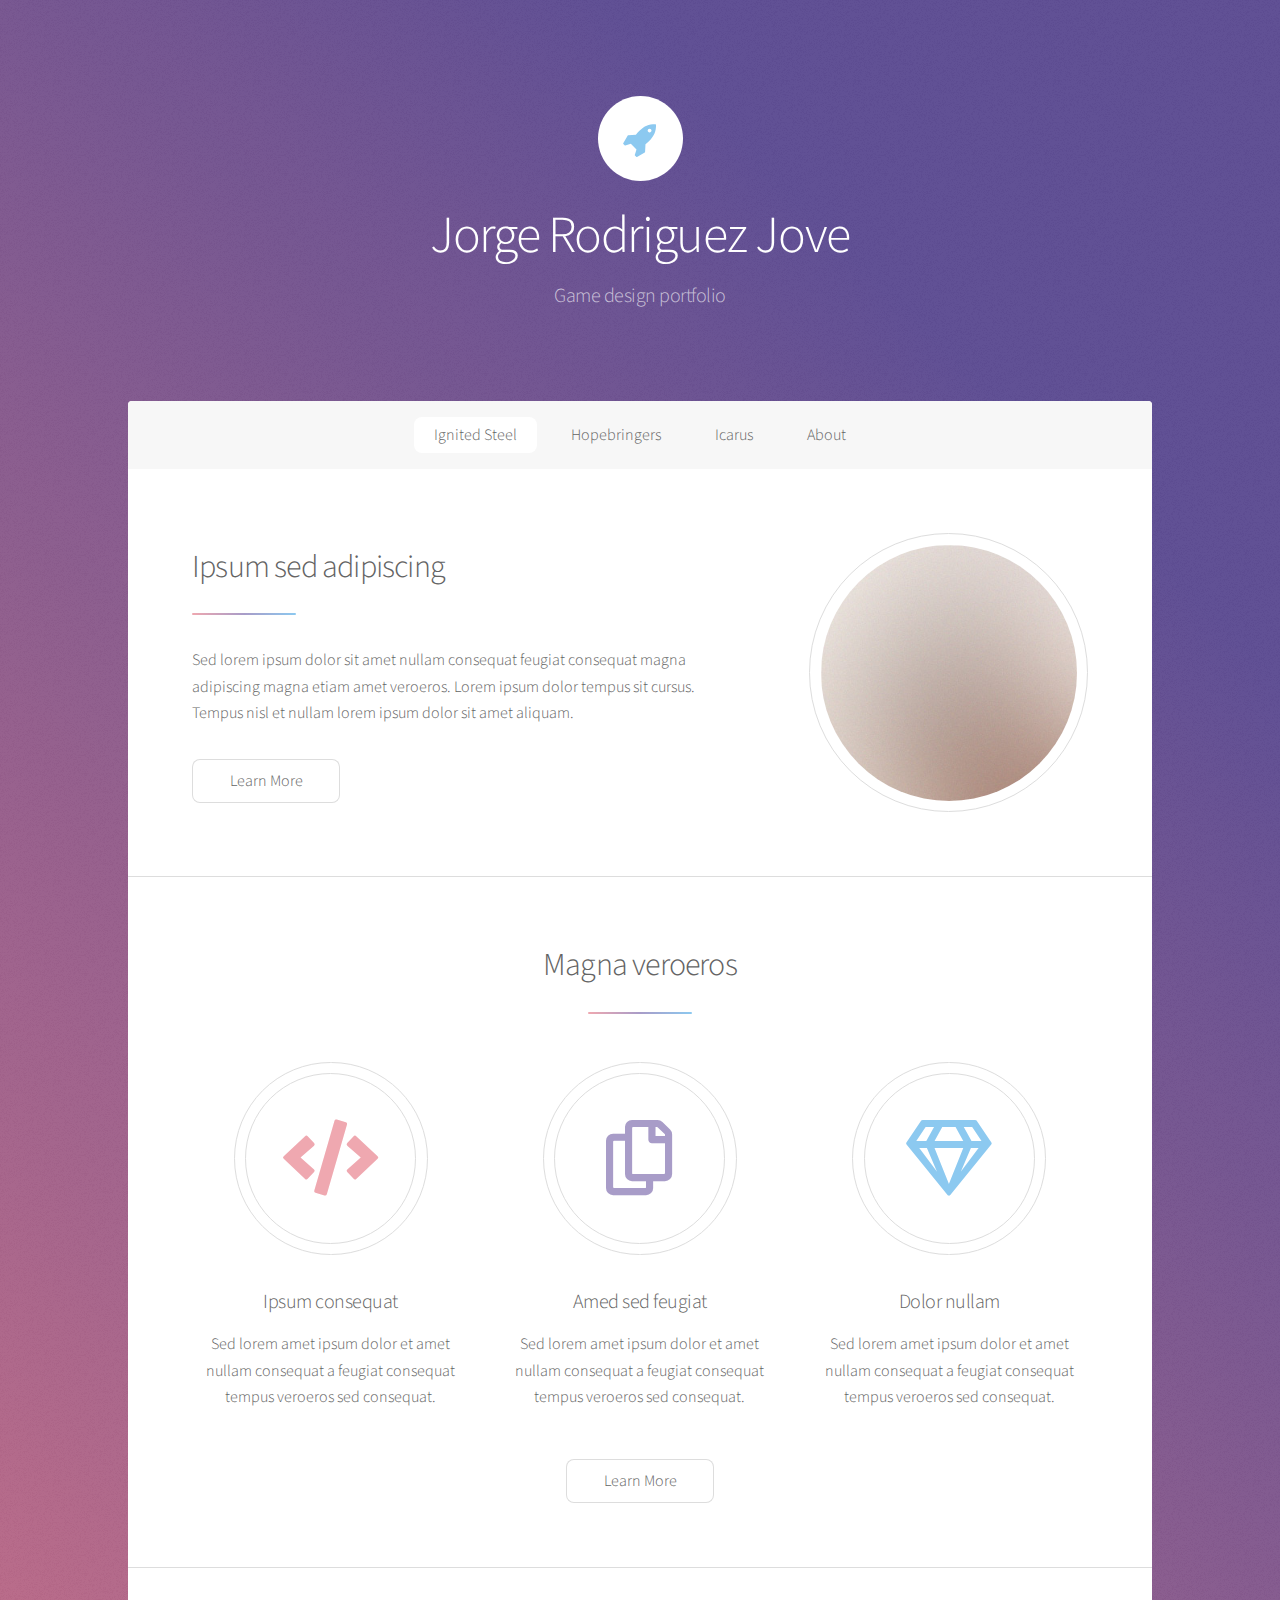
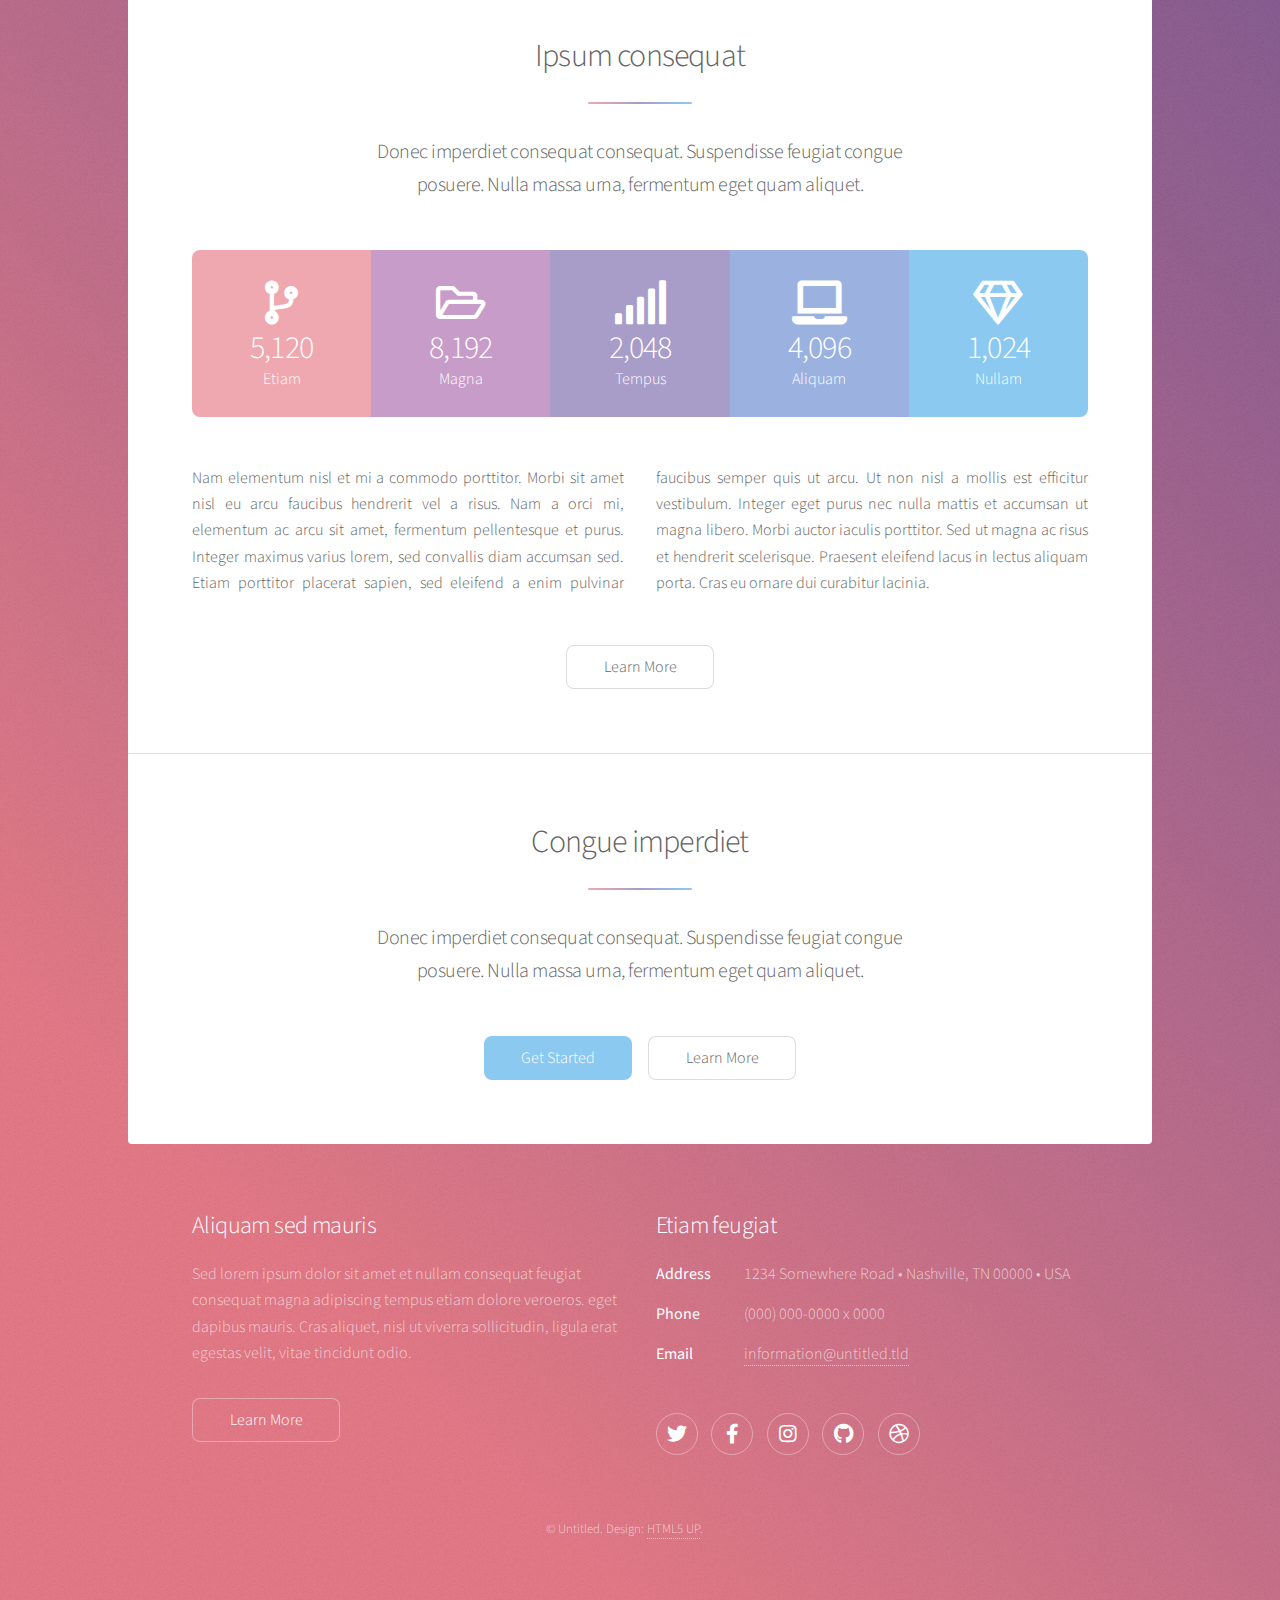
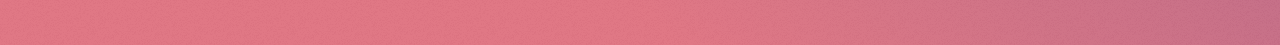
==== index.html @ db472e08 "Add files via upload" ====
<!DOCTYPE HTML>
<!--
	Stellar by HTML5 UP
	html5up.net | @ajlkn
	Free for personal and commercial use under the CCA 3.0 license (html5up.net/license)
-->
<html>
	<head>
		<title>Stellar by HTML5 UP</title>
		<meta charset="utf-8" />
		<meta name="viewport" content="width=device-width, initial-scale=1, user-scalable=no" />
		<link rel="stylesheet" href="assets/css/main.css" />
		<noscript><link rel="stylesheet" href="assets/css/noscript.css" /></noscript>
	</head>
	<body class="is-preload">

		<!-- Wrapper -->
			<div id="wrapper">

				<!-- Header -->
					<header id="header" class="alt">
						<span class="logo"><img src="images/logo.svg" alt="" /></span>
						<h1>Jorge Rodriguez Jove</h1>
						<p>Game design portfolio</p>
					</header>

				<!-- Nav -->
					<nav id="nav">
						<ul>
							<li><a href="#intro" class="active">Ignited Steel</a></li>
							<li><a href="#first">Hopebringers</a></li>
							<li><a href="#second">Icarus</a></li>
							<li><a href="#cta">About</a></li>
						</ul>
					</nav>

				<!-- Main -->
					<div id="main">

						<!-- Introduction -->
							<section id="intro" class="main">
								<div class="spotlight">
									<div class="content">
										<header class="major">
											<h2>Ipsum sed adipiscing</h2>
										</header>
										<p>Sed lorem ipsum dolor sit amet nullam consequat feugiat consequat magna
										adipiscing magna etiam amet veroeros. Lorem ipsum dolor tempus sit cursus.
										Tempus nisl et nullam lorem ipsum dolor sit amet aliquam.</p>
										<ul class="actions">
											<li><a href="generic.html" class="button">Learn More</a></li>
										</ul>
									</div>
									<span class="image"><img src="images/pic01.jpg" alt="" /></span>
								</div>
							</section>

						<!-- First Section -->
							<section id="first" class="main special">
								<header class="major">
									<h2>Magna veroeros</h2>
								</header>
								<ul class="features">
									<li>
										<span class="icon solid major style1 fa-code"></span>
										<h3>Ipsum consequat</h3>
										<p>Sed lorem amet ipsum dolor et amet nullam consequat a feugiat consequat tempus veroeros sed consequat.</p>
									</li>
									<li>
										<span class="icon major style3 fa-copy"></span>
										<h3>Amed sed feugiat</h3>
										<p>Sed lorem amet ipsum dolor et amet nullam consequat a feugiat consequat tempus veroeros sed consequat.</p>
									</li>
									<li>
										<span class="icon major style5 fa-gem"></span>
										<h3>Dolor nullam</h3>
										<p>Sed lorem amet ipsum dolor et amet nullam consequat a feugiat consequat tempus veroeros sed consequat.</p>
									</li>
								</ul>
								<footer class="major">
									<ul class="actions special">
										<li><a href="generic.html" class="button">Learn More</a></li>
									</ul>
								</footer>
							</section>

						<!-- Second Section -->
							<section id="second" class="main special">
								<header class="major">
									<h2>Ipsum consequat</h2>
									<p>Donec imperdiet consequat consequat. Suspendisse feugiat congue<br />
									posuere. Nulla massa urna, fermentum eget quam aliquet.</p>
								</header>
								<ul class="statistics">
									<li class="style1">
										<span class="icon solid fa-code-branch"></span>
										<strong>5,120</strong> Etiam
									</li>
									<li class="style2">
										<span class="icon fa-folder-open"></span>
										<strong>8,192</strong> Magna
									</li>
									<li class="style3">
										<span class="icon solid fa-signal"></span>
										<strong>2,048</strong> Tempus
									</li>
									<li class="style4">
										<span class="icon solid fa-laptop"></span>
										<strong>4,096</strong> Aliquam
									</li>
									<li class="style5">
										<span class="icon fa-gem"></span>
										<strong>1,024</strong> Nullam
									</li>
								</ul>
								<p class="content">Nam elementum nisl et mi a commodo porttitor. Morbi sit amet nisl eu arcu faucibus hendrerit vel a risus. Nam a orci mi, elementum ac arcu sit amet, fermentum pellentesque et purus. Integer maximus varius lorem, sed convallis diam accumsan sed. Etiam porttitor placerat sapien, sed eleifend a enim pulvinar faucibus semper quis ut arcu. Ut non nisl a mollis est efficitur vestibulum. Integer eget purus nec nulla mattis et accumsan ut magna libero. Morbi auctor iaculis porttitor. Sed ut magna ac risus et hendrerit scelerisque. Praesent eleifend lacus in lectus aliquam porta. Cras eu ornare dui curabitur lacinia.</p>
								<footer class="major">
									<ul class="actions special">
										<li><a href="generic.html" class="button">Learn More</a></li>
									</ul>
								</footer>
							</section>

						<!-- Get Started -->
							<section id="cta" class="main special">
								<header class="major">
									<h2>Congue imperdiet</h2>
									<p>Donec imperdiet consequat consequat. Suspendisse feugiat congue<br />
									posuere. Nulla massa urna, fermentum eget quam aliquet.</p>
								</header>
								<footer class="major">
									<ul class="actions special">
										<li><a href="generic.html" class="button primary">Get Started</a></li>
										<li><a href="generic.html" class="button">Learn More</a></li>
									</ul>
								</footer>
							</section>

					</div>

				<!-- Footer -->
					<footer id="footer">
						<section>
							<h2>Aliquam sed mauris</h2>
							<p>Sed lorem ipsum dolor sit amet et nullam consequat feugiat consequat magna adipiscing tempus etiam dolore veroeros. eget dapibus mauris. Cras aliquet, nisl ut viverra sollicitudin, ligula erat egestas velit, vitae tincidunt odio.</p>
							<ul class="actions">
								<li><a href="generic.html" class="button">Learn More</a></li>
							</ul>
						</section>
						<section>
							<h2>Etiam feugiat</h2>
							<dl class="alt">
								<dt>Address</dt>
								<dd>1234 Somewhere Road &bull; Nashville, TN 00000 &bull; USA</dd>
								<dt>Phone</dt>
								<dd>(000) 000-0000 x 0000</dd>
								<dt>Email</dt>
								<dd><a href="#">information@untitled.tld</a></dd>
							</dl>
							<ul class="icons">
								<li><a href="#" class="icon brands fa-twitter alt"><span class="label">Twitter</span></a></li>
								<li><a href="#" class="icon brands fa-facebook-f alt"><span class="label">Facebook</span></a></li>
								<li><a href="#" class="icon brands fa-instagram alt"><span class="label">Instagram</span></a></li>
								<li><a href="#" class="icon brands fa-github alt"><span class="label">GitHub</span></a></li>
								<li><a href="#" class="icon brands fa-dribbble alt"><span class="label">Dribbble</span></a></li>
							</ul>
						</section>
						<p class="copyright">&copy; Untitled. Design: <a href="https://html5up.net">HTML5 UP</a>.</p>
					</footer>

			</div>

		<!-- Scripts -->
			<script src="assets/js/jquery.min.js"></script>
			<script src="assets/js/jquery.scrollex.min.js"></script>
			<script src="assets/js/jquery.scrolly.min.js"></script>
			<script src="assets/js/browser.min.js"></script>
			<script src="assets/js/breakpoints.min.js"></script>
			<script src="assets/js/util.js"></script>
			<script src="assets/js/main.js"></script>

	</body>
</html>
---- assets/css/main.css ----
@import url(fontawesome-all.min.css);
@import 'https://fonts.googleapis.com/css?family=Source+Sans+Pro:300,400';

/*
	Stellar by HTML5 UP
	html5up.net | @ajlkn
	Free for personal and commercial use under the CCA 3.0 license (html5up.net/license)
*/

html, body, div, span, applet, object,
iframe, h1, h2, h3, h4, h5, h6, p, blockquote,
pre, a, abbr, acronym, address, big, cite,
code, del, dfn, em, img, ins, kbd, q, s, samp,
small, strike, strong, sub, sup, tt, var, b,
u, i, center, dl, dt, dd, ol, ul, li, fieldset,
form, label, legend, table, caption, tbody,
tfoot, thead, tr, th, td, article, aside,
canvas, details, embed, figure, figcaption,
footer, header, hgroup, menu, nav, output, ruby,
section, summary, time, mark, audio, video {
	margin: 0;
	padding: 0;
	border: 0;
	font-size: 100%;
	font: inherit;
	vertical-align: baseline;}

article, aside, details, figcaption, figure,
footer, header, hgroup, menu, nav, section {
	display: block;}

body {
	line-height: 1;
}

ol, ul {
	list-style: none;
}

blockquote, q {
	quotes: none;
}

	blockquote:before, blockquote:after, q:before, q:after {
		content: '';
		content: none;
	}

table {
	border-collapse: collapse;
	border-spacing: 0;
}

body {
	-webkit-text-size-adjust: none;
}

mark {
	background-color: transparent;
	color: inherit;
}

input::-moz-focus-inner {
	border: 0;
	padding: 0;
}

input, select, textarea {
	-moz-appearance: none;
	-webkit-appearance: none;
	-ms-appearance: none;
	appearance: none;
}

/* Basic */

	@-ms-viewport {
		width: device-width;
	}

	body {
		-ms-overflow-style: scrollbar;
	}

	@media screen and (max-width: 480px) {

		html, body {
			min-width: 320px;
		}

	}

	html {
		box-sizing: border-box;
	}

	*, *:before, *:after {
		box-sizing: inherit;
	}

	body {
		background-color: #935d8c;
		background-image: url("images/overlay.png"), -moz-linear-gradient(45deg, #e37682 15%, #5f4d93 85%);
		background-image: url("images/overlay.png"), -webkit-linear-gradient(45deg, #e37682 15%, #5f4d93 85%);
		background-image: url("images/overlay.png"), -ms-linear-gradient(45deg, #e37682 15%, #5f4d93 85%);
		background-image: url("images/overlay.png"), linear-gradient(45deg, #e37682 15%, #5f4d93 85%);
	}

		body.is-preload *, body.is-preload *:before, body.is-preload *:after {
			-moz-animation: none !important;
			-webkit-animation: none !important;
			-ms-animation: none !important;
			animation: none !important;
			-moz-transition: none !important;
			-webkit-transition: none !important;
			-ms-transition: none !important;
			transition: none !important;
		}

/* Type */

	body {
		background-color: #935d8c;
		color: rgba(255, 255, 255, 0.65);
	}

	body, input, select, textarea {
		font-family: "Source Sans Pro", Helvetica, sans-serif;
		font-size: 17pt;
		font-weight: 300;
		line-height: 1.65;
	}

		@media screen and (max-width: 1680px) {

			body, input, select, textarea {
				font-size: 14pt;
			}

		}

		@media screen and (max-width: 1280px) {

			body, input, select, textarea {
				font-size: 12pt;
			}

		}

		@media screen and (max-width: 360px) {

			body, input, select, textarea {
				font-size: 11pt;
			}

		}

	a {
		-moz-transition: color 0.2s ease, border-bottom 0.2s ease;
		-webkit-transition: color 0.2s ease, border-bottom 0.2s ease;
		-ms-transition: color 0.2s ease, border-bottom 0.2s ease;
		transition: color 0.2s ease, border-bottom 0.2s ease;
		text-decoration: none;
		border-bottom: dotted 1px;
		color: inherit;
	}

		a:hover {
			border-bottom-color: transparent;
		}

	strong, b {
		font-weight: 400;
	}

	em, i {
		font-style: italic;
	}

	p {
		margin: 0 0 2em 0;
	}

		p.content {
			-moz-columns: 20em 2;
			-webkit-columns: 20em 2;
			-ms-columns: 20em 2;
			columns: 20em 2;
			-moz-column-gap: 2em;
			-webkit-column-gap: 2em;
			-ms-column-gap: 2em;
			column-gap: 2em;
			text-align: justify;
		}

	h1, h2, h3, h4, h5, h6 {
		font-weight: 300;
		line-height: 1.5;
		margin: 0 0 0.7em 0;
		letter-spacing: -0.025em;
	}

		h1 a, h2 a, h3 a, h4 a, h5 a, h6 a {
			color: inherit;
			text-decoration: none;
		}

	h1 {
		font-size: 2.5em;
		line-height: 1.2;
	}

	h2 {
		font-size: 1.5em;
	}

	h3 {
		font-size: 1.25em;
	}

	h4 {
		font-size: 1.1em;
	}

	h5 {
		font-size: 0.9em;
	}

	h6 {
		font-size: 0.7em;
	}

	@media screen and (max-width: 736px) {

		h1 {
			font-size: 2em;
		}

	}

	sub {
		font-size: 0.8em;
		position: relative;
		top: 0.5em;
	}

	sup {
		font-size: 0.8em;
		position: relative;
		top: -0.5em;
	}

	blockquote {
		border-left: solid 4px;
		font-style: italic;
		margin: 0 0 2em 0;
		padding: 0.5em 0 0.5em 2em;
	}

	code {
		border-radius: 8px;
		border: solid 1px;
		font-family: "Courier New", monospace;
		font-size: 0.9em;
		margin: 0 0.25em;
		padding: 0.25em 0.65em;
	}

	pre {
		-webkit-overflow-scrolling: touch;
		font-family: "Courier New", monospace;
		font-size: 0.9em;
		margin: 0 0 2em 0;
	}

		pre code {
			display: block;
			line-height: 1.75;
			padding: 1em 1.5em;
			overflow-x: auto;
		}

	hr {
		border: 0;
		border-bottom: solid 1px;
		margin: 2em 0;
	}

		hr.major {
			margin: 3em 0;
		}

	.align-left {
		text-align: left;
	}

	.align-center {
		text-align: center;
	}

	.align-right {
		text-align: right;
	}

	input, select, textarea {
		color: #ffffff;
	}

	a:hover {
		color: #ffffff;
	}

	strong, b {
		color: #ffffff;
	}

	h1, h2, h3, h4, h5, h6 {
		color: #ffffff;
	}

	blockquote {
		border-left-color: rgba(255, 255, 255, 0.35);
	}

	code {
		background: rgba(255, 255, 255, 0.075);
		border-color: rgba(255, 255, 255, 0.35);
	}

	hr {
		border-bottom-color: rgba(255, 255, 255, 0.35);
	}

/* Row */

	.row {
		display: flex;
		flex-wrap: wrap;
		box-sizing: border-box;
		align-items: stretch;
	}

		.row > * {
			box-sizing: border-box;
		}

		.row.gtr-uniform > * > :last-child {
			margin-bottom: 0;
		}

		.row.aln-left {
			justify-content: flex-start;
		}

		.row.aln-center {
			justify-content: center;
		}

		.row.aln-right {
			justify-content: flex-end;
		}

		.row.aln-top {
			align-items: flex-start;
		}

		.row.aln-middle {
			align-items: center;
		}

		.row.aln-bottom {
			align-items: flex-end;
		}

		.row > .imp {
			order: -1;
		}

		.row > .col-1 {
			width: 8.33333%;
		}

		.row > .off-1 {
			margin-left: 8.33333%;
		}

		.row > .col-2 {
			width: 16.66667%;
		}

		.row > .off-2 {
			margin-left: 16.66667%;
		}

		.row > .col-3 {
			width: 25%;
		}

		.row > .off-3 {
			margin-left: 25%;
		}

		.row > .col-4 {
			width: 33.33333%;
		}

		.row > .off-4 {
			margin-left: 33.33333%;
		}

		.row > .col-5 {
			width: 41.66667%;
		}

		.row > .off-5 {
			margin-left: 41.66667%;
		}

		.row > .col-6 {
			width: 50%;
		}

		.row > .off-6 {
			margin-left: 50%;
		}

		.row > .col-7 {
			width: 58.33333%;
		}

		.row > .off-7 {
			margin-left: 58.33333%;
		}

		.row > .col-8 {
			width: 66.66667%;
		}

		.row > .off-8 {
			margin-left: 66.66667%;
		}

		.row > .col-9 {
			width: 75%;
		}

		.row > .off-9 {
			margin-left: 75%;
		}

		.row > .col-10 {
			width: 83.33333%;
		}

		.row > .off-10 {
			margin-left: 83.33333%;
		}

		.row > .col-11 {
			width: 91.66667%;
		}

		.row > .off-11 {
			margin-left: 91.66667%;
		}

		.row > .col-12 {
			width: 100%;
		}

		.row > .off-12 {
			margin-left: 100%;
		}

		.row.gtr-0 {
			margin-top: 0;
			margin-left: 0em;
		}

			.row.gtr-0 > * {
				padding: 0 0 0 0em;
			}

			.row.gtr-0.gtr-uniform {
				margin-top: 0em;
			}

				.row.gtr-0.gtr-uniform > * {
					padding-top: 0em;
				}

		.row.gtr-25 {
			margin-top: 0;
			margin-left: -0.375em;
		}

			.row.gtr-25 > * {
				padding: 0 0 0 0.375em;
			}

			.row.gtr-25.gtr-uniform {
				margin-top: -0.375em;
			}

				.row.gtr-25.gtr-uniform > * {
					padding-top: 0.375em;
				}

		.row.gtr-50 {
			margin-top: 0;
			margin-left: -0.75em;
		}

			.row.gtr-50 > * {
				padding: 0 0 0 0.75em;
			}

			.row.gtr-50.gtr-uniform {
				margin-top: -0.75em;
			}

				.row.gtr-50.gtr-uniform > * {
					padding-top: 0.75em;
				}

		.row {
			margin-top: 0;
			margin-left: -1.5em;
		}

			.row > * {
				padding: 0 0 0 1.5em;
			}

			.row.gtr-uniform {
				margin-top: -1.5em;
			}

				.row.gtr-uniform > * {
					padding-top: 1.5em;
				}

		.row.gtr-150 {
			margin-top: 0;
			margin-left: -2.25em;
		}

			.row.gtr-150 > * {
				padding: 0 0 0 2.25em;
			}

			.row.gtr-150.gtr-uniform {
				margin-top: -2.25em;
			}

				.row.gtr-150.gtr-uniform > * {
					padding-top: 2.25em;
				}

		.row.gtr-200 {
			margin-top: 0;
			margin-left: -3em;
		}

			.row.gtr-200 > * {
				padding: 0 0 0 3em;
			}

			.row.gtr-200.gtr-uniform {
				margin-top: -3em;
			}

				.row.gtr-200.gtr-uniform > * {
					padding-top: 3em;
				}

		@media screen and (max-width: 1680px) {

			.row {
				display: flex;
				flex-wrap: wrap;
				box-sizing: border-box;
				align-items: stretch;
			}

				.row > * {
					box-sizing: border-box;
				}

				.row.gtr-uniform > * > :last-child {
					margin-bottom: 0;
				}

				.row.aln-left {
					justify-content: flex-start;
				}

				.row.aln-center {
					justify-content: center;
				}

				.row.aln-right {
					justify-content: flex-end;
				}

				.row.aln-top {
					align-items: flex-start;
				}

				.row.aln-middle {
					align-items: center;
				}

				.row.aln-bottom {
					align-items: flex-end;
				}

				.row > .imp-xlarge {
					order: -1;
				}

				.row > .col-1-xlarge {
					width: 8.33333%;
				}

				.row > .off-1-xlarge {
					margin-left: 8.33333%;
				}

				.row > .col-2-xlarge {
					width: 16.66667%;
				}

				.row > .off-2-xlarge {
					margin-left: 16.66667%;
				}

				.row > .col-3-xlarge {
					width: 25%;
				}

				.row > .off-3-xlarge {
					margin-left: 25%;
				}

				.row > .col-4-xlarge {
					width: 33.33333%;
				}

				.row > .off-4-xlarge {
					margin-left: 33.33333%;
				}

				.row > .col-5-xlarge {
					width: 41.66667%;
				}

				.row > .off-5-xlarge {
					margin-left: 41.66667%;
				}

				.row > .col-6-xlarge {
					width: 50%;
				}

				.row > .off-6-xlarge {
					margin-left: 50%;
				}

				.row > .col-7-xlarge {
					width: 58.33333%;
				}

				.row > .off-7-xlarge {
					margin-left: 58.33333%;
				}

				.row > .col-8-xlarge {
					width: 66.66667%;
				}

				.row > .off-8-xlarge {
					margin-left: 66.66667%;
				}

				.row > .col-9-xlarge {
					width: 75%;
				}

				.row > .off-9-xlarge {
					margin-left: 75%;
				}

				.row > .col-10-xlarge {
					width: 83.33333%;
				}

				.row > .off-10-xlarge {
					margin-left: 83.33333%;
				}

				.row > .col-11-xlarge {
					width: 91.66667%;
				}

				.row > .off-11-xlarge {
					margin-left: 91.66667%;
				}

				.row > .col-12-xlarge {
					width: 100%;
				}

				.row > .off-12-xlarge {
					margin-left: 100%;
				}

				.row.gtr-0 {
					margin-top: 0;
					margin-left: 0em;
				}

					.row.gtr-0 > * {
						padding: 0 0 0 0em;
					}

					.row.gtr-0.gtr-uniform {
						margin-top: 0em;
					}

						.row.gtr-0.gtr-uniform > * {
							padding-top: 0em;
						}

				.row.gtr-25 {
					margin-top: 0;
					margin-left: -0.375em;
				}

					.row.gtr-25 > * {
						padding: 0 0 0 0.375em;
					}

					.row.gtr-25.gtr-uniform {
						margin-top: -0.375em;
					}

						.row.gtr-25.gtr-uniform > * {
							padding-top: 0.375em;
						}

				.row.gtr-50 {
					margin-top: 0;
					margin-left: -0.75em;
				}

					.row.gtr-50 > * {
						padding: 0 0 0 0.75em;
					}

					.row.gtr-50.gtr-uniform {
						margin-top: -0.75em;
					}

						.row.gtr-50.gtr-uniform > * {
							padding-top: 0.75em;
						}

				.row {
					margin-top: 0;
					margin-left: -1.5em;
				}

					.row > * {
						padding: 0 0 0 1.5em;
					}

					.row.gtr-uniform {
						margin-top: -1.5em;
					}

						.row.gtr-uniform > * {
							padding-top: 1.5em;
						}

				.row.gtr-150 {
					margin-top: 0;
					margin-left: -2.25em;
				}

					.row.gtr-150 > * {
						padding: 0 0 0 2.25em;
					}

					.row.gtr-150.gtr-uniform {
						margin-top: -2.25em;
					}

						.row.gtr-150.gtr-uniform > * {
							padding-top: 2.25em;
						}

				.row.gtr-200 {
					margin-top: 0;
					margin-left: -3em;
				}

					.row.gtr-200 > * {
						padding: 0 0 0 3em;
					}

					.row.gtr-200.gtr-uniform {
						margin-top: -3em;
					}

						.row.gtr-200.gtr-uniform > * {
							padding-top: 3em;
						}

		}

		@media screen and (max-width: 1280px) {

			.row {
				display: flex;
				flex-wrap: wrap;
				box-sizing: border-box;
				align-items: stretch;
			}

				.row > * {
					box-sizing: border-box;
				}

				.row.gtr-uniform > * > :last-child {
					margin-bottom: 0;
				}

				.row.aln-left {
					justify-content: flex-start;
				}

				.row.aln-center {
					justify-content: center;
				}

				.row.aln-right {
					justify-content: flex-end;
				}

				.row.aln-top {
					align-items: flex-start;
				}

				.row.aln-middle {
					align-items: center;
				}

				.row.aln-bottom {
					align-items: flex-end;
				}

				.row > .imp-large {
					order: -1;
				}

				.row > .col-1-large {
					width: 8.33333%;
				}

				.row > .off-1-large {
					margin-left: 8.33333%;
				}

				.row > .col-2-large {
					width: 16.66667%;
				}

				.row > .off-2-large {
					margin-left: 16.66667%;
				}

				.row > .col-3-large {
					width: 25%;
				}

				.row > .off-3-large {
					margin-left: 25%;
				}

				.row > .col-4-large {
					width: 33.33333%;
				}

				.row > .off-4-large {
					margin-left: 33.33333%;
				}

				.row > .col-5-large {
					width: 41.66667%;
				}

				.row > .off-5-large {
					margin-left: 41.66667%;
				}

				.row > .col-6-large {
					width: 50%;
				}

				.row > .off-6-large {
					margin-left: 50%;
				}

				.row > .col-7-large {
					width: 58.33333%;
				}

				.row > .off-7-large {
					margin-left: 58.33333%;
				}

				.row > .col-8-large {
					width: 66.66667%;
				}

				.row > .off-8-large {
					margin-left: 66.66667%;
				}

				.row > .col-9-large {
					width: 75%;
				}

				.row > .off-9-large {
					margin-left: 75%;
				}

				.row > .col-10-large {
					width: 83.33333%;
				}

				.row > .off-10-large {
					margin-left: 83.33333%;
				}

				.row > .col-11-large {
					width: 91.66667%;
				}

				.row > .off-11-large {
					margin-left: 91.66667%;
				}

				.row > .col-12-large {
					width: 100%;
				}

				.row > .off-12-large {
					margin-left: 100%;
				}

				.row.gtr-0 {
					margin-top: 0;
					margin-left: 0em;
				}

					.row.gtr-0 > * {
						padding: 0 0 0 0em;
					}

					.row.gtr-0.gtr-uniform {
						margin-top: 0em;
					}

						.row.gtr-0.gtr-uniform > * {
							padding-top: 0em;
						}

				.row.gtr-25 {
					margin-top: 0;
					margin-left: -0.375em;
				}

					.row.gtr-25 > * {
						padding: 0 0 0 0.375em;
					}

					.row.gtr-25.gtr-uniform {
						margin-top: -0.375em;
					}

						.row.gtr-25.gtr-uniform > * {
							padding-top: 0.375em;
						}

				.row.gtr-50 {
					margin-top: 0;
					margin-left: -0.75em;
				}

					.row.gtr-50 > * {
						padding: 0 0 0 0.75em;
					}

					.row.gtr-50.gtr-uniform {
						margin-top: -0.75em;
					}

						.row.gtr-50.gtr-uniform > * {
							padding-top: 0.75em;
						}

				.row {
					margin-top: 0;
					margin-left: -1.5em;
				}

					.row > * {
						padding: 0 0 0 1.5em;
					}

					.row.gtr-uniform {
						margin-top: -1.5em;
					}

						.row.gtr-uniform > * {
							padding-top: 1.5em;
						}

				.row.gtr-150 {
					margin-top: 0;
					margin-left: -2.25em;
				}

					.row.gtr-150 > * {
						padding: 0 0 0 2.25em;
					}

					.row.gtr-150.gtr-uniform {
						margin-top: -2.25em;
					}

						.row.gtr-150.gtr-uniform > * {
							padding-top: 2.25em;
						}

				.row.gtr-200 {
					margin-top: 0;
					margin-left: -3em;
				}

					.row.gtr-200 > * {
						padding: 0 0 0 3em;
					}

					.row.gtr-200.gtr-uniform {
						margin-top: -3em;
					}

						.row.gtr-200.gtr-uniform > * {
							padding-top: 3em;
						}

		}

		@media screen and (max-width: 980px) {

			.row {
				display: flex;
				flex-wrap: wrap;
				box-sizing: border-box;
				align-items: stretch;
			}

				.row > * {
					box-sizing: border-box;
				}

				.row.gtr-uniform > * > :last-child {
					margin-bottom: 0;
				}

				.row.aln-left {
					justify-content: flex-start;
				}

				.row.aln-center {
					justify-content: center;
				}

				.row.aln-right {
					justify-content: flex-end;
				}

				.row.aln-top {
					align-items: flex-start;
				}

				.row.aln-middle {
					align-items: center;
				}

				.row.aln-bottom {
					align-items: flex-end;
				}

				.row > .imp-medium {
					order: -1;
				}

				.row > .col-1-medium {
					width: 8.33333%;
				}

				.row > .off-1-medium {
					margin-left: 8.33333%;
				}

				.row > .col-2-medium {
					width: 16.66667%;
				}

				.row > .off-2-medium {
					margin-left: 16.66667%;
				}

				.row > .col-3-medium {
					width: 25%;
				}

				.row > .off-3-medium {
					margin-left: 25%;
				}

				.row > .col-4-medium {
					width: 33.33333%;
				}

				.row > .off-4-medium {
					margin-left: 33.33333%;
				}

				.row > .col-5-medium {
					width: 41.66667%;
				}

				.row > .off-5-medium {
					margin-left: 41.66667%;
				}

				.row > .col-6-medium {
					width: 50%;
				}

				.row > .off-6-medium {
					margin-left: 50%;
				}

				.row > .col-7-medium {
					width: 58.33333%;
				}

				.row > .off-7-medium {
					margin-left: 58.33333%;
				}

				.row > .col-8-medium {
					width: 66.66667%;
				}

				.row > .off-8-medium {
					margin-left: 66.66667%;
				}

				.row > .col-9-medium {
					width: 75%;
				}

				.row > .off-9-medium {
					margin-left: 75%;
				}

				.row > .col-10-medium {
					width: 83.33333%;
				}

				.row > .off-10-medium {
					margin-left: 83.33333%;
				}

				.row > .col-11-medium {
					width: 91.66667%;
				}

				.row > .off-11-medium {
					margin-left: 91.66667%;
				}

				.row > .col-12-medium {
					width: 100%;
				}

				.row > .off-12-medium {
					margin-left: 100%;
				}

				.row.gtr-0 {
					margin-top: 0;
					margin-left: 0em;
				}

					.row.gtr-0 > * {
						padding: 0 0 0 0em;
					}

					.row.gtr-0.gtr-uniform {
						margin-top: 0em;
					}

						.row.gtr-0.gtr-uniform > * {
							padding-top: 0em;
						}

				.row.gtr-25 {
					margin-top: 0;
					margin-left: -0.375em;
				}

					.row.gtr-25 > * {
						padding: 0 0 0 0.375em;
					}

					.row.gtr-25.gtr-uniform {
						margin-top: -0.375em;
					}

						.row.gtr-25.gtr-uniform > * {
							padding-top: 0.375em;
						}

				.row.gtr-50 {
					margin-top: 0;
					margin-left: -0.75em;
				}

					.row.gtr-50 > * {
						padding: 0 0 0 0.75em;
					}

					.row.gtr-50.gtr-uniform {
						margin-top: -0.75em;
					}

						.row.gtr-50.gtr-uniform > * {
							padding-top: 0.75em;
						}

				.row {
					margin-top: 0;
					margin-left: -1.5em;
				}

					.row > * {
						padding: 0 0 0 1.5em;
					}

					.row.gtr-uniform {
						margin-top: -1.5em;
					}

						.row.gtr-uniform > * {
							padding-top: 1.5em;
						}

				.row.gtr-150 {
					margin-top: 0;
					margin-left: -2.25em;
				}

					.row.gtr-150 > * {
						padding: 0 0 0 2.25em;
					}

					.row.gtr-150.gtr-uniform {
						margin-top: -2.25em;
					}

						.row.gtr-150.gtr-uniform > * {
							padding-top: 2.25em;
						}

				.row.gtr-200 {
					margin-top: 0;
					margin-left: -3em;
				}

					.row.gtr-200 > * {
						padding: 0 0 0 3em;
					}

					.row.gtr-200.gtr-uniform {
						margin-top: -3em;
					}

						.row.gtr-200.gtr-uniform > * {
							padding-top: 3em;
						}

		}

		@media screen and (max-width: 736px) {

			.row {
				display: flex;
				flex-wrap: wrap;
				box-sizing: border-box;
				align-items: stretch;
			}

				.row > * {
					box-sizing: border-box;
				}

				.row.gtr-uniform > * > :last-child {
					margin-bottom: 0;
				}

				.row.aln-left {
					justify-content: flex-start;
				}

				.row.aln-center {
					justify-content: center;
				}

				.row.aln-right {
					justify-content: flex-end;
				}

				.row.aln-top {
					align-items: flex-start;
				}

				.row.aln-middle {
					align-items: center;
				}

				.row.aln-bottom {
					align-items: flex-end;
				}

				.row > .imp-small {
					order: -1;
				}

				.row > .col-1-small {
					width: 8.33333%;
				}

				.row > .off-1-small {
					margin-left: 8.33333%;
				}

				.row > .col-2-small {
					width: 16.66667%;
				}

				.row > .off-2-small {
					margin-left: 16.66667%;
				}

				.row > .col-3-small {
					width: 25%;
				}

				.row > .off-3-small {
					margin-left: 25%;
				}

				.row > .col-4-small {
					width: 33.33333%;
				}

				.row > .off-4-small {
					margin-left: 33.33333%;
				}

				.row > .col-5-small {
					width: 41.66667%;
				}

				.row > .off-5-small {
					margin-left: 41.66667%;
				}

				.row > .col-6-small {
					width: 50%;
				}

				.row > .off-6-small {
					margin-left: 50%;
				}

				.row > .col-7-small {
					width: 58.33333%;
				}

				.row > .off-7-small {
					margin-left: 58.33333%;
				}

				.row > .col-8-small {
					width: 66.66667%;
				}

				.row > .off-8-small {
					margin-left: 66.66667%;
				}

				.row > .col-9-small {
					width: 75%;
				}

				.row > .off-9-small {
					margin-left: 75%;
				}

				.row > .col-10-small {
					width: 83.33333%;
				}

				.row > .off-10-small {
					margin-left: 83.33333%;
				}

				.row > .col-11-small {
					width: 91.66667%;
				}

				.row > .off-11-small {
					margin-left: 91.66667%;
				}

				.row > .col-12-small {
					width: 100%;
				}

				.row > .off-12-small {
					margin-left: 100%;
				}

				.row.gtr-0 {
					margin-top: 0;
					margin-left: 0em;
				}

					.row.gtr-0 > * {
						padding: 0 0 0 0em;
					}

					.row.gtr-0.gtr-uniform {
						margin-top: 0em;
					}

						.row.gtr-0.gtr-uniform > * {
							padding-top: 0em;
						}

				.row.gtr-25 {
					margin-top: 0;
					margin-left: -0.25em;
				}

					.row.gtr-25 > * {
						padding: 0 0 0 0.25em;
					}

					.row.gtr-25.gtr-uniform {
						margin-top: -0.25em;
					}

						.row.gtr-25.gtr-uniform > * {
							padding-top: 0.25em;
						}

				.row.gtr-50 {
					margin-top: 0;
					margin-left: -0.5em;
				}

					.row.gtr-50 > * {
						padding: 0 0 0 0.5em;
					}

					.row.gtr-50.gtr-uniform {
						margin-top: -0.5em;
					}

						.row.gtr-50.gtr-uniform > * {
							padding-top: 0.5em;
						}

				.row {
					margin-top: 0;
					margin-left: -1em;
				}

					.row > * {
						padding: 0 0 0 1em;
					}

					.row.gtr-uniform {
						margin-top: -1em;
					}

						.row.gtr-uniform > * {
							padding-top: 1em;
						}

				.row.gtr-150 {
					margin-top: 0;
					margin-left: -1.5em;
				}

					.row.gtr-150 > * {
						padding: 0 0 0 1.5em;
					}

					.row.gtr-150.gtr-uniform {
						margin-top: -1.5em;
					}

						.row.gtr-150.gtr-uniform > * {
							padding-top: 1.5em;
						}

				.row.gtr-200 {
					margin-top: 0;
					margin-left: -2em;
				}

					.row.gtr-200 > * {
						padding: 0 0 0 2em;
					}

					.row.gtr-200.gtr-uniform {
						margin-top: -2em;
					}

						.row.gtr-200.gtr-uniform > * {
							padding-top: 2em;
						}

		}

		@media screen and (max-width: 480px) {

			.row {
				display: flex;
				flex-wrap: wrap;
				box-sizing: border-box;
				align-items: stretch;
			}

				.row > * {
					box-sizing: border-box;
				}

				.row.gtr-uniform > * > :last-child {
					margin-bottom: 0;
				}

				.row.aln-left {
					justify-content: flex-start;
				}

				.row.aln-center {
					justify-content: center;
				}

				.row.aln-right {
					justify-content: flex-end;
				}

				.row.aln-top {
					align-items: flex-start;
				}

				.row.aln-middle {
					align-items: center;
				}

				.row.aln-bottom {
					align-items: flex-end;
				}

				.row > .imp-xsmall {
					order: -1;
				}

				.row > .col-1-xsmall {
					width: 8.33333%;
				}

				.row > .off-1-xsmall {
					margin-left: 8.33333%;
				}

				.row > .col-2-xsmall {
					width: 16.66667%;
				}

				.row > .off-2-xsmall {
					margin-left: 16.66667%;
				}

				.row > .col-3-xsmall {
					width: 25%;
				}

				.row > .off-3-xsmall {
					margin-left: 25%;
				}

				.row > .col-4-xsmall {
					width: 33.33333%;
				}

				.row > .off-4-xsmall {
					margin-left: 33.33333%;
				}

				.row > .col-5-xsmall {
					width: 41.66667%;
				}

				.row > .off-5-xsmall {
					margin-left: 41.66667%;
				}

				.row > .col-6-xsmall {
					width: 50%;
				}

				.row > .off-6-xsmall {
					margin-left: 50%;
				}

				.row > .col-7-xsmall {
					width: 58.33333%;
				}

				.row > .off-7-xsmall {
					margin-left: 58.33333%;
				}

				.row > .col-8-xsmall {
					width: 66.66667%;
				}

				.row > .off-8-xsmall {
					margin-left: 66.66667%;
				}

				.row > .col-9-xsmall {
					width: 75%;
				}

				.row > .off-9-xsmall {
					margin-left: 75%;
				}

				.row > .col-10-xsmall {
					width: 83.33333%;
				}

				.row > .off-10-xsmall {
					margin-left: 83.33333%;
				}

				.row > .col-11-xsmall {
					width: 91.66667%;
				}

				.row > .off-11-xsmall {
					margin-left: 91.66667%;
				}

				.row > .col-12-xsmall {
					width: 100%;
				}

				.row > .off-12-xsmall {
					margin-left: 100%;
				}

				.row.gtr-0 {
					margin-top: 0;
					margin-left: 0em;
				}

					.row.gtr-0 > * {
						padding: 0 0 0 0em;
					}

					.row.gtr-0.gtr-uniform {
						margin-top: 0em;
					}

						.row.gtr-0.gtr-uniform > * {
							padding-top: 0em;
						}

				.row.gtr-25 {
					margin-top: 0;
					margin-left: -0.3125em;
				}

					.row.gtr-25 > * {
						padding: 0 0 0 0.3125em;
					}

					.row.gtr-25.gtr-uniform {
						margin-top: -0.3125em;
					}

						.row.gtr-25.gtr-uniform > * {
							padding-top: 0.3125em;
						}

				.row.gtr-50 {
					margin-top: 0;
					margin-left: -0.625em;
				}

					.row.gtr-50 > * {
						padding: 0 0 0 0.625em;
					}

					.row.gtr-50.gtr-uniform {
						margin-top: -0.625em;
					}

						.row.gtr-50.gtr-uniform > * {
							padding-top: 0.625em;
						}

				.row {
					margin-top: 0;
					margin-left: -1.25em;
				}

					.row > * {
						padding: 0 0 0 1.25em;
					}

					.row.gtr-uniform {
						margin-top: -1.25em;
					}

						.row.gtr-uniform > * {
							padding-top: 1.25em;
						}

				.row.gtr-150 {
					margin-top: 0;
					margin-left: -1.875em;
				}

					.row.gtr-150 > * {
						padding: 0 0 0 1.875em;
					}

					.row.gtr-150.gtr-uniform {
						margin-top: -1.875em;
					}

						.row.gtr-150.gtr-uniform > * {
							padding-top: 1.875em;
						}

				.row.gtr-200 {
					margin-top: 0;
					margin-left: -2.5em;
				}

					.row.gtr-200 > * {
						padding: 0 0 0 2.5em;
					}

					.row.gtr-200.gtr-uniform {
						margin-top: -2.5em;
					}

						.row.gtr-200.gtr-uniform > * {
							padding-top: 2.5em;
						}

		}

/* Box */

	.box {
		border-radius: 8px;
		border: solid;
		margin-bottom: 2em;
		padding: 1.5em;
	}

		.box > :last-child,
		.box > :last-child > :last-child,
		.box > :last-child > :last-child > :last-child {
			margin-bottom: 0;
		}

		.box.alt {
			border: 0;
			border-radius: 0;
			padding: 0;
		}

	.box {
		border-color: rgba(255, 255, 255, 0.35);
	}

/* Button */

	input[type="submit"],
	input[type="reset"],
	input[type="button"],
	button,
	.button {
		-moz-appearance: none;
		-webkit-appearance: none;
		-ms-appearance: none;
		appearance: none;
		-moz-transition: background-color 0.2s ease-in-out, color 0.2s ease-in-out;
		-webkit-transition: background-color 0.2s ease-in-out, color 0.2s ease-in-out;
		-ms-transition: background-color 0.2s ease-in-out, color 0.2s ease-in-out;
		transition: background-color 0.2s ease-in-out, color 0.2s ease-in-out;
		border-radius: 8px;
		border: 0;
		cursor: pointer;
		display: inline-block;
		font-weight: 300;
		height: 2.75em;
		line-height: 2.75em;
		min-width: 9.25em;
		padding: 0 1.5em;
		text-align: center;
		text-decoration: none;
		white-space: nowrap;
	}

		input[type="submit"].icon,
		input[type="reset"].icon,
		input[type="button"].icon,
		button.icon,
		.button.icon {
			padding-left: 1.35em;
		}

			input[type="submit"].icon:before,
			input[type="reset"].icon:before,
			input[type="button"].icon:before,
			button.icon:before,
			.button.icon:before {
				margin-right: 0.5em;
			}

		input[type="submit"].fit,
		input[type="reset"].fit,
		input[type="button"].fit,
		button.fit,
		.button.fit {
			width: 100%;
		}

		input[type="submit"].small,
		input[type="reset"].small,
		input[type="button"].small,
		button.small,
		.button.small {
			font-size: 0.8em;
		}

		input[type="submit"].large,
		input[type="reset"].large,
		input[type="button"].large,
		button.large,
		.button.large {
			font-size: 1.35em;
		}

		input[type="submit"].disabled, input[type="submit"]:disabled,
		input[type="reset"].disabled,
		input[type="reset"]:disabled,
		input[type="button"].disabled,
		input[type="button"]:disabled,
		button.disabled,
		button:disabled,
		.button.disabled,
		.button:disabled {
			pointer-events: none;
			opacity: 0.25;
		}

		@media screen and (max-width: 736px) {

			input[type="submit"],
			input[type="reset"],
			input[type="button"],
			button,
			.button {
				min-width: 0;
			}

		}

	input[type="submit"],
	input[type="reset"],
	input[type="button"],
	button,
	.button {
		background-color: transparent;
		box-shadow: inset 0 0 0 1px rgba(255, 255, 255, 0.35);
		color: #ffffff !important;
	}

		input[type="submit"]:hover,
		input[type="reset"]:hover,
		input[type="button"]:hover,
		button:hover,
		.button:hover {
			background-color: rgba(255, 255, 255, 0.075);
		}

		input[type="submit"]:active,
		input[type="reset"]:active,
		input[type="button"]:active,
		button:active,
		.button:active {
			background-color: rgba(255, 255, 255, 0.2);
		}

		input[type="submit"].icon:before,
		input[type="reset"].icon:before,
		input[type="button"].icon:before,
		button.icon:before,
		.button.icon:before {
			color: rgba(255, 255, 255, 0.5);
		}

		input[type="submit"].primary,
		input[type="reset"].primary,
		input[type="button"].primary,
		button.primary,
		.button.primary {
			background-color: #8cc9f0;
			color: #ffffff !important;
			box-shadow: none;
		}

			input[type="submit"].primary:hover,
			input[type="reset"].primary:hover,
			input[type="button"].primary:hover,
			button.primary:hover,
			.button.primary:hover {
				background-color: #9acff2;
			}

			input[type="submit"].primary:active,
			input[type="reset"].primary:active,
			input[type="button"].primary:active,
			button.primary:active,
			.button.primary:active {
				background-color: #7ec3ee;
			}

			input[type="submit"].primary.icon:before,
			input[type="reset"].primary.icon:before,
			input[type="button"].primary.icon:before,
			button.primary.icon:before,
			.button.primary.icon:before {
				color: #ffffff !important;
			}

/* Form */

	form {
		margin: 0 0 2em 0;
	}

	label {
		display: block;
		font-size: 0.9em;
		font-weight: 400;
		margin: 0 0 1em 0;
	}

	input[type="text"],
	input[type="password"],
	input[type="email"],
	select,
	textarea {
		-moz-appearance: none;
		-webkit-appearance: none;
		-ms-appearance: none;
		appearance: none;
		border-radius: 8px;
		border: solid 1px;
		color: inherit;
		display: block;
		outline: 0;
		padding: 0 1em;
		text-decoration: none;
		width: 100%;
	}

		input[type="text"]:invalid,
		input[type="password"]:invalid,
		input[type="email"]:invalid,
		select:invalid,
		textarea:invalid {
			box-shadow: none;
		}

	select {
		background-size: 1.25rem;
		background-repeat: no-repeat;
		background-position: calc(100% - 1rem) center;
		height: 2.75em;
		padding-right: 2.75em;
		text-overflow: ellipsis;
	}

		select:focus::-ms-value {
			background-color: transparent;
		}

		select::-ms-expand {
			display: none;
		}

	input[type="text"],
	input[type="password"],
	input[type="email"],
	select {
		height: 2.75em;
	}

	textarea {
		padding: 0.75em 1em;
	}

	input[type="checkbox"],
	input[type="radio"] {
		-moz-appearance: none;
		-webkit-appearance: none;
		-ms-appearance: none;
		appearance: none;
		display: block;
		float: left;
		margin-right: -2em;
		opacity: 0;
		width: 1em;
		z-index: -1;
	}

		input[type="checkbox"] + label,
		input[type="radio"] + label {
			text-decoration: none;
			cursor: pointer;
			display: inline-block;
			font-size: 1em;
			font-weight: 300;
			padding-left: 2.4em;
			padding-right: 0.75em;
			position: relative;
		}

			input[type="checkbox"] + label:before,
			input[type="radio"] + label:before {
				-moz-osx-font-smoothing: grayscale;
				-webkit-font-smoothing: antialiased;
				display: inline-block;
				font-style: normal;
				font-variant: normal;
				text-rendering: auto;
				line-height: 1;
				text-transform: none !important;
				font-family: 'Font Awesome 5 Free';
				font-weight: 900;
			}

			input[type="checkbox"] + label:before,
			input[type="radio"] + label:before {
				border-radius: 8px;
				border: solid 1px;
				content: '';
				display: inline-block;
				font-size: 0.8em;
				height: 2.0625em;
				left: 0;
				line-height: 2.0625em;
				position: absolute;
				text-align: center;
				top: 0;
				width: 2.0625em;
			}

		input[type="checkbox"]:checked + label:before,
		input[type="radio"]:checked + label:before {
			content: '\f00c';
		}

	input[type="checkbox"] + label:before {
		border-radius: 8px;
	}

	input[type="radio"] + label:before {
		border-radius: 100%;
	}

	::-webkit-input-placeholder {
		opacity: 1.0;
	}

	:-moz-placeholder {
		opacity: 1.0;
	}

	::-moz-placeholder {
		opacity: 1.0;
	}

	:-ms-input-placeholder {
		opacity: 1.0;
	}

	label {
		color: #ffffff;
	}

	input[type="text"],
	input[type="password"],
	input[type="email"],
	select,
	textarea {
		background-color: rgba(255, 255, 255, 0.075);
		border-color: rgba(255, 255, 255, 0.35);
	}

		input[type="text"]:focus,
		input[type="password"]:focus,
		input[type="email"]:focus,
		select:focus,
		textarea:focus {
			border-color: #8cc9f0;
			box-shadow: 0 0 0 1px #8cc9f0;
		}

	select {
		background-image: url("data:image/svg+xml;charset=utf8,%3Csvg xmlns='http://www.w3.org/2000/svg' width='40' height='40' preserveAspectRatio='none' viewBox='0 0 40 40'%3E%3Cpath d='M9.4,12.3l10.4,10.4l10.4-10.4c0.2-0.2,0.5-0.4,0.9-0.4c0.3,0,0.6,0.1,0.9,0.4l3.3,3.3c0.2,0.2,0.4,0.5,0.4,0.9 c0,0.4-0.1,0.6-0.4,0.9L20.7,31.9c-0.2,0.2-0.5,0.4-0.9,0.4c-0.3,0-0.6-0.1-0.9-0.4L4.3,17.3c-0.2-0.2-0.4-0.5-0.4-0.9 c0-0.4,0.1-0.6,0.4-0.9l3.3-3.3c0.2-0.2,0.5-0.4,0.9-0.4S9.1,12.1,9.4,12.3z' fill='rgba(255, 255, 255, 0.35)' /%3E%3C/svg%3E");
	}

		select option {
			color: #ffffff;
			background: #935d8c;
		}

	input[type="checkbox"] + label,
	input[type="radio"] + label {
		color: rgba(255, 255, 255, 0.65);
	}

		input[type="checkbox"] + label:before,
		input[type="radio"] + label:before {
			background: rgba(255, 255, 255, 0.075);
			border-color: rgba(255, 255, 255, 0.35);
		}

	input[type="checkbox"]:checked + label:before,
	input[type="radio"]:checked + label:before {
		background-color: #ffffff;
		border-color: #ffffff;
		color: #935d8c;
	}

	input[type="checkbox"]:focus + label:before,
	input[type="radio"]:focus + label:before {
		border-color: #8cc9f0;
		box-shadow: 0 0 0 1px #8cc9f0;
	}

	::-webkit-input-placeholder {
		color: rgba(255, 255, 255, 0.5) !important;
	}

	:-moz-placeholder {
		color: rgba(255, 255, 255, 0.5) !important;
	}

	::-moz-placeholder {
		color: rgba(255, 255, 255, 0.5) !important;
	}

	:-ms-input-placeholder {
		color: rgba(255, 255, 255, 0.5) !important;
	}

	.formerize-placeholder {
		color: rgba(255, 255, 255, 0.5) !important;
	}

/* Icon */

	.icon {
		text-decoration: none;
		-moz-transition: background-color 0.2s ease-in-out, color 0.2s ease-in-out;
		-webkit-transition: background-color 0.2s ease-in-out, color 0.2s ease-in-out;
		-ms-transition: background-color 0.2s ease-in-out, color 0.2s ease-in-out;
		transition: background-color 0.2s ease-in-out, color 0.2s ease-in-out;
		border-bottom: none;
		position: relative;
	}

		.icon:before {
			-moz-osx-font-smoothing: grayscale;
			-webkit-font-smoothing: antialiased;
			display: inline-block;
			font-style: normal;
			font-variant: normal;
			text-rendering: auto;
			line-height: 1;
			text-transform: none !important;
			font-family: 'Font Awesome 5 Free';
			font-weight: 400;
		}

		.icon > .label {
			display: none;
		}

		.icon:before {
			line-height: solid;
		}

		.icon.solid:before {
			font-weight: 900;
		}

		.icon.brands:before {
			font-family: 'Font Awesome 5 Brands';
		}

		.icon.major {
			border: solid 1px;
			display: inline-block;
			border-radius: 100%;
			padding: 0.65em;
			margin: 0 0 2em 0;
			cursor: default;
		}

			.icon.major:before {
				display: inline-block;
				font-size: 6.25rem;
				width: 2.25em;
				height: 2.25em;
				line-height: 2.2em;
				border-radius: 100%;
				border: solid 1px;
				text-align: center;
			}

		.icon.alt {
			display: inline-block;
			border: solid 1px;
			border-radius: 100%;
		}

			.icon.alt:before {
				display: block;
				font-size: 1.25em;
				width: 2em;
				height: 2em;
				text-align: center;
				line-height: 2em;
			}

		.icon.style1 {
			color: #efa8b0;
		}

		.icon.style2 {
			color: #c79cc8;
		}

		.icon.style3 {
			color: #a89cc8;
		}

		.icon.style4 {
			color: #9bb2e1;
		}

		.icon.style5 {
			color: #8cc9f0;
		}

		@media screen and (max-width: 1680px) {

			.icon.major:before {
				font-size: 5.5rem;
			}

		}

		@media screen and (max-width: 1280px) {

			.icon.major:before {
				font-size: 4.75rem;
			}

		}

		@media screen and (max-width: 736px) {

			.icon.major {
				margin: 0 0 1.5em 0;
				padding: 0.35em;
			}

				.icon.major:before {
					font-size: 3.5rem;
				}

		}

	.icon.major {
		border-color: rgba(255, 255, 255, 0.35);
	}

		.icon.major:before {
			border-color: rgba(255, 255, 255, 0.35);
		}

	.icon.alt {
		border-color: rgba(255, 255, 255, 0.35);
		color: #ffffff;
	}

		.icon.alt:hover {
			background-color: rgba(255, 255, 255, 0.075);
		}

		.icon.alt:active {
			background-color: rgba(255, 255, 255, 0.2);
		}

/* Image */

	.image {
		border-radius: 8px;
		border: 0;
		display: inline-block;
		position: relative;
	}

		.image img {
			border-radius: 8px;
			display: block;
		}

		.image.left, .image.right {
			max-width: 40%;
		}

			.image.left img, .image.right img {
				width: 100%;
			}

		.image.left {
			float: left;
			margin: 0 1.5em 1em 0;
			top: 0.25em;
		}

		.image.right {
			float: right;
			margin: 0 0 1em 1.5em;
			top: 0.25em;
		}

		.image.fit {
			display: block;
			margin: 0 0 2em 0;
			width: 100%;
		}

			.image.fit img {
				width: 100%;
			}

		.image.main {
			display: block;
			margin: 0 0 3em 0;
			width: 100%;
		}

			.image.main img {
				width: 100%;
			}

/* List */

	ol {
		list-style: decimal;
		margin: 0 0 2em 0;
		padding-left: 1.25em;
	}

		ol li {
			padding-left: 0.25em;
		}

	ul {
		list-style: disc;
		margin: 0 0 2em 0;
		padding-left: 1em;
	}

		ul li {
			padding-left: 0.5em;
		}

		ul.alt {
			list-style: none;
			padding-left: 0;
		}

			ul.alt li {
				border-top: solid 1px;
				padding: 0.5em 0;
			}

				ul.alt li:first-child {
					border-top: 0;
					padding-top: 0;
				}

	dl {
		margin: 0 0 2em 0;
	}

		dl dt {
			display: block;
			font-weight: 400;
			margin: 0 0 1em 0;
		}

		dl dd {
			margin-left: 2em;
		}

		dl.alt dt {
			display: block;
			width: 3em;
			margin: 0;
			clear: left;
			float: left;
		}

		dl.alt dd {
			margin: 0 0 0.85em 5.5em;
		}

		dl.alt:after {
			content: '';
			display: block;
			clear: both;
		}

	ul.alt li {
		border-top-color: rgba(255, 255, 255, 0.35);
	}

	dl dt {
		color: #ffffff;
	}

/* Actions */

	ul.actions {
		display: -moz-flex;
		display: -webkit-flex;
		display: -ms-flex;
		display: flex;
		cursor: default;
		list-style: none;
		margin-left: -1em;
		padding-left: 0;
	}

		ul.actions li {
			padding: 0 0 0 1em;
			vertical-align: middle;
		}

		ul.actions.special {
			-moz-justify-content: center;
			-webkit-justify-content: center;
			-ms-justify-content: center;
			justify-content: center;
			width: 100%;
			margin-left: 0;
		}

			ul.actions.special li:first-child {
				padding-left: 0;
			}

		ul.actions.stacked {
			-moz-flex-direction: column;
			-webkit-flex-direction: column;
			-ms-flex-direction: column;
			flex-direction: column;
			margin-left: 0;
		}

			ul.actions.stacked li {
				padding: 1.3em 0 0 0;
			}

				ul.actions.stacked li:first-child {
					padding-top: 0;
				}

		ul.actions.fit {
			width: calc(100% + 1em);
		}

			ul.actions.fit li {
				-moz-flex-grow: 1;
				-webkit-flex-grow: 1;
				-ms-flex-grow: 1;
				flex-grow: 1;
				-moz-flex-shrink: 1;
				-webkit-flex-shrink: 1;
				-ms-flex-shrink: 1;
				flex-shrink: 1;
				width: 100%;
			}

				ul.actions.fit li > * {
					width: 100%;
				}

			ul.actions.fit.stacked {
				width: 100%;
			}

		@media screen and (max-width: 480px) {

			ul.actions:not(.fixed) {
				-moz-flex-direction: column;
				-webkit-flex-direction: column;
				-ms-flex-direction: column;
				flex-direction: column;
				margin-left: 0;
				width: 100% !important;
			}

				ul.actions:not(.fixed) li {
					-moz-flex-grow: 1;
					-webkit-flex-grow: 1;
					-ms-flex-grow: 1;
					flex-grow: 1;
					-moz-flex-shrink: 1;
					-webkit-flex-shrink: 1;
					-ms-flex-shrink: 1;
					flex-shrink: 1;
					padding: 1em 0 0 0;
					text-align: center;
					width: 100%;
				}

					ul.actions:not(.fixed) li > * {
						width: 100%;
					}

					ul.actions:not(.fixed) li:first-child {
						padding-top: 0;
					}

					ul.actions:not(.fixed) li input[type="submit"],
					ul.actions:not(.fixed) li input[type="reset"],
					ul.actions:not(.fixed) li input[type="button"],
					ul.actions:not(.fixed) li button,
					ul.actions:not(.fixed) li .button {
						width: 100%;
					}

						ul.actions:not(.fixed) li input[type="submit"].icon:before,
						ul.actions:not(.fixed) li input[type="reset"].icon:before,
						ul.actions:not(.fixed) li input[type="button"].icon:before,
						ul.actions:not(.fixed) li button.icon:before,
						ul.actions:not(.fixed) li .button.icon:before {
							margin-left: -0.5rem;
						}

		}

/* Icons */

	ul.icons {
		cursor: default;
		list-style: none;
		padding-left: 0;
	}

		ul.icons li {
			display: inline-block;
			padding: 0 0.65em 0 0;
		}

			ul.icons li:last-child {
				padding-right: 0 !important;
			}

/* Section/Article */

	section.special, article.special {
		text-align: center;
	}

	header.major {
		margin-bottom: 3em;
	}

		header.major h2 {
			font-size: 2em;
		}

			header.major h2:after {
				display: block;
				content: '';
				width: 3.25em;
				height: 2px;
				margin: 0.7em 0 1em 0;
				border-radius: 2px;
			}

				section.special header.major h2:after, article.special header.major h2:after {
					margin-left: auto;
					margin-right: auto;
				}

		header.major p {
			font-size: 1.25em;
			letter-spacing: -0.025em;
		}

		header.major.special {
			text-align: center;
		}

			header.major.special h2:after {
				margin-left: auto;
				margin-right: auto;
			}

	footer.major {
		margin-top: 3em;
	}

	@media screen and (max-width: 736px) {

		header.major {
			margin-bottom: 0;
		}

			header.major h2 {
				font-size: 1.5em;
			}

			header.major p {
				font-size: 1em;
				letter-spacing: 0;
			}

				header.major p br {
					display: none;
				}

		footer.major {
			margin-top: 0;
		}

	}

	header.major h2:after {
		background-color: rgba(255, 255, 255, 0.35);
	}

/* Table */

	.table-wrapper {
		-webkit-overflow-scrolling: touch;
		overflow-x: auto;
	}

	table {
		margin: 0 0 2em 0;
		width: 100%;
	}

		table tbody tr {
			border: solid 1px;
			border-left: 0;
			border-right: 0;
		}

		table td {
			padding: 0.75em 0.75em;
		}

		table th {
			font-size: 0.9em;
			font-weight: 400;
			padding: 0 0.75em 0.75em 0.75em;
			text-align: left;
		}

		table thead {
			border-bottom: solid 2px;
		}

		table tfoot {
			border-top: solid 2px;
		}

		table.alt {
			border-collapse: separate;
		}

			table.alt tbody tr td {
				border: solid 1px;
				border-left-width: 0;
				border-top-width: 0;
			}

				table.alt tbody tr td:first-child {
					border-left-width: 1px;
				}

			table.alt tbody tr:first-child td {
				border-top-width: 1px;
			}

			table.alt thead {
				border-bottom: 0;
			}

			table.alt tfoot {
				border-top: 0;
			}

	table tbody tr {
		border-color: rgba(255, 255, 255, 0.35);
	}

		table tbody tr:nth-child(2n + 1) {
			background-color: rgba(255, 255, 255, 0.075);
		}

	table th {
		color: #ffffff;
	}

	table thead {
		border-bottom-color: rgba(255, 255, 255, 0.35);
	}

	table tfoot {
		border-top-color: rgba(255, 255, 255, 0.35);
	}

	table.alt tbody tr td {
		border-color: rgba(255, 255, 255, 0.35);
	}

/* Features */

	.features {
		display: -moz-flex;
		display: -webkit-flex;
		display: -ms-flex;
		display: flex;
		-moz-flex-wrap: wrap;
		-webkit-flex-wrap: wrap;
		-ms-flex-wrap: wrap;
		flex-wrap: wrap;
		-moz-justify-content: center;
		-webkit-justify-content: center;
		-ms-justify-content: center;
		justify-content: center;
		width: calc(100% + 2em);
		margin: 0 0 3em -2em;
		padding: 0;
		list-style: none;
	}

		.features li {
			width: calc(33.33333% - 2em);
			margin-left: 2em;
			margin-top: 3em;
			padding: 0;
		}

			.features li:nth-child(1), .features li:nth-child(2), .features li:nth-child(3) {
				margin-top: 0;
			}

			.features li > :last-child {
				margin-bottom: 0;
			}

		@media screen and (max-width: 980px) {

			.features li {
				width: calc(50% - 2em);
			}

				.features li:nth-child(3) {
					margin-top: 3em;
				}

		}

		@media screen and (max-width: 736px) {

			.features {
				width: 100%;
				margin: 0 0 2em 0;
			}

				.features li {
					width: 100%;
					margin-left: 0;
					margin-top: 2em;
				}

					.features li:nth-child(2), .features li:nth-child(3) {
						margin-top: 2em;
					}

		}

/* Statistics */

	.statistics {
		display: -moz-flex;
		display: -webkit-flex;
		display: -ms-flex;
		display: flex;
		width: 100%;
		margin: 0 0 3em 0;
		padding: 0;
		list-style: none;
		cursor: default;
	}

		.statistics li {
			-moz-flex: 1;
			-webkit-flex: 1;
			-ms-flex: 1;
			flex: 1;
			padding: 1.5em;
			color: #ffffff;
			text-align: center;
		}

			.statistics li.style1 {
				background-color: #efa8b0;
			}

			.statistics li.style2 {
				background-color: #c79cc8;
			}

			.statistics li.style3 {
				background-color: #a89cc8;
			}

			.statistics li.style4 {
				background-color: #9bb2e1;
			}

			.statistics li.style5 {
				background-color: #8cc9f0;
			}

			.statistics li strong, .statistics li b {
				display: block;
				font-size: 2em;
				line-height: 1.1;
				color: inherit !important;
				font-weight: 300;
				letter-spacing: -0.025em;
			}

			.statistics li:first-child {
				border-top-left-radius: 8px;
				border-bottom-left-radius: 8px;
			}

			.statistics li:last-child {
				border-top-right-radius: 8px;
				border-bottom-right-radius: 8px;
			}

			.statistics li .icon {
				display: inline-block;
			}

				.statistics li .icon:before {
					font-size: 2.75rem;
					line-height: 1.3;
				}

		@media screen and (max-width: 980px) {

			.statistics li strong, .statistics li b {
				font-size: 1.5em;
			}

		}

		@media screen and (max-width: 736px) {

			.statistics {
				display: block;
				width: 20em;
				max-width: 100%;
				margin: 0 auto 2em auto;
			}

				.statistics li:first-child {
					border-bottom-left-radius: 0;
					border-top-right-radius: 8px;
				}

				.statistics li:last-child {
					border-top-right-radius: 0;
					border-bottom-left-radius: 8px;
				}

				.statistics li .icon:before {
					font-size: 3.75rem;
				}

				.statistics li strong, .statistics li b {
					font-size: 2.5em;
				}

		}

/* Spotlight */

	.spotlight {
		display: -moz-flex;
		display: -webkit-flex;
		display: -ms-flex;
		display: flex;
		-moz-align-items: center;
		-webkit-align-items: center;
		-ms-align-items: center;
		align-items: center;
		margin: 0 0 2em 0;
	}

		.spotlight .content {
			-moz-flex: 1;
			-webkit-flex: 1;
			-ms-flex: 1;
			flex: 1;
		}

			.spotlight .content > :last-child {
				margin-bottom: 0;
			}

			.spotlight .content header.major {
				margin: 0 0 2em 0;
			}

		.spotlight .image {
			display: inline-block;
			margin-left: 4em;
			padding: 0.65em;
			border-radius: 100%;
			border: solid 1px;
		}

			.spotlight .image img {
				display: block;
				border-radius: 100%;
				width: 16em;
			}

		@media screen and (max-width: 980px) {

			.spotlight {
				-moz-flex-direction: column-reverse;
				-webkit-flex-direction: column-reverse;
				-ms-flex-direction: column-reverse;
				flex-direction: column-reverse;
				text-align: center;
			}

				.spotlight .content {
					-moz-flex: 0 1 auto;
					-webkit-flex: 0 1 auto;
					-ms-flex: 0 1 auto;
					flex: 0 1 auto;
					width: 100%;
				}

					.spotlight .content header.major h2:after {
						margin-left: auto;
						margin-right: auto;
					}

					.spotlight .content .actions {
						-moz-justify-content: center;
						-webkit-justify-content: center;
						-ms-justify-content: center;
						justify-content: center;
						width: calc(100% + 1em);
					}

				.spotlight .image {
					-moz-flex: 0 1 auto;
					-webkit-flex: 0 1 auto;
					-ms-flex: 0 1 auto;
					flex: 0 1 auto;
					margin-left: 0;
					margin-bottom: 2em;
				}

		}

		@media screen and (max-width: 736px) {

			.spotlight .image {
				padding: 0.35em;
			}

				.spotlight .image img {
					width: 12em;
				}

		}

	.spotlight .image {
		border-color: rgba(255, 255, 255, 0.35);
	}

/* Header */

	#header {
		padding: 5em 5em 1em 5em ;
		text-align: center;
	}

		#header h1 {
			margin: 0 0 0.25em 0;
		}

		#header p {
			font-size: 1.25em;
			letter-spacing: -0.025em;
		}

		#header.alt {
			padding: 7em 5em 4em 5em ;
		}

			#header.alt h1 {
				font-size: 3.25em;
			}

			#header.alt > * {
				-moz-transition: opacity 3s ease;
				-webkit-transition: opacity 3s ease;
				-ms-transition: opacity 3s ease;
				transition: opacity 3s ease;
				-moz-transition-delay: 0.5s;
				-webkit-transition-delay: 0.5s;
				-ms-transition-delay: 0.5s;
				transition-delay: 0.5s;
				opacity: 1;
			}

			#header.alt .logo {
				-moz-transition: opacity 1.25s ease, -moz-transform 0.5s ease;
				-webkit-transition: opacity 1.25s ease, -webkit-transform 0.5s ease;
				-ms-transition: opacity 1.25s ease, -ms-transform 0.5s ease;
				transition: opacity 1.25s ease, transform 0.5s ease;
				-moz-transition-delay: 0s;
				-webkit-transition-delay: 0s;
				-ms-transition-delay: 0s;
				transition-delay: 0s;
				display: block;
				margin: 0 0 1.5em 0;
			}

				#header.alt .logo img {
					display: block;
					margin: 0 auto;
					max-width: 75%;
				}

		@media screen and (max-width: 1280px) {

			#header {
				padding: 4em 4em 0.1em 4em ;
			}

				#header.alt {
					padding: 6em 4em 3em 4em ;
				}

		}

		@media screen and (max-width: 980px) {

			#header {
				padding: 4em 3em 0.1em 3em ;
			}

				#header.alt {
					padding: 5em 3em 2em 3em ;
				}

		}

		@media screen and (max-width: 736px) {

			#header {
				padding: 3em 2em 0.1em 2em ;
			}

				#header p {
					font-size: 1em;
					letter-spacing: 0;
				}

					#header p br {
						display: none;
					}

				#header.alt {
					padding: 4em 2em 1em 2em ;
				}

					#header.alt h1 {
						font-size: 2.5em;
					}

		}

		@media screen and (max-width: 480px) {

			#header {
				padding: 3em 1.5em 0.1em 1.5em ;
			}

				#header.alt {
					padding: 4em 1.5em 1em 1.5em ;
				}

		}

		@media screen and (max-width: 360px) {

			#header {
				padding: 2.5em 1em 0.1em 1em ;
			}

				#header.alt {
					padding: 3.5em 1em 0.5em 1em ;
				}

		}

		body.is-preload #header.alt > * {
			opacity: 0;
		}

		body.is-preload #header.alt .logo {
			-moz-transform: scale(0.8) rotate(-30deg);
			-webkit-transform: scale(0.8) rotate(-30deg);
			-ms-transform: scale(0.8) rotate(-30deg);
			transform: scale(0.8) rotate(-30deg);
		}

/* Nav */

	#nav {
		-moz-transition: background-color 0.2s ease, border-top-left-radius 0.2s ease, border-top-right-radius 0.2s ease, padding 0.2s ease;
		-webkit-transition: background-color 0.2s ease, border-top-left-radius 0.2s ease, border-top-right-radius 0.2s ease, padding 0.2s ease;
		-ms-transition: background-color 0.2s ease, border-top-left-radius 0.2s ease, border-top-right-radius 0.2s ease, padding 0.2s ease;
		transition: background-color 0.2s ease, border-top-left-radius 0.2s ease, border-top-right-radius 0.2s ease, padding 0.2s ease;
		background-color: #ffffff;
		color: #636363;
		position: absolute;
		width: 64em;
		max-width: calc(100% - 4em);
		padding: 1em;
		background-color: #f7f7f7;
		border-top-left-radius: 0.25em;
		border-top-right-radius: 0.25em;
		cursor: default;
		text-align: center;
	}

		#nav input, #nav select, #nav textarea {
			color: #636363;
		}

		#nav a:hover {
			color: #636363;
		}

		#nav strong, #nav b {
			color: #636363;
		}

		#nav h1, #nav h2, #nav h3, #nav h4, #nav h5, #nav h6 {
			color: #636363;
		}

		#nav blockquote {
			border-left-color: #dddddd;
		}

		#nav code {
			background: rgba(222, 222, 222, 0.25);
			border-color: #dddddd;
		}

		#nav hr {
			border-bottom-color: #dddddd;
		}

		#nav + #main {
			padding-top: 4.25em;
		}

		#nav ul {
			margin: 0;
			padding: 0;
			list-style: none;
		}

			#nav ul li {
				-moz-transition: margin 0.2s ease;
				-webkit-transition: margin 0.2s ease;
				-ms-transition: margin 0.2s ease;
				transition: margin 0.2s ease;
				display: inline-block;
				margin: 0 0.35em;
				padding: 0;
				vertical-align: middle;
			}

				#nav ul li a {
					-moz-transition: font-size 0.2s ease;
					-webkit-transition: font-size 0.2s ease;
					-ms-transition: font-size 0.2s ease;
					transition: font-size 0.2s ease;
					display: inline-block;
					height: 2.25em;
					line-height: 2.25em;
					padding: 0 1.25em;
					border: 0;
					border-radius: 8px;
					box-shadow: inset 0 0 0 1px transparent;
				}

					#nav ul li a:hover {
						background-color: rgba(222, 222, 222, 0.25);
					}

					#nav ul li a.active {
						background-color: #ffffff;
						box-shadow: none;
					}

		#nav.alt {
			position: fixed;
			top: 0;
			padding: 0.5em 1em;
			background-color: rgba(247, 247, 247, 0.95);
			border-top-left-radius: 0;
			border-top-right-radius: 0;
			z-index: 10000;
		}

			#nav.alt ul li {
				margin: 0 0.175em;
			}

				#nav.alt ul li a {
					font-size: 0.9em;
				}

		@media screen and (max-width: 736px) {

			#nav {
				display: none;
			}

				#nav + #main {
					padding-top: 0;
				}

		}

/* Main */

	#main {
		background-color: #ffffff;
		color: #636363;
		border-radius: 0.25em;
	}

		#main input, #main select, #main textarea {
			color: #636363;
		}

		#main a:hover {
			color: #636363;
		}

		#main strong, #main b {
			color: #636363;
		}

		#main h1, #main h2, #main h3, #main h4, #main h5, #main h6 {
			color: #636363;
		}

		#main blockquote {
			border-left-color: #dddddd;
		}

		#main code {
			background: rgba(222, 222, 222, 0.25);
			border-color: #dddddd;
		}

		#main hr {
			border-bottom-color: #dddddd;
		}

		#main .box {
			border-color: #dddddd;
		}

		#main input[type="submit"],
		#main input[type="reset"],
		#main input[type="button"],
		#main button,
		#main .button {
			background-color: transparent;
			box-shadow: inset 0 0 0 1px #dddddd;
			color: #636363 !important;
		}

			#main input[type="submit"]:hover,
			#main input[type="reset"]:hover,
			#main input[type="button"]:hover,
			#main button:hover,
			#main .button:hover {
				background-color: rgba(222, 222, 222, 0.25);
			}

			#main input[type="submit"]:active,
			#main input[type="reset"]:active,
			#main input[type="button"]:active,
			#main button:active,
			#main .button:active {
				background-color: rgba(222, 222, 222, 0.5);
			}

			#main input[type="submit"].icon:before,
			#main input[type="reset"].icon:before,
			#main input[type="button"].icon:before,
			#main button.icon:before,
			#main .button.icon:before {
				color: rgba(99, 99, 99, 0.25);
			}

			#main input[type="submit"].primary,
			#main input[type="reset"].primary,
			#main input[type="button"].primary,
			#main button.primary,
			#main .button.primary {
				background-color: #8cc9f0;
				color: #ffffff !important;
				box-shadow: none;
			}

				#main input[type="submit"].primary:hover,
				#main input[type="reset"].primary:hover,
				#main input[type="button"].primary:hover,
				#main button.primary:hover,
				#main .button.primary:hover {
					background-color: #9acff2;
				}

				#main input[type="submit"].primary:active,
				#main input[type="reset"].primary:active,
				#main input[type="button"].primary:active,
				#main button.primary:active,
				#main .button.primary:active {
					background-color: #7ec3ee;
				}

				#main input[type="submit"].primary.icon:before,
				#main input[type="reset"].primary.icon:before,
				#main input[type="button"].primary.icon:before,
				#main button.primary.icon:before,
				#main .button.primary.icon:before {
					color: #ffffff !important;
				}

		#main label {
			color: #636363;
		}

		#main input[type="text"],
		#main input[type="password"],
		#main input[type="email"],
		#main select,
		#main textarea {
			background-color: rgba(222, 222, 222, 0.25);
			border-color: #dddddd;
		}

			#main input[type="text"]:focus,
			#main input[type="password"]:focus,
			#main input[type="email"]:focus,
			#main select:focus,
			#main textarea:focus {
				border-color: #8cc9f0;
				box-shadow: 0 0 0 1px #8cc9f0;
			}

		#main select {
			background-image: url("data:image/svg+xml;charset=utf8,%3Csvg xmlns='http://www.w3.org/2000/svg' width='40' height='40' preserveAspectRatio='none' viewBox='0 0 40 40'%3E%3Cpath d='M9.4,12.3l10.4,10.4l10.4-10.4c0.2-0.2,0.5-0.4,0.9-0.4c0.3,0,0.6,0.1,0.9,0.4l3.3,3.3c0.2,0.2,0.4,0.5,0.4,0.9 c0,0.4-0.1,0.6-0.4,0.9L20.7,31.9c-0.2,0.2-0.5,0.4-0.9,0.4c-0.3,0-0.6-0.1-0.9-0.4L4.3,17.3c-0.2-0.2-0.4-0.5-0.4-0.9 c0-0.4,0.1-0.6,0.4-0.9l3.3-3.3c0.2-0.2,0.5-0.4,0.9-0.4S9.1,12.1,9.4,12.3z' fill='%23dddddd' /%3E%3C/svg%3E");
		}

			#main select option {
				color: #636363;
				background: #ffffff;
			}

		#main input[type="checkbox"] + label,
		#main input[type="radio"] + label {
			color: #636363;
		}

			#main input[type="checkbox"] + label:before,
			#main input[type="radio"] + label:before {
				background: rgba(222, 222, 222, 0.25);
				border-color: #dddddd;
			}

		#main input[type="checkbox"]:checked + label:before,
		#main input[type="radio"]:checked + label:before {
			background-color: #636363;
			border-color: #636363;
			color: #ffffff;
		}

		#main input[type="checkbox"]:focus + label:before,
		#main input[type="radio"]:focus + label:before {
			border-color: #8cc9f0;
			box-shadow: 0 0 0 1px #8cc9f0;
		}

		#main ::-webkit-input-placeholder {
			color: rgba(99, 99, 99, 0.25) !important;
		}

		#main :-moz-placeholder {
			color: rgba(99, 99, 99, 0.25) !important;
		}

		#main ::-moz-placeholder {
			color: rgba(99, 99, 99, 0.25) !important;
		}

		#main :-ms-input-placeholder {
			color: rgba(99, 99, 99, 0.25) !important;
		}

		#main .formerize-placeholder {
			color: rgba(99, 99, 99, 0.25) !important;
		}

		#main .icon.major {
			border-color: #dddddd;
		}

			#main .icon.major:before {
				border-color: #dddddd;
			}

		#main .icon.alt {
			border-color: #dddddd;
			color: #636363;
		}

			#main .icon.alt:hover {
				background-color: rgba(222, 222, 222, 0.25);
			}

			#main .icon.alt:active {
				background-color: rgba(222, 222, 222, 0.5);
			}

		#main ul.alt li {
			border-top-color: #dddddd;
		}

		#main dl dt {
			color: #636363;
		}

		#main header.major h2:after {
			background-color: #dddddd;
			background-image: -moz-linear-gradient(90deg, #efa8b0, #a89cc8, #8cc9f0);
			background-image: -webkit-linear-gradient(90deg, #efa8b0, #a89cc8, #8cc9f0);
			background-image: -ms-linear-gradient(90deg, #efa8b0, #a89cc8, #8cc9f0);
			background-image: linear-gradient(90deg, #efa8b0, #a89cc8, #8cc9f0);
		}

		#main table tbody tr {
			border-color: #dddddd;
		}

			#main table tbody tr:nth-child(2n + 1) {
				background-color: rgba(222, 222, 222, 0.25);
			}

		#main table th {
			color: #636363;
		}

		#main table thead {
			border-bottom-color: #dddddd;
		}

		#main table tfoot {
			border-top-color: #dddddd;
		}

		#main table.alt tbody tr td {
			border-color: #dddddd;
		}

		#main .spotlight .image {
			border-color: #dddddd;
		}

		#main > .main {
			padding: 5em 5em 3em 5em ;
			border-top: solid 1px #dddddd;
		}

			#main > .main:first-child {
				border-top: 0;
			}

			#main > .main > .image.main:first-child {
				margin: -5em 0 5em -5em;
				width: calc(100% + 10em);
				border-top-right-radius: 0.25em;
				border-top-left-radius: 0.25em;
				border-bottom-right-radius: 0;
				border-bottom-left-radius: 0;
			}

				#main > .main > .image.main:first-child img {
					border-top-right-radius: 0.25em;
					border-top-left-radius: 0.25em;
					border-bottom-right-radius: 0;
					border-bottom-left-radius: 0;
				}

		@media screen and (max-width: 1280px) {

			#main > .main {
				padding: 4em 4em 2em 4em ;
			}

				#main > .main > .image.main:first-child {
					margin: -4em 0 4em -4em;
					width: calc(100% + 8em);
				}

		}

		@media screen and (max-width: 980px) {

			#main > .main {
				padding: 4em 3em 2em 3em ;
			}

				#main > .main > .image.main:first-child {
					margin: -4em 0 4em -3em;
					width: calc(100% + 6em);
				}

		}

		@media screen and (max-width: 736px) {

			#main > .main {
				padding: 3em 2em 1em 2em ;
			}

				#main > .main > .image.main:first-child {
					margin: -3em 0 2em -2em;
					width: calc(100% + 4em);
				}

		}

		@media screen and (max-width: 480px) {

			#main > .main {
				padding: 3em 1.5em 1em 1.5em ;
			}

				#main > .main > .image.main:first-child {
					margin: -3em 0 1.5em -1.5em;
					width: calc(100% + 3em);
				}

		}

		@media screen and (max-width: 360px) {

			#main {
				border-radius: 0;
			}

				#main > .main {
					padding: 2.5em 1em 0.5em 1em ;
				}

					#main > .main > .image.main:first-child {
						margin: -2.5em 0 1.5em -1em;
						width: calc(100% + 2em);
						border-radius: 0;
					}

						#main > .main > .image.main:first-child img {
							border-radius: 0;
						}

		}

/* Footer */

	#footer {
		display: -moz-flex;
		display: -webkit-flex;
		display: -ms-flex;
		display: flex;
		-moz-flex-wrap: wrap;
		-webkit-flex-wrap: wrap;
		-ms-flex-wrap: wrap;
		flex-wrap: wrap;
		padding: 5em 5em 3em 5em ;
		width: calc(100% + 2em);
		margin: 0 0 3em -2em;
	}

		#footer > * {
			width: calc(50% - 2em);
			margin-left: 2em;
		}

		#footer .copyright {
			width: 100%;
			margin: 2.5em 0 2em 0;
			font-size: 0.8em;
			text-align: center;
		}

		@media screen and (max-width: 1280px) {

			#footer {
				padding: 4em 4em 2em 4em ;
			}

		}

		@media screen and (max-width: 980px) {

			#footer {
				padding: 4em 3em 2em 3em ;
				display: block;
				margin: 0 0 3em 0;
				width: 100%;
			}

				#footer > * {
					width: 100%;
					margin-left: 0;
					margin-bottom: 3em;
				}

				#footer .copyright {
					text-align: left;
				}

		}

		@media screen and (max-width: 736px) {

			#footer {
				padding: 3em 2em 1em 2em ;
			}

		}

		@media screen and (max-width: 480px) {

			#footer {
				padding: 3em 1.5em 1em 1.5em ;
			}

		}

		@media screen and (max-width: 480px) {

			#footer {
				padding: 2.5em 1em 0.5em 1em ;
			}

		}

/* Wrapper */

	#wrapper {
		width: 64em;
		max-width: calc(100% - 4em);
		margin: 0 auto;
	}

		@media screen and (max-width: 480px) {

			#wrapper {
				max-width: calc(100% - 2em);
			}

		}

		@media screen and (max-width: 360px) {

			#wrapper {
				max-width: 100%;
			}

		}
---- assets/css/noscript.css ----
/*
	Stellar by HTML5 UP
	html5up.net | @ajlkn
	Free for personal and commercial use under the CCA 3.0 license (html5up.net/license)
*/

/* Header */

	body.is-preload #header.alt > * {
		opacity: 1;
	}

	body.is-preload #header.alt .logo {
		-moz-transform: none;
		-webkit-transform: none;
		-ms-transform: none;
		transform: none;
	}
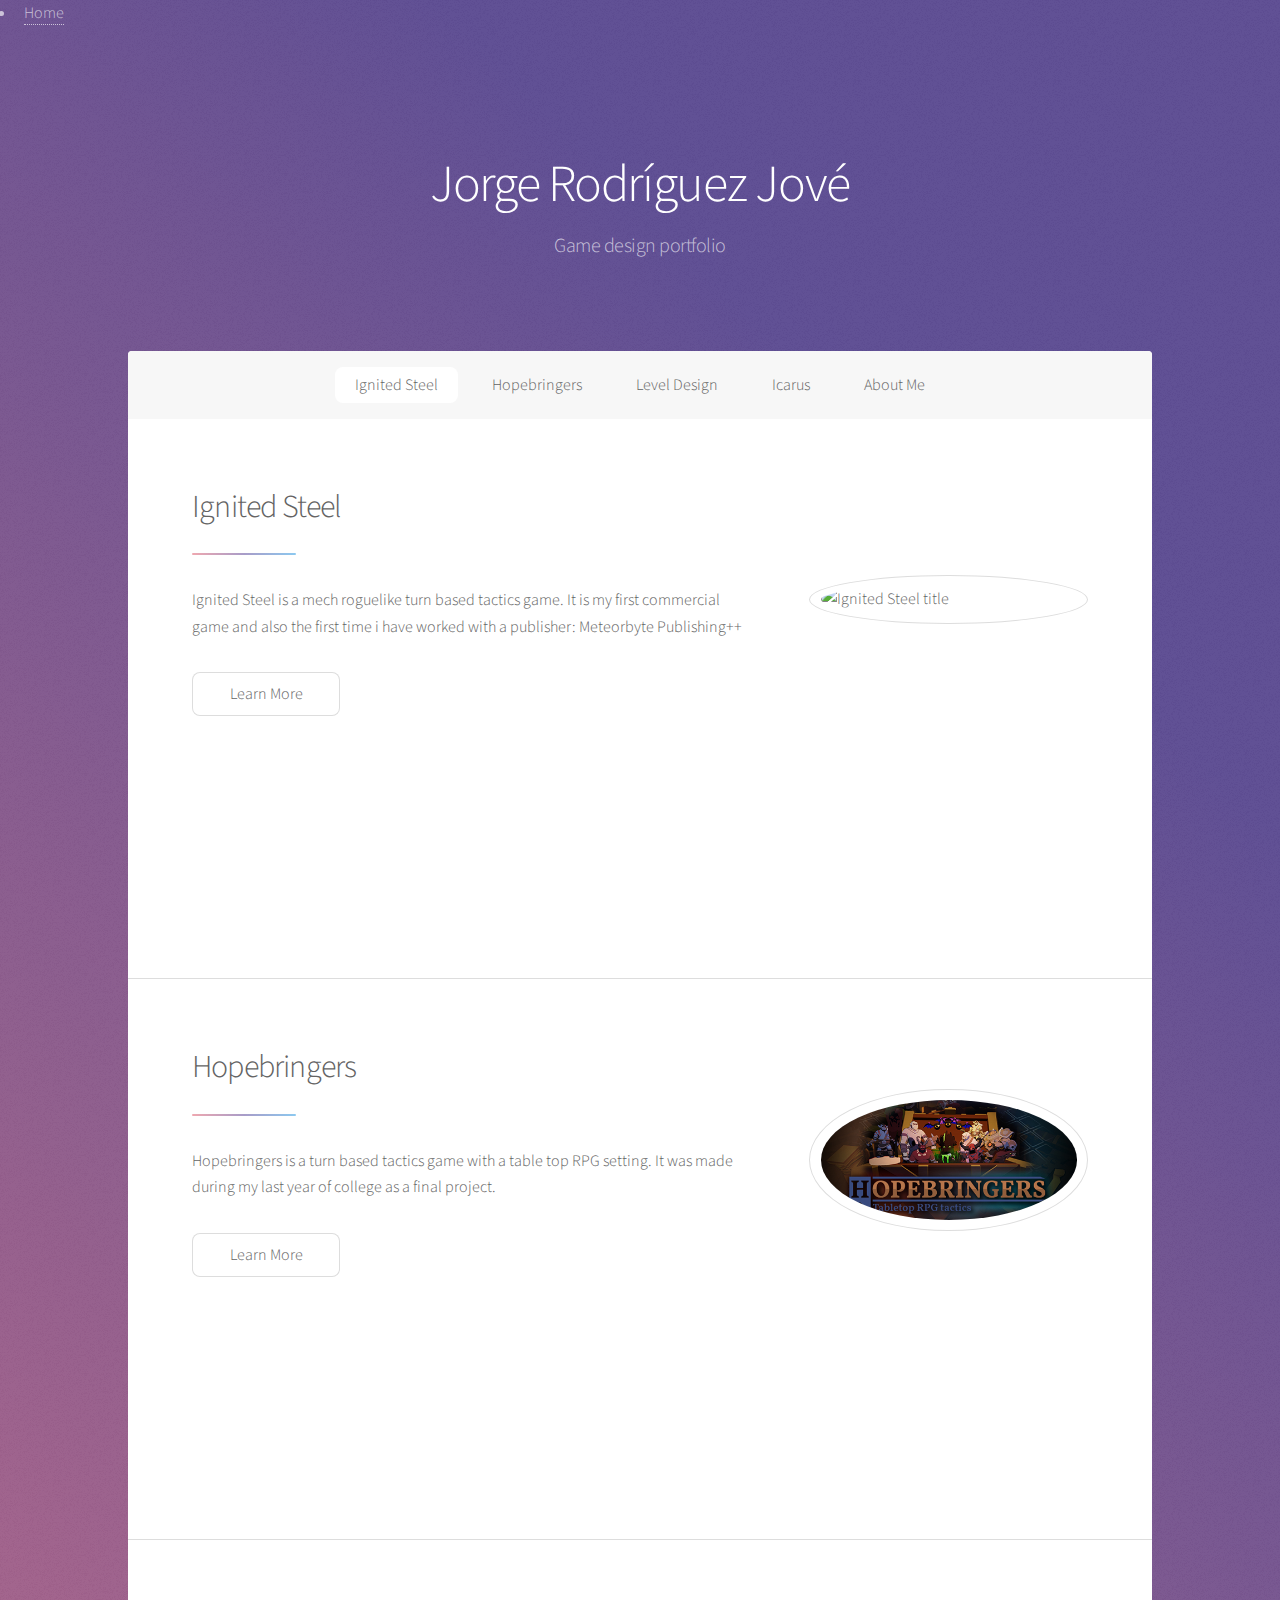
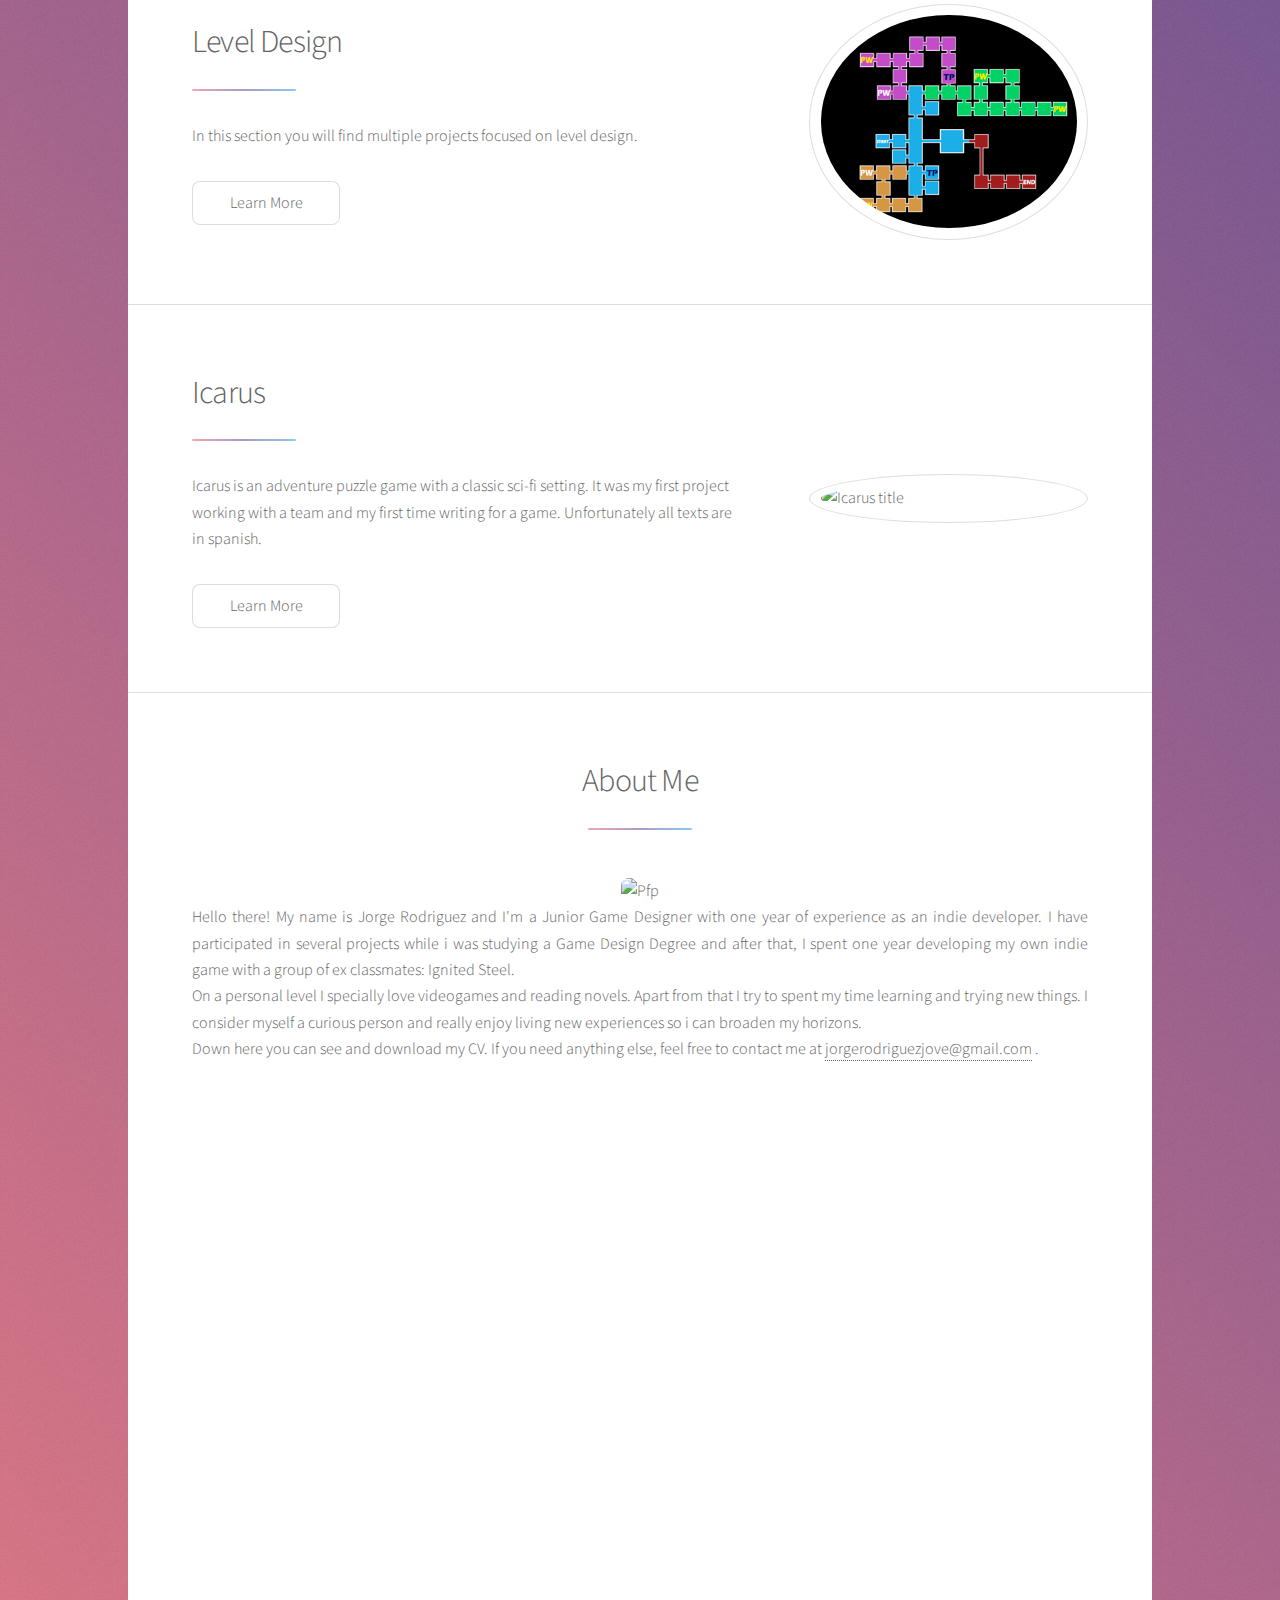
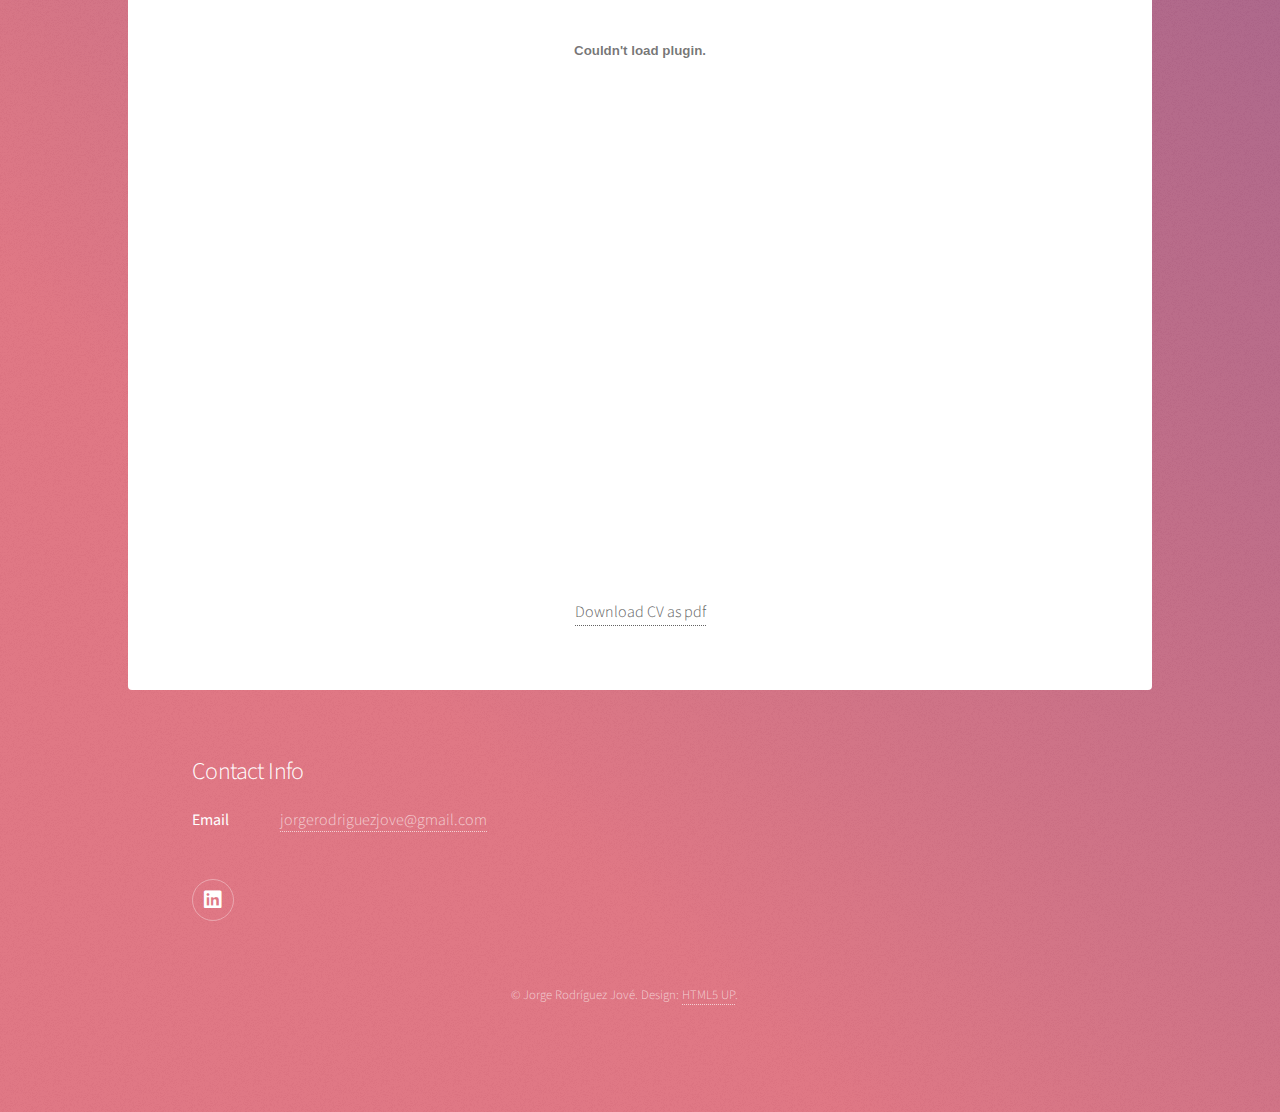
==== commit feb4ff5f: "Add files via upload" ====
--- a/index.html
+++ b/index.html
@@ -6,7 +6,7 @@
 -->
 <html>
 	<head>
-		<title>Stellar by HTML5 UP</title>
+		<title>Jorge Rodriguez Jove</title>
 		<meta charset="utf-8" />
 		<meta name="viewport" content="width=device-width, initial-scale=1, user-scalable=no" />
 		<link rel="stylesheet" href="assets/css/main.css" />
@@ -14,158 +14,161 @@
 	</head>
 	<body class="is-preload">
 
+		<!--Header-->
+			<header id="hed">
+				
+				<nav>
+					<ul>
+						<li><a href="index.html">Home</a></li>
+					</ul>
+				</nav>
+			</header>
+
 		<!-- Wrapper -->
 			<div id="wrapper">
 
 				<!-- Header -->
 					<header id="header" class="alt">
-						<span class="logo"><img src="images/logo.svg" alt="" /></span>
-						<h1>Jorge Rodriguez Jove</h1>
+						<!--<span class="logo"><img src="images/FotoPerfil.png" alt="" /></span>-->
+						<h1>Jorge Rodr&iacuteguez Jov&eacute</h1>
 						<p>Game design portfolio</p>
 					</header>
 
 				<!-- Nav -->
 					<nav id="nav">
 						<ul>
-							<li><a href="#intro" class="active">Ignited Steel</a></li>
-							<li><a href="#first">Hopebringers</a></li>
-							<li><a href="#second">Icarus</a></li>
-							<li><a href="#cta">About</a></li>
+							<li><a href="#first" class="active">Ignited Steel</a></li>
+							<li><a href="#second">Hopebringers</a></li>
+							<li><a href="#forth">Level Design</a></li>
+							<li><a href="#third">Icarus</a></li>
+							<li><a href="#fifth">About Me</a></li>
 						</ul>
 					</nav>
 
-				<!-- Main -->
+				<!-- Body -->
 					<div id="main">
 
-						<!-- Introduction -->
-							<section id="intro" class="main">
+						<!-- Ignited Steel  -->
+							<section id="first" class="main">
 								<div class="spotlight">
 									<div class="content">
 										<header class="major">
-											<h2>Ipsum sed adipiscing</h2>
+											<h2>Ignited Steel</h2>
 										</header>
-										<p>Sed lorem ipsum dolor sit amet nullam consequat feugiat consequat magna
-										adipiscing magna etiam amet veroeros. Lorem ipsum dolor tempus sit cursus.
-										Tempus nisl et nullam lorem ipsum dolor sit amet aliquam.</p>
+										<p>Ignited Steel is a mech roguelike turn based tactics game. It is my first commercial game and also the first time i have worked with a publisher: Meteorbyte Publishing++ </p>
 										<ul class="actions">
-											<li><a href="generic.html" class="button">Learn More</a></li>
+											<li><a href="IgnitedSteel.html" class="button">Learn More</a></li>
 										</ul>
 									</div>
-									<span class="image"><img src="images/pic01.jpg" alt="" /></span>
+									<span class="image"><img src="images/IgnitedSteelBanner.jpg" alt="Ignited Steel title" /></span>
+								</div>
+								<div style = "text-align:center">
+									<iframe loading="lazy" src="https://store.steampowered.com/widget/1550740/" width="646" height="190" frameborder="0"></iframe>
 								</div>
 							</section>
 
-						<!-- First Section -->
-							<section id="first" class="main special">
-								<header class="major">
-									<h2>Magna veroeros</h2>
-								</header>
-								<ul class="features">
-									<li>
-										<span class="icon solid major style1 fa-code"></span>
-										<h3>Ipsum consequat</h3>
-										<p>Sed lorem amet ipsum dolor et amet nullam consequat a feugiat consequat tempus veroeros sed consequat.</p>
-									</li>
-									<li>
-										<span class="icon major style3 fa-copy"></span>
-										<h3>Amed sed feugiat</h3>
-										<p>Sed lorem amet ipsum dolor et amet nullam consequat a feugiat consequat tempus veroeros sed consequat.</p>
-									</li>
-									<li>
-										<span class="icon major style5 fa-gem"></span>
-										<h3>Dolor nullam</h3>
-										<p>Sed lorem amet ipsum dolor et amet nullam consequat a feugiat consequat tempus veroeros sed consequat.</p>
-									</li>
-								</ul>
+						<!-- Hopebringers -->
+							<section id="second" class="main">
+								<div class="spotlight">
+									<div class="content">
+										<header class="major">
+											<h2>Hopebringers</h2>
+										</header>
+										<p>Hopebringers is a turn based tactics game with a table top RPG setting. It was made during my last year of college as a final project.</p>
+										<ul class="actions">
+											<li><a href="Hopebringers.html" class="button">Learn More</a></li>
+										</ul>
+									</div>
+									<span class="image"><img src="images/HopebringersPeque.jpg" alt="Hopebringers title" /></span>
+								</div>
+								<div style = "text-align:center">
+									<iframe loading="lazy" src="https://store.steampowered.com/widget/1298740/" width="646" height="190" frameborder="0"></iframe>
+								</div>
+							</section>
+
+						<!-- Level Design -->
+						<section id="forth" class="main">
+							<div class="spotlight">
+								<div class="content">
+									<header class="major">
+										<h2>Level Design</h2>
+									</header>
+									<p>In this section you will find multiple projects focused on level design.</p>
+									<ul class="actions">
+										<li><a href="LevelDesign.html" class="button">Learn More</a></li>
+									</ul>
+								</div>
+								
+								<span class="image"><img src="images/MapaFinalConLetrasSmall.png" alt="Level Design" /></span>
+							
+							</div>
+						</section>
+
+						<!-- Icarus -->
+							<section id="third" class="main">
+								<div class="spotlight">
+									<div class="content">
+										<header class="major">
+											<h2>Icarus</h2>
+										</header>
+										<p>Icarus is an adventure puzzle game with a classic sci-fi setting. It was my first project working with a team and my first time writing for a game. Unfortunately all texts are in spanish.</p>
+										<ul class="actions">
+											<li><a href="Icarus.html" class="button">Learn More</a></li>
+										</ul>
+									</div>
+									<span class="image"><img src="images/Icarus.png" alt="Icarus title" /></span>
+								</div>
+							</section>
+
+						<!-- CV -->
+							<section id="fifth" class="main special">
+								<div class="spotlightProf">
+									<div class="content">
+										<header class="major">
+											<h2>About Me</h2>
+										</header>   
+										<div style="clear: left;">
+											<!--<p style="float: left;"><img src="images/FotoPerfil.png" height="240" width="200" border="1px"></p>-->
+											<span class="image"><img src="images/FotoPerfil.png" alt="Pfp" /></span>
+											<p style="text-align:justify"> Hello there! My name is Jorge Rodriguez and I'm a Junior Game Designer with one year of experience as an indie developer.
+											I have participated in several projects while i was studying a Game Design Degree and after that, I spent one year developing my own indie game with a group of ex classmates: Ignited Steel.
+											<br>
+											On a personal level I specially love videogames and reading novels. Apart from that I try to spent my time learning and trying new things. I consider myself a curious person and really enjoy living new experiences so i can broaden my horizons.
+											<br>
+											Down here you can see and download my CV. If you need anything else, feel free to contact me at
+											<a href="mailto:jorgerodriguezjove@gmail.com">jorgerodriguezjove@gmail.com</a>
+											.</p>
+						
+										</div>
+
+									</div>
+
+								</div>
+								
 								<footer class="major">
+									<embed src="/images/CVJorgeRodriguezJove.pdf" type="application/pdf" width="100%" height="1080px"/>
 									<ul class="actions special">
-										<li><a href="generic.html" class="button">Learn More</a></li>
+										<a href="/images/CVJorgeRodriguezJove.pdf" download="JorgeRodriguezJoveCV">Download CV as pdf</a>
 									</ul>
 								</footer>
 							</section>
 
-						<!-- Second Section -->
-							<section id="second" class="main special">
-								<header class="major">
-									<h2>Ipsum consequat</h2>
-									<p>Donec imperdiet consequat consequat. Suspendisse feugiat congue<br />
-									posuere. Nulla massa urna, fermentum eget quam aliquet.</p>
-								</header>
-								<ul class="statistics">
-									<li class="style1">
-										<span class="icon solid fa-code-branch"></span>
-										<strong>5,120</strong> Etiam
-									</li>
-									<li class="style2">
-										<span class="icon fa-folder-open"></span>
-										<strong>8,192</strong> Magna
-									</li>
-									<li class="style3">
-										<span class="icon solid fa-signal"></span>
-										<strong>2,048</strong> Tempus
-									</li>
-									<li class="style4">
-										<span class="icon solid fa-laptop"></span>
-										<strong>4,096</strong> Aliquam
-									</li>
-									<li class="style5">
-										<span class="icon fa-gem"></span>
-										<strong>1,024</strong> Nullam
-									</li>
-								</ul>
-								<p class="content">Nam elementum nisl et mi a commodo porttitor. Morbi sit amet nisl eu arcu faucibus hendrerit vel a risus. Nam a orci mi, elementum ac arcu sit amet, fermentum pellentesque et purus. Integer maximus varius lorem, sed convallis diam accumsan sed. Etiam porttitor placerat sapien, sed eleifend a enim pulvinar faucibus semper quis ut arcu. Ut non nisl a mollis est efficitur vestibulum. Integer eget purus nec nulla mattis et accumsan ut magna libero. Morbi auctor iaculis porttitor. Sed ut magna ac risus et hendrerit scelerisque. Praesent eleifend lacus in lectus aliquam porta. Cras eu ornare dui curabitur lacinia.</p>
-								<footer class="major">
-									<ul class="actions special">
-										<li><a href="generic.html" class="button">Learn More</a></li>
-									</ul>
-								</footer>
-							</section>
-
-						<!-- Get Started -->
-							<section id="cta" class="main special">
-								<header class="major">
-									<h2>Congue imperdiet</h2>
-									<p>Donec imperdiet consequat consequat. Suspendisse feugiat congue<br />
-									posuere. Nulla massa urna, fermentum eget quam aliquet.</p>
-								</header>
-								<footer class="major">
-									<ul class="actions special">
-										<li><a href="generic.html" class="button primary">Get Started</a></li>
-										<li><a href="generic.html" class="button">Learn More</a></li>
-									</ul>
-								</footer>
-							</section>
 
 					</div>
 
 				<!-- Footer -->
 					<footer id="footer">
 						<section>
-							<h2>Aliquam sed mauris</h2>
-							<p>Sed lorem ipsum dolor sit amet et nullam consequat feugiat consequat magna adipiscing tempus etiam dolore veroeros. eget dapibus mauris. Cras aliquet, nisl ut viverra sollicitudin, ligula erat egestas velit, vitae tincidunt odio.</p>
-							<ul class="actions">
-								<li><a href="generic.html" class="button">Learn More</a></li>
+							<h2>Contact Info</h2>
+							<dl class="alt">
+								<dt>Email</dt>
+								<dd><a href="#">jorgerodriguezjove@gmail.com</a></dd>
+							</dl>
+							<ul class="icons">
+								<li><a href="https://www.linkedin.com/in/jorgerodriguezjove/" class="icon brands fa-linkedin alt"><span class="label">linkedin</span></a></li>
 							</ul>
 						</section>
-						<section>
-							<h2>Etiam feugiat</h2>
-							<dl class="alt">
-								<dt>Address</dt>
-								<dd>1234 Somewhere Road &bull; Nashville, TN 00000 &bull; USA</dd>
-								<dt>Phone</dt>
-								<dd>(000) 000-0000 x 0000</dd>
-								<dt>Email</dt>
-								<dd><a href="#">information@untitled.tld</a></dd>
-							</dl>
-							<ul class="icons">
-								<li><a href="#" class="icon brands fa-twitter alt"><span class="label">Twitter</span></a></li>
-								<li><a href="#" class="icon brands fa-facebook-f alt"><span class="label">Facebook</span></a></li>
-								<li><a href="#" class="icon brands fa-instagram alt"><span class="label">Instagram</span></a></li>
-								<li><a href="#" class="icon brands fa-github alt"><span class="label">GitHub</span></a></li>
-								<li><a href="#" class="icon brands fa-dribbble alt"><span class="label">Dribbble</span></a></li>
-							</ul>
-						</section>
-						<p class="copyright">&copy; Untitled. Design: <a href="https://html5up.net">HTML5 UP</a>.</p>
+						<p class="copyright">&copy; Jorge Rodr&iacuteguez Jov&eacute. Design: <a href="https://html5up.net">HTML5 UP</a>.</p>
 					</footer>
 
 			</div>
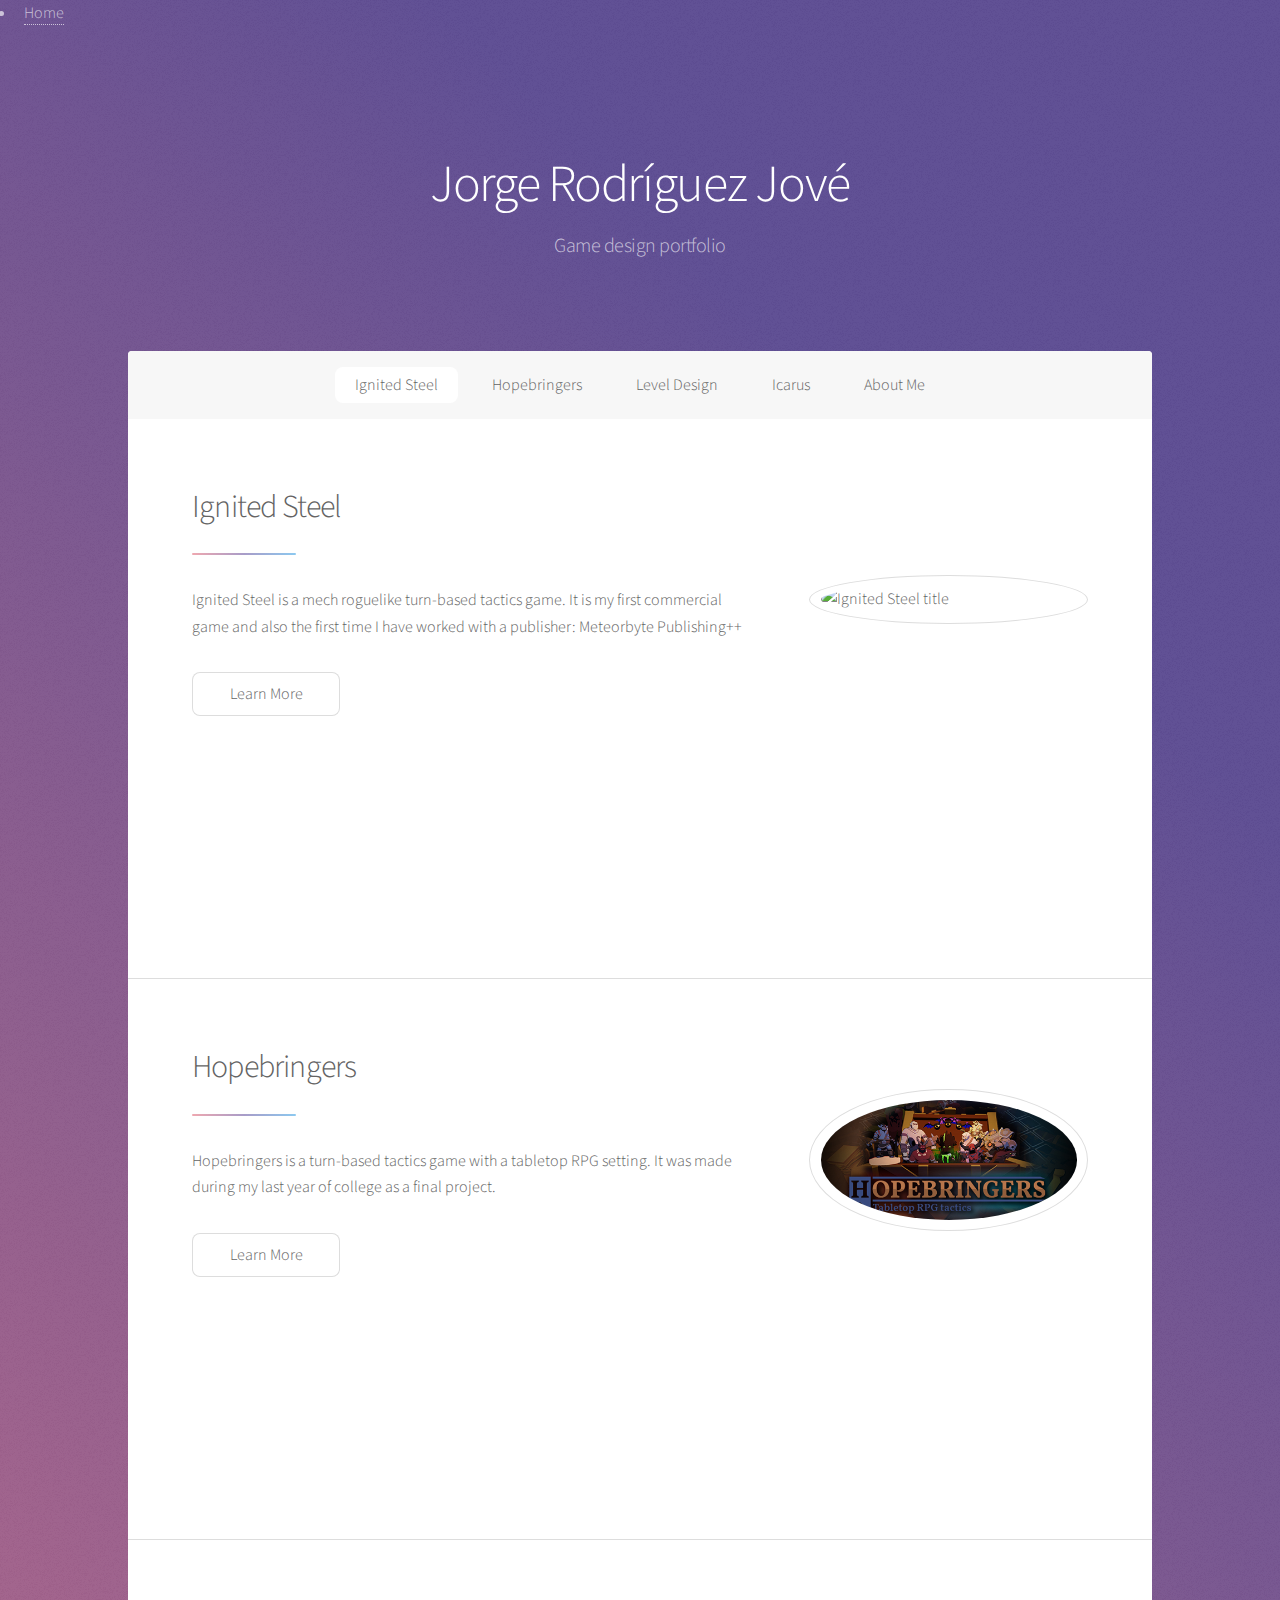
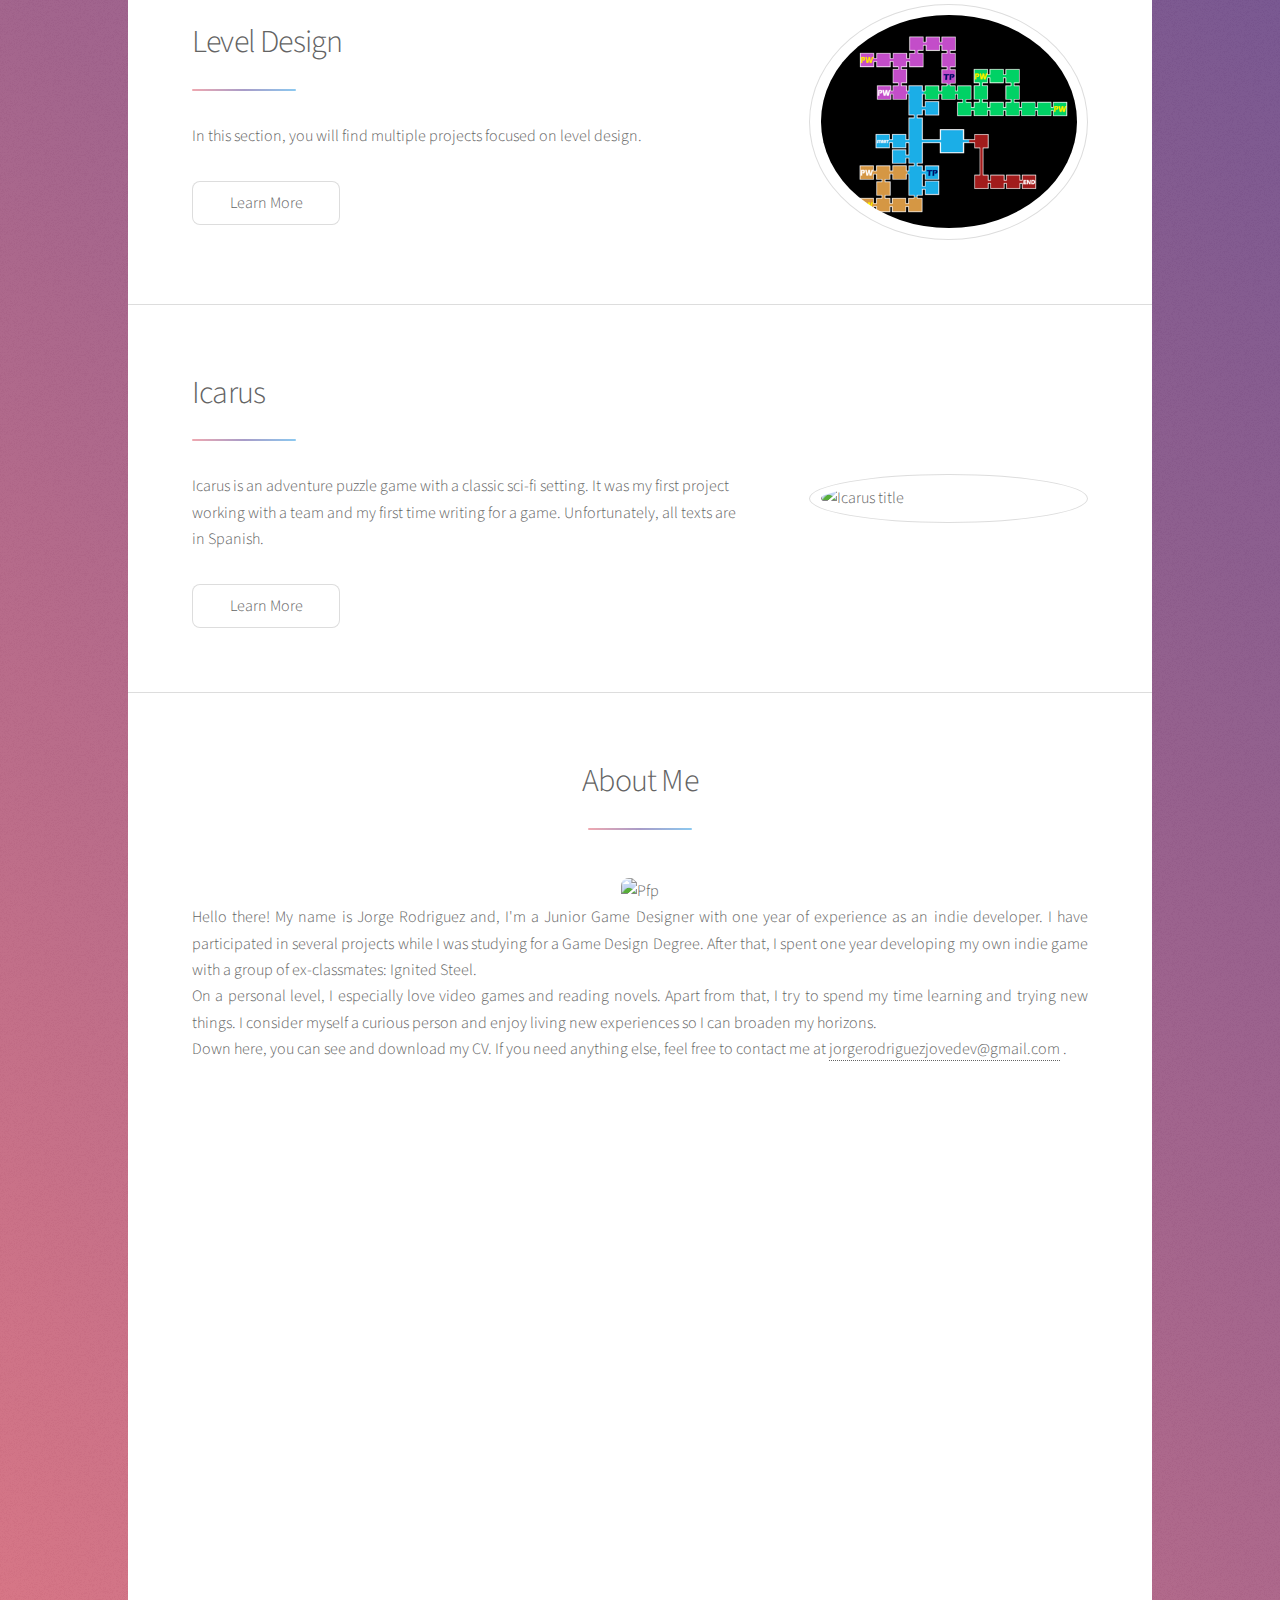
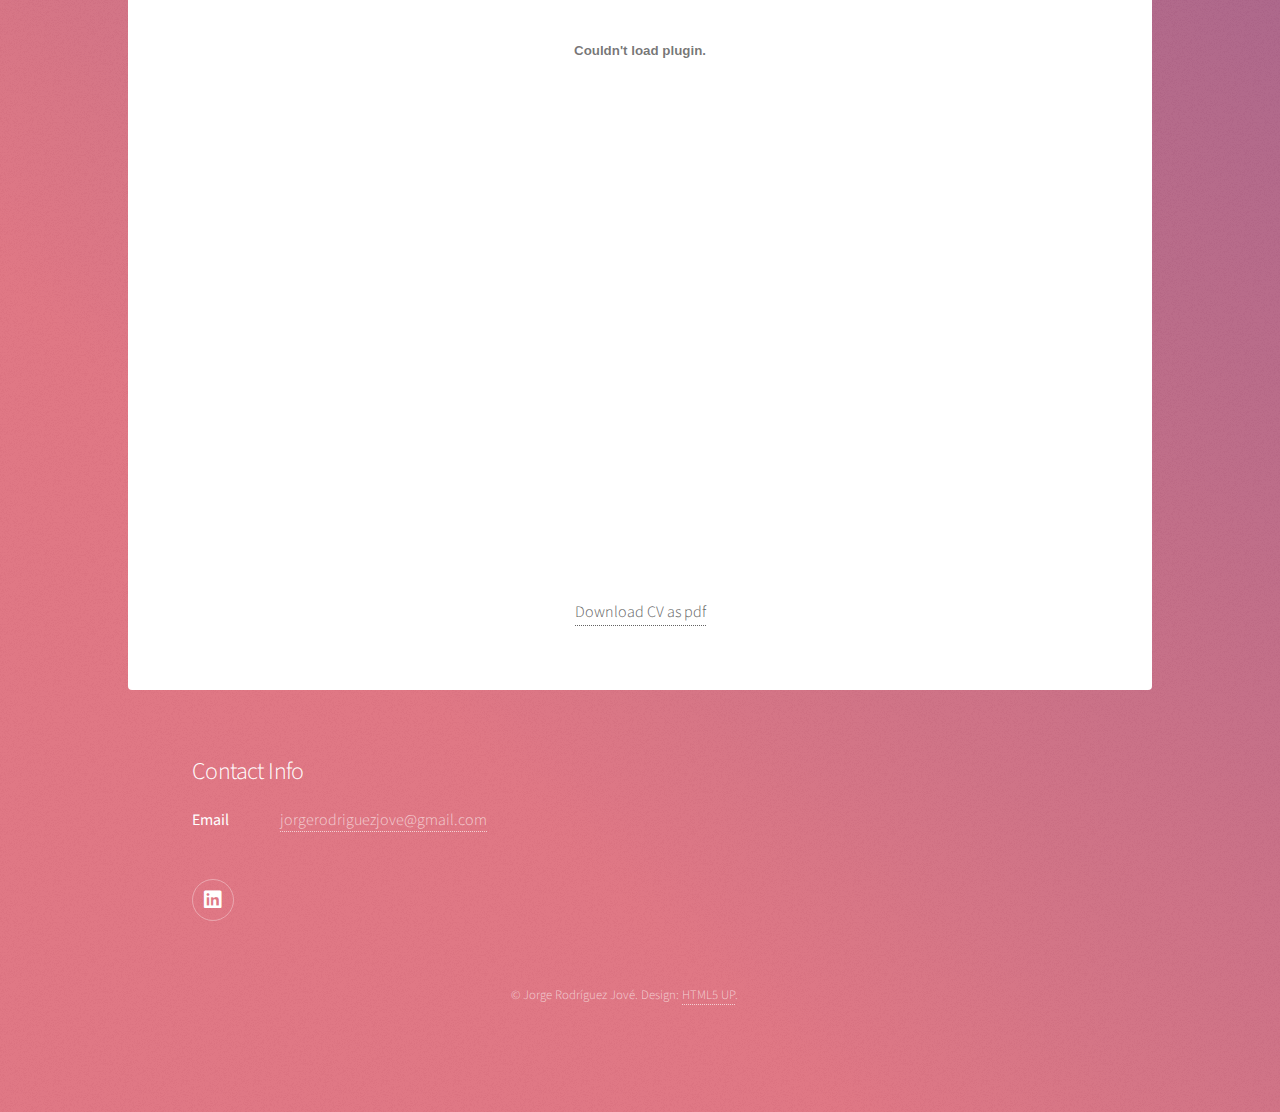
==== commit 37df3db0: "Add files via upload" ====
--- a/index.html
+++ b/index.html
@@ -55,7 +55,7 @@
 										<header class="major">
 											<h2>Ignited Steel</h2>
 										</header>
-										<p>Ignited Steel is a mech roguelike turn based tactics game. It is my first commercial game and also the first time i have worked with a publisher: Meteorbyte Publishing++ </p>
+										<p>Ignited Steel is a mech roguelike turn-based tactics game. It is my first commercial game and also the first time I have worked with a publisher: Meteorbyte Publishing++ </p>
 										<ul class="actions">
 											<li><a href="IgnitedSteel.html" class="button">Learn More</a></li>
 										</ul>
@@ -74,7 +74,7 @@
 										<header class="major">
 											<h2>Hopebringers</h2>
 										</header>
-										<p>Hopebringers is a turn based tactics game with a table top RPG setting. It was made during my last year of college as a final project.</p>
+										<p>Hopebringers is a turn-based tactics game with a tabletop RPG setting. It was made during my last year of college as a final project.</p>
 										<ul class="actions">
 											<li><a href="Hopebringers.html" class="button">Learn More</a></li>
 										</ul>
@@ -93,7 +93,7 @@
 									<header class="major">
 										<h2>Level Design</h2>
 									</header>
-									<p>In this section you will find multiple projects focused on level design.</p>
+									<p>In this section, you will find multiple projects focused on level design.</p>
 									<ul class="actions">
 										<li><a href="LevelDesign.html" class="button">Learn More</a></li>
 									</ul>
@@ -111,7 +111,7 @@
 										<header class="major">
 											<h2>Icarus</h2>
 										</header>
-										<p>Icarus is an adventure puzzle game with a classic sci-fi setting. It was my first project working with a team and my first time writing for a game. Unfortunately all texts are in spanish.</p>
+										<p>Icarus is an adventure puzzle game with a classic sci-fi setting. It was my first project working with a team and my first time writing for a game. Unfortunately, all texts are in Spanish.</p>
 										<ul class="actions">
 											<li><a href="Icarus.html" class="button">Learn More</a></li>
 										</ul>
@@ -130,13 +130,13 @@
 										<div style="clear: left;">
 											<!--<p style="float: left;"><img src="images/FotoPerfil.png" height="240" width="200" border="1px"></p>-->
 											<span class="image"><img src="images/FotoPerfil.png" alt="Pfp" /></span>
-											<p style="text-align:justify"> Hello there! My name is Jorge Rodriguez and I'm a Junior Game Designer with one year of experience as an indie developer.
-											I have participated in several projects while i was studying a Game Design Degree and after that, I spent one year developing my own indie game with a group of ex classmates: Ignited Steel.
+											<p style="text-align:justify"> Hello there! My name is Jorge Rodriguez and, I'm a Junior Game Designer with one year of experience as an indie developer. I have participated in several projects while I was studying for a Game Design Degree. 
+											After that, I spent one year developing my own indie game with a group of ex-classmates: Ignited Steel.
 											<br>
-											On a personal level I specially love videogames and reading novels. Apart from that I try to spent my time learning and trying new things. I consider myself a curious person and really enjoy living new experiences so i can broaden my horizons.
+											On a personal level, I especially love video games and reading novels. Apart from that, I try to spend my time learning and trying new things. I consider myself a curious person and enjoy living new experiences so I can broaden my horizons.
 											<br>
-											Down here you can see and download my CV. If you need anything else, feel free to contact me at
-											<a href="mailto:jorgerodriguezjove@gmail.com">jorgerodriguezjove@gmail.com</a>
+											Down here, you can see and download my CV. If you need anything else, feel free to contact me at
+											<a href="mailto:jorgerodriguezjovedev@gmail.com">jorgerodriguezjovedev@gmail.com</a> 
 											.</p>
 						
 										</div>
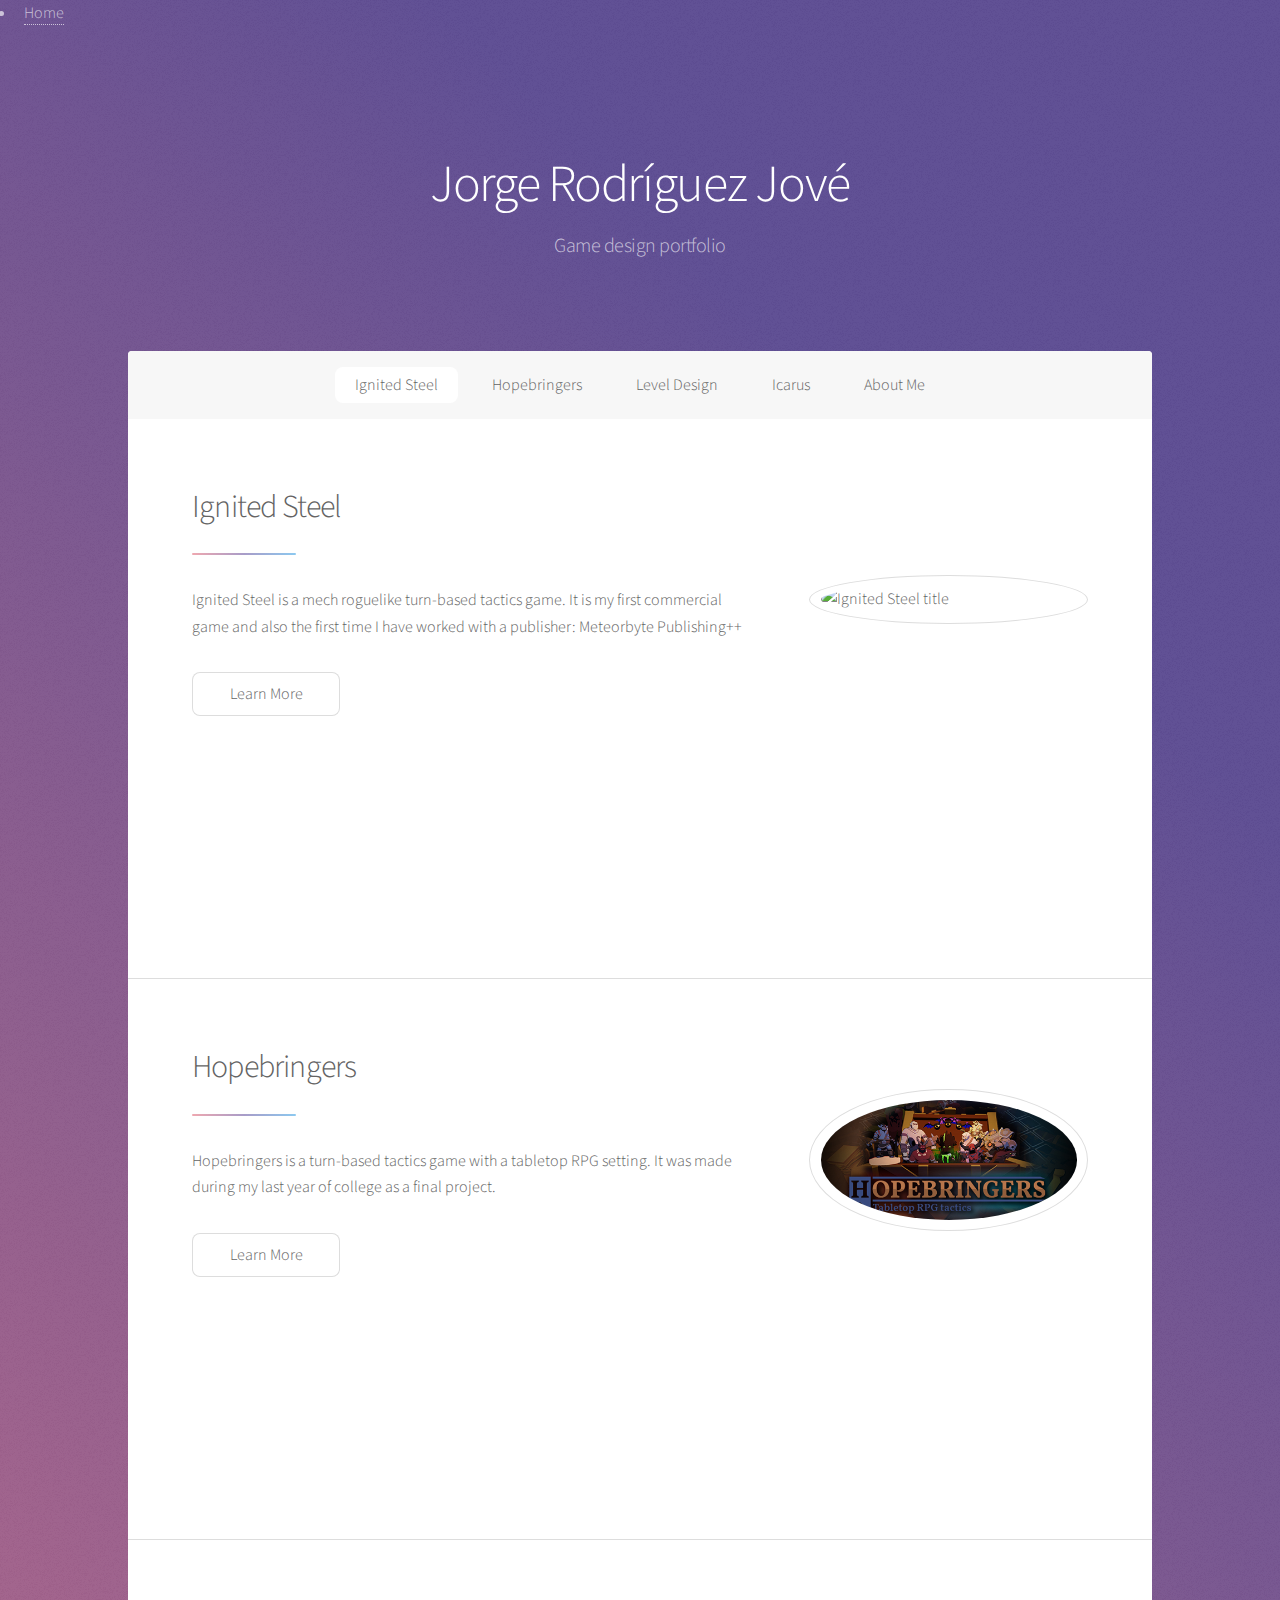
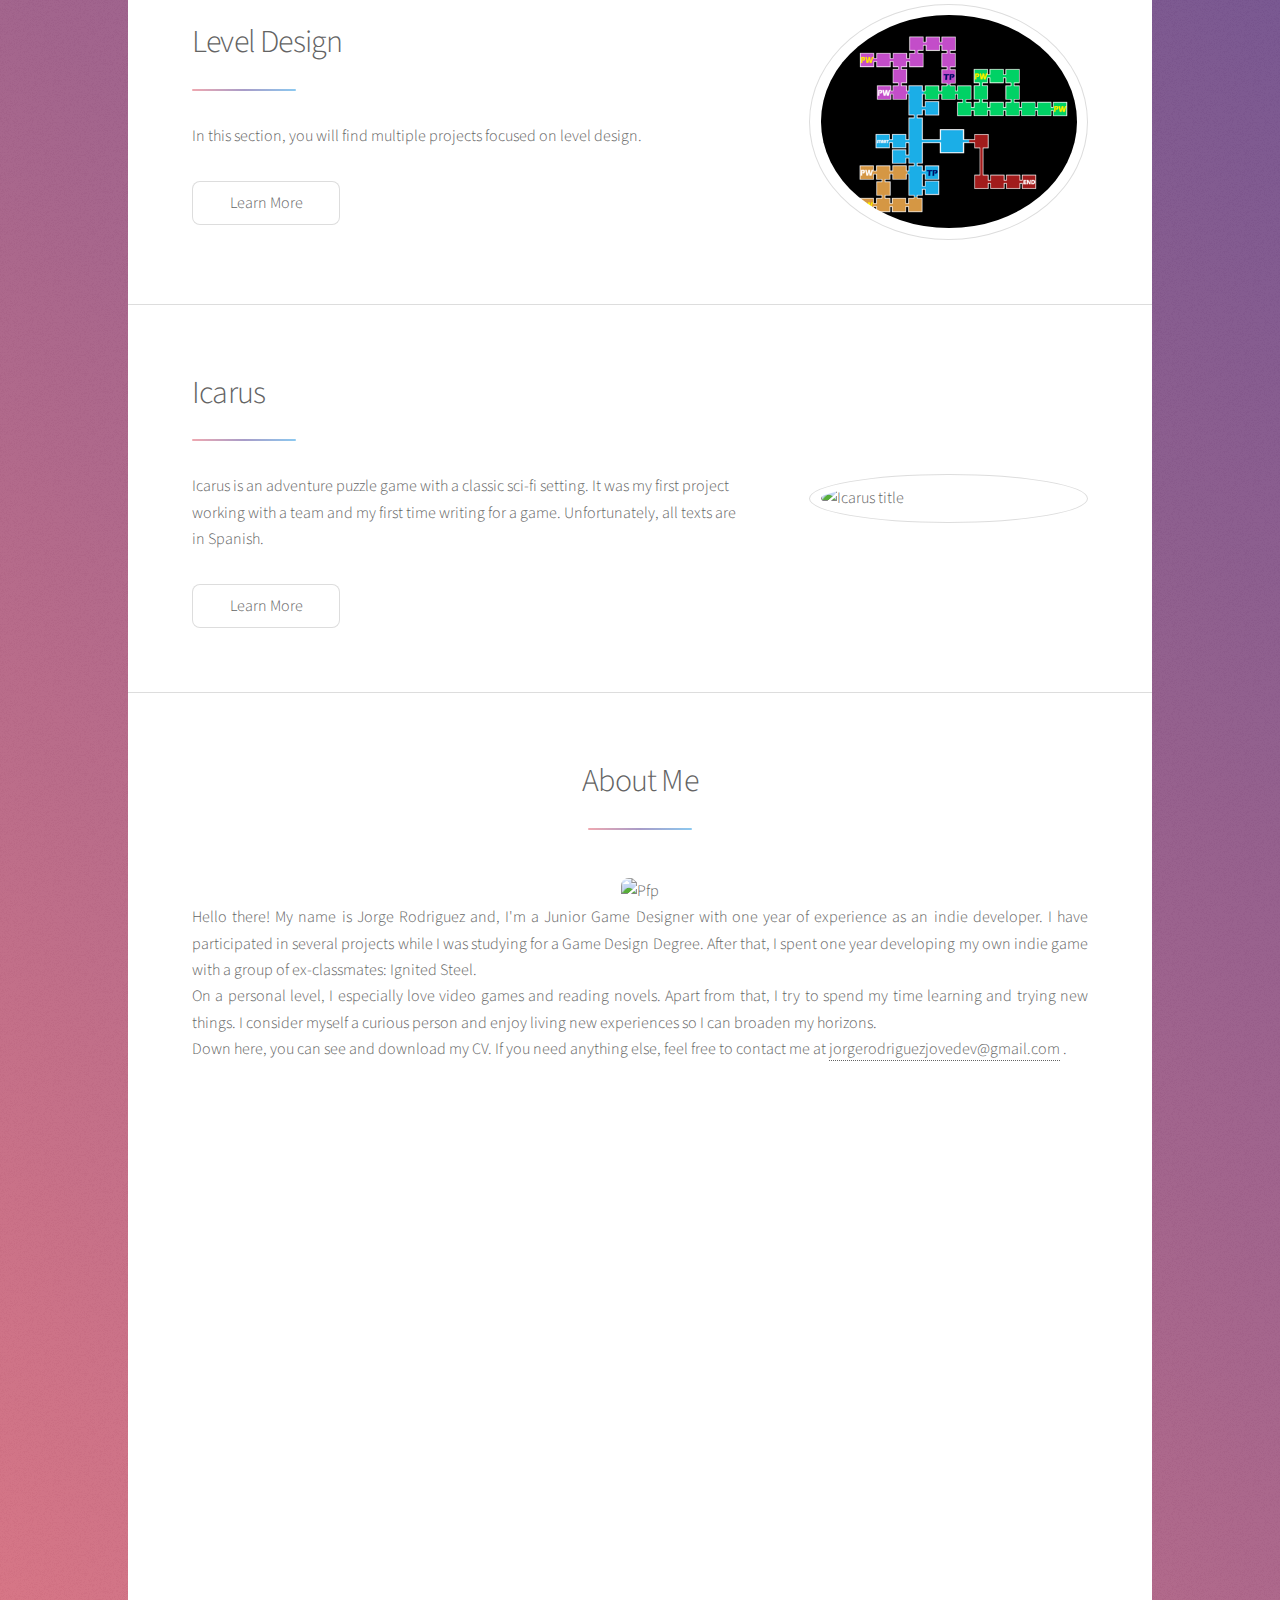
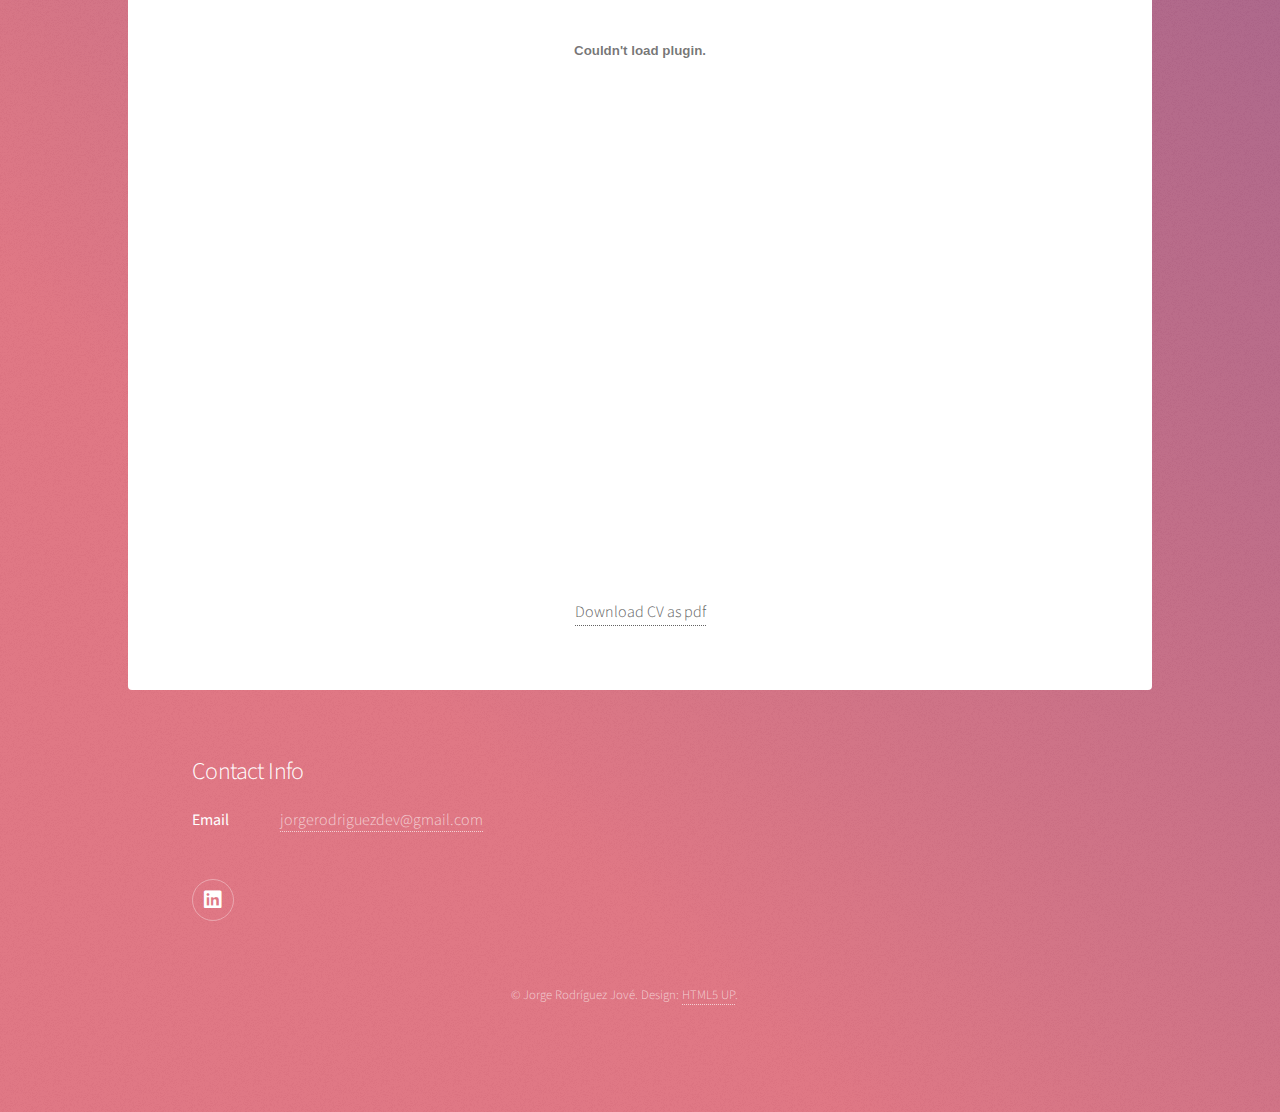
==== commit 0e4ddf01: "Add files via upload" ====
--- a/index.html
+++ b/index.html
@@ -162,7 +162,7 @@
 							<h2>Contact Info</h2>
 							<dl class="alt">
 								<dt>Email</dt>
-								<dd><a href="#">jorgerodriguezjove@gmail.com</a></dd>
+								<dd><a href="mailto:jorgerodriguezdev@gmail.com">jorgerodriguezdev@gmail.com</a></dd> 
 							</dl>
 							<ul class="icons">
 								<li><a href="https://www.linkedin.com/in/jorgerodriguezjove/" class="icon brands fa-linkedin alt"><span class="label">linkedin</span></a></li>
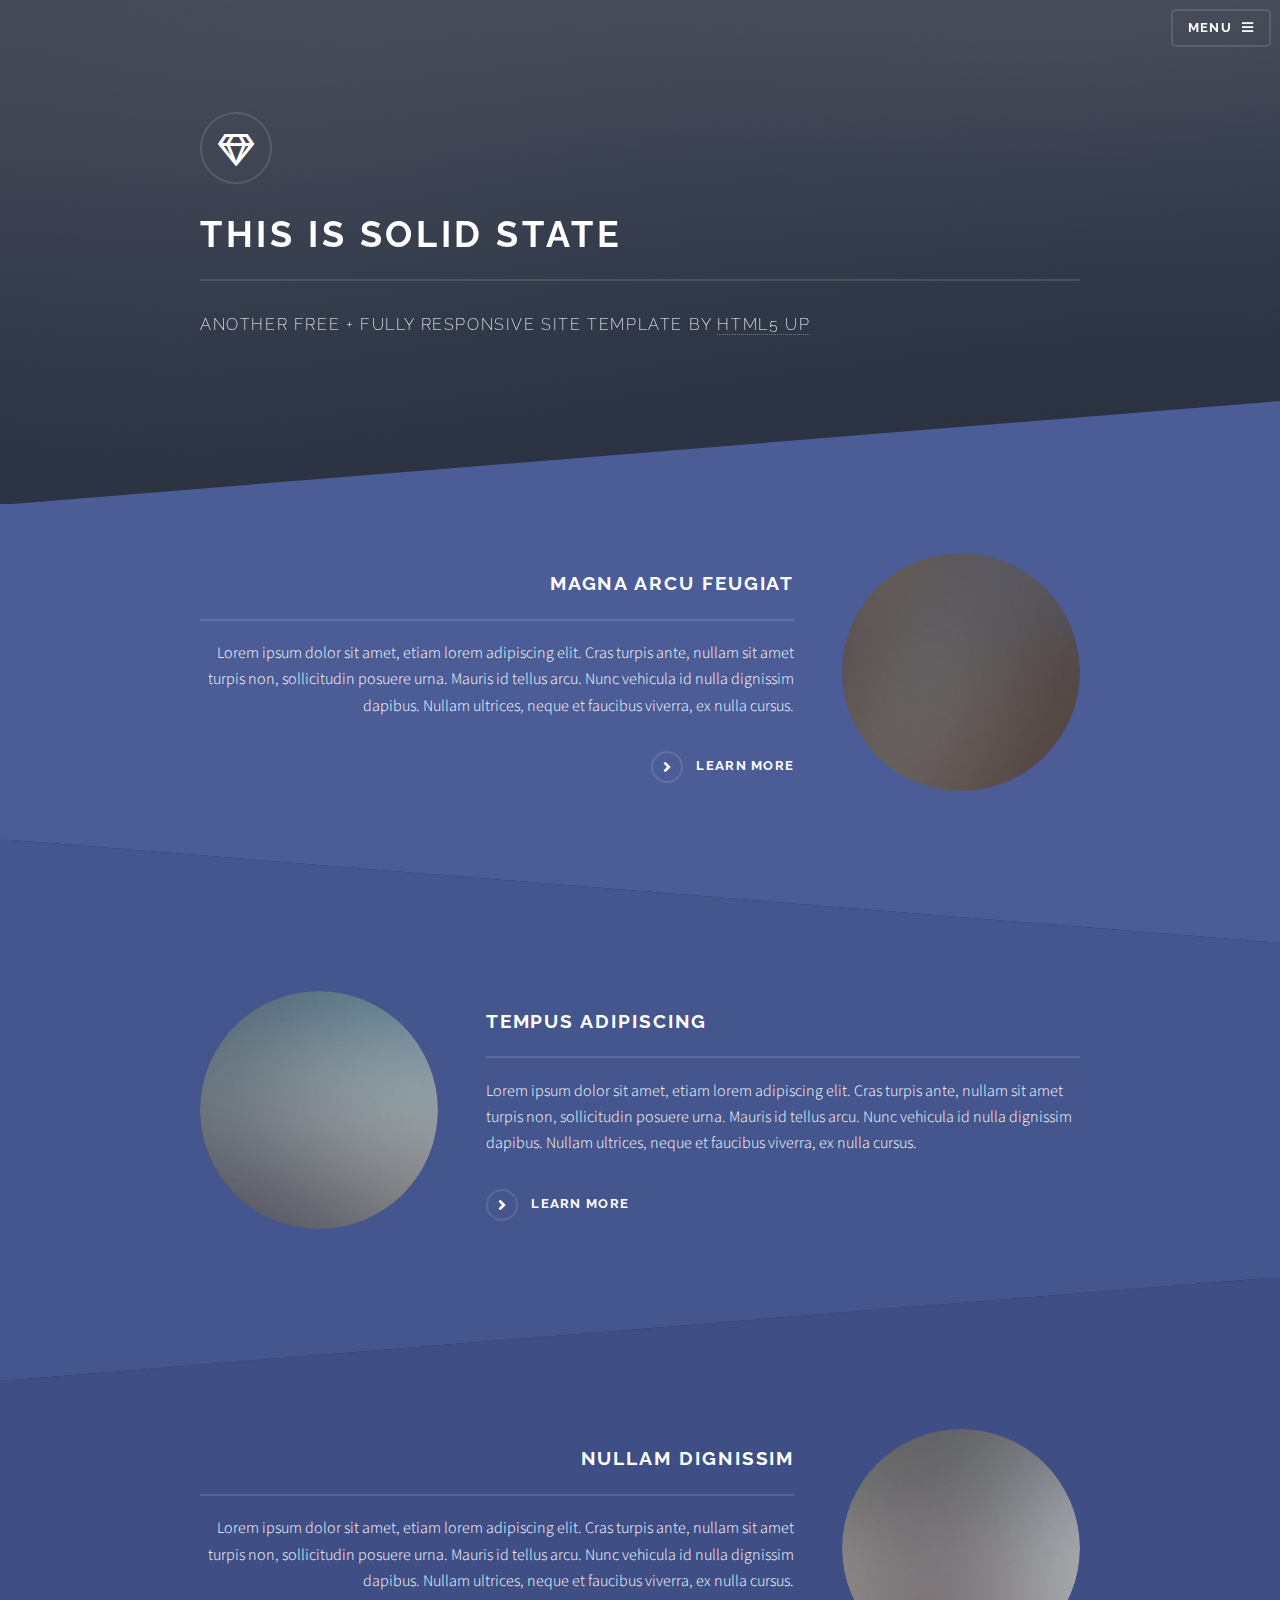
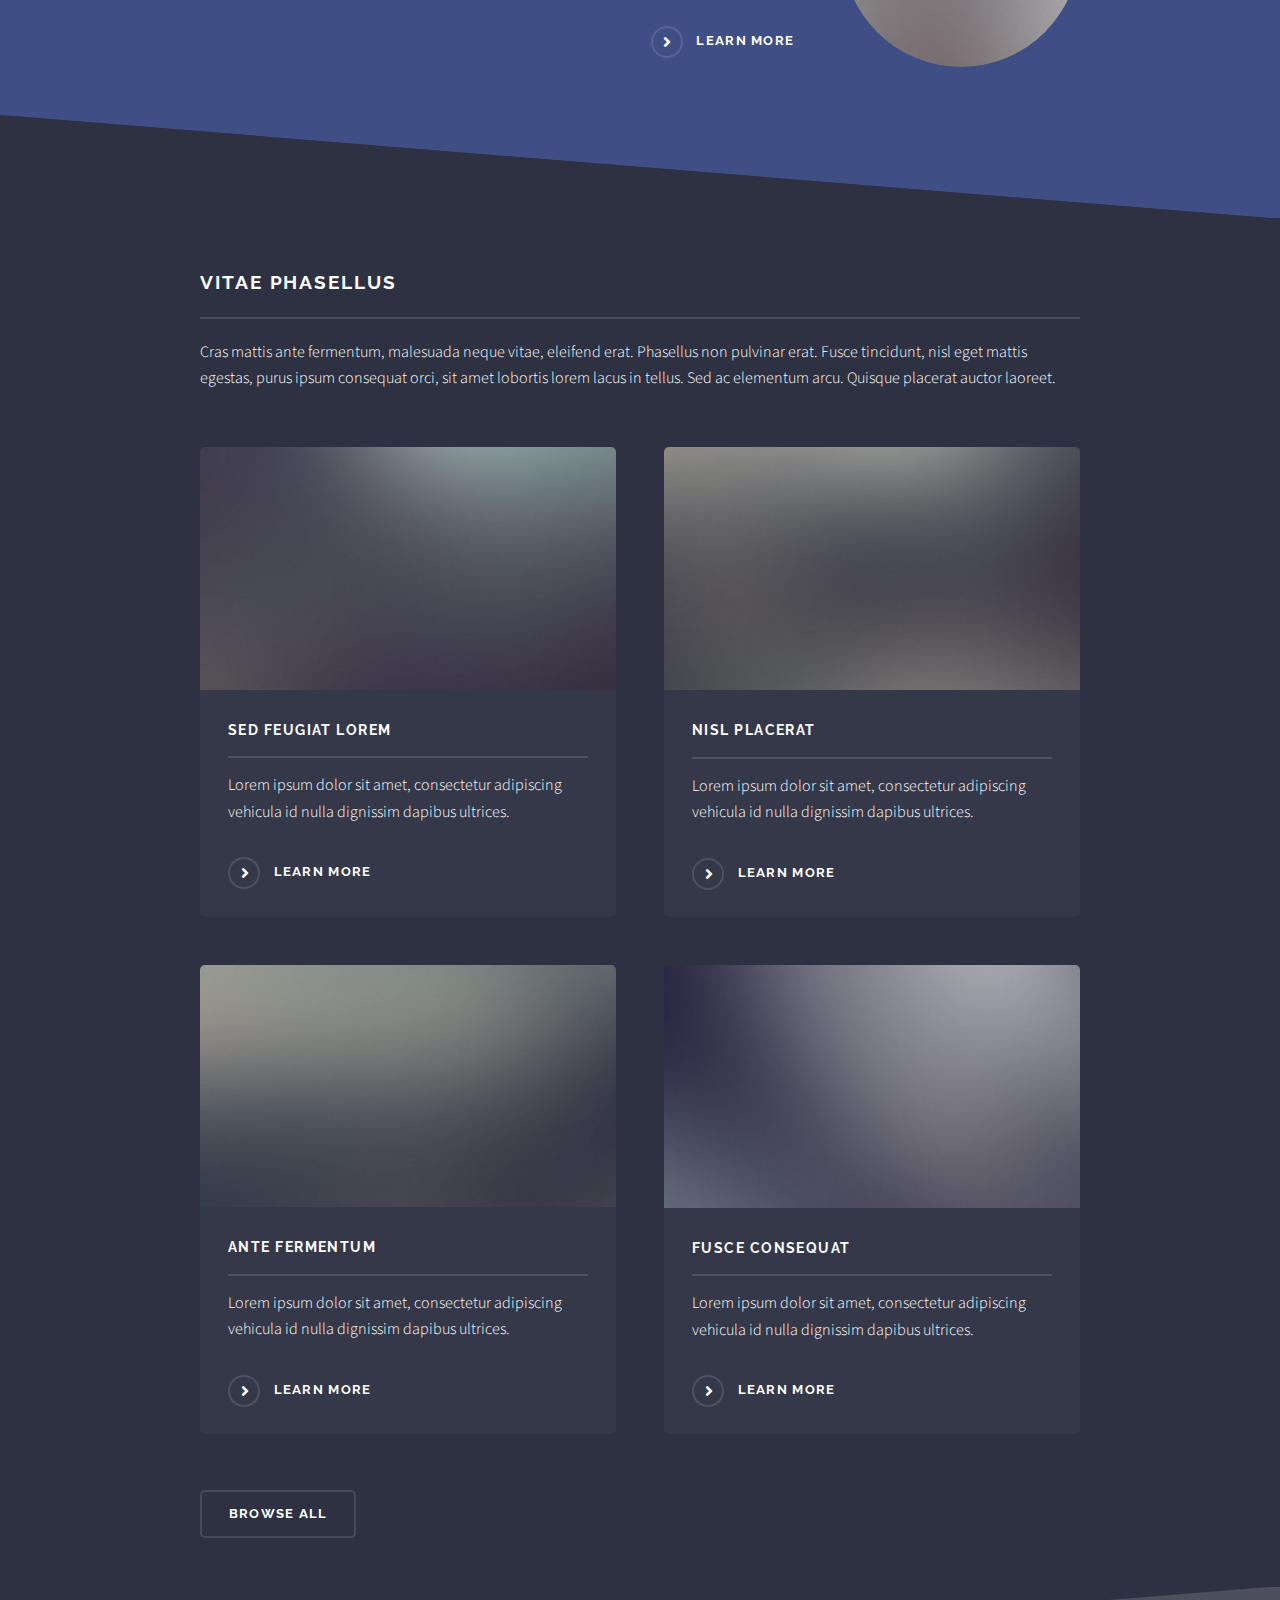
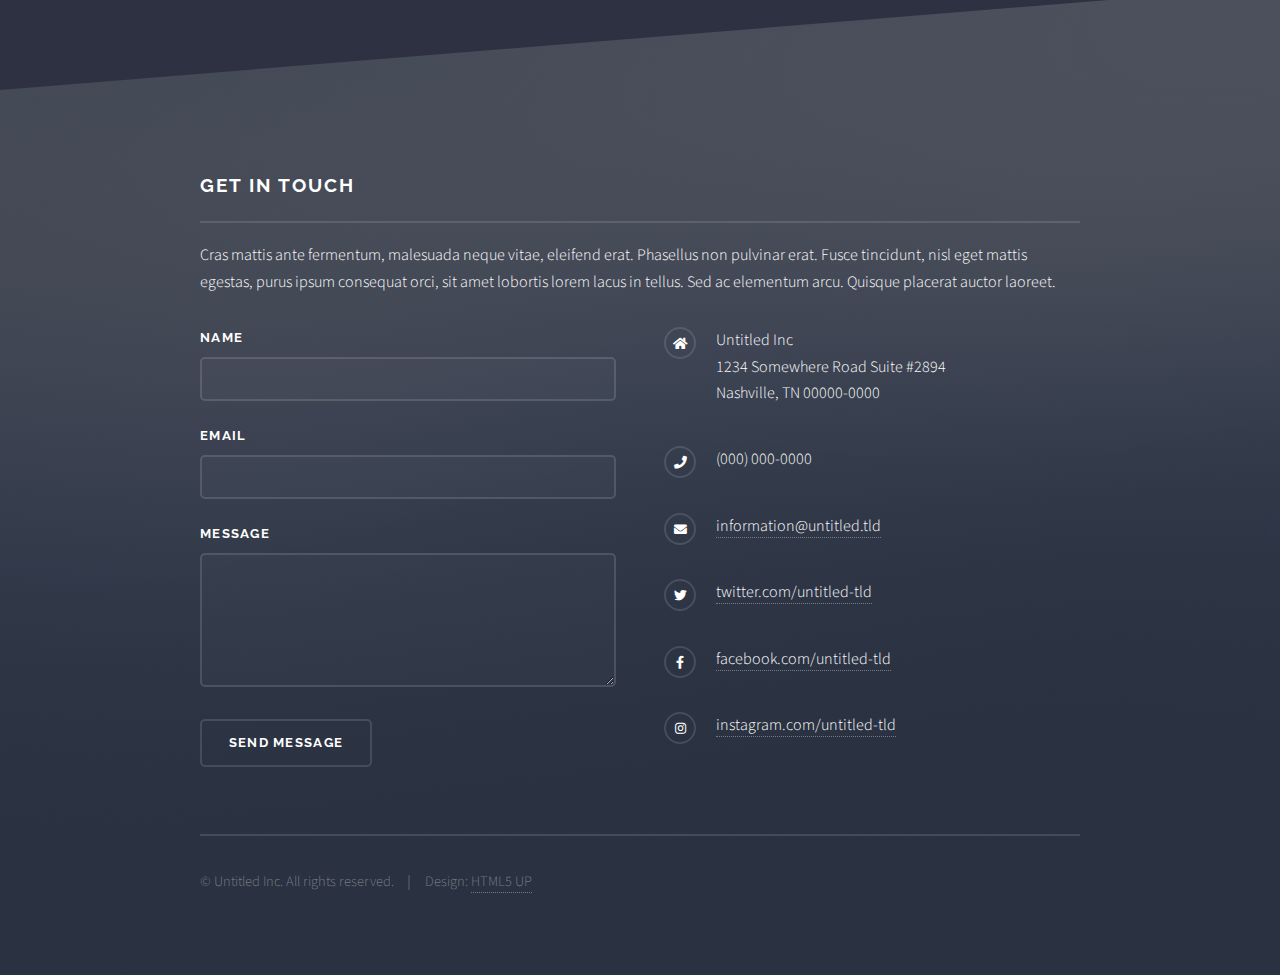
==== commit 0f3291c1: "restart" ====
--- a/index.html
+++ b/index.html
@@ -1,186 +1,183 @@
-<!DOCTYPE HTML>
-<!--
-	Stellar by HTML5 UP
-	html5up.net | @ajlkn
-	Free for personal and commercial use under the CCA 3.0 license (html5up.net/license)
--->
-<html>
-	<head>
-		<title>Jorge Rodriguez Jove</title>
-		<meta charset="utf-8" />
-		<meta name="viewport" content="width=device-width, initial-scale=1, user-scalable=no" />
-		<link rel="stylesheet" href="assets/css/main.css" />
-		<noscript><link rel="stylesheet" href="assets/css/noscript.css" /></noscript>
-	</head>
-	<body class="is-preload">
-
-		<!--Header-->
-			<header id="hed">
-				
-				<nav>
-					<ul>
-						<li><a href="index.html">Home</a></li>
-					</ul>
-				</nav>
-			</header>
-
-		<!-- Wrapper -->
-			<div id="wrapper">
-
-				<!-- Header -->
-					<header id="header" class="alt">
-						<!--<span class="logo"><img src="images/FotoPerfil.png" alt="" /></span>-->
-						<h1>Jorge Rodr&iacuteguez Jov&eacute</h1>
-						<p>Game design portfolio</p>
-					</header>
-
-				<!-- Nav -->
-					<nav id="nav">
-						<ul>
-							<li><a href="#first" class="active">Ignited Steel</a></li>
-							<li><a href="#second">Hopebringers</a></li>
-							<li><a href="#forth">Level Design</a></li>
-							<li><a href="#third">Icarus</a></li>
-							<li><a href="#fifth">About Me</a></li>
-						</ul>
-					</nav>
-
-				<!-- Body -->
-					<div id="main">
-
-						<!-- Ignited Steel  -->
-							<section id="first" class="main">
-								<div class="spotlight">
-									<div class="content">
-										<header class="major">
-											<h2>Ignited Steel</h2>
-										</header>
-										<p>Ignited Steel is a mech roguelike turn-based tactics game. It is my first commercial game and also the first time I have worked with a publisher: Meteorbyte Publishing++ </p>
-										<ul class="actions">
-											<li><a href="IgnitedSteel.html" class="button">Learn More</a></li>
-										</ul>
-									</div>
-									<span class="image"><img src="images/IgnitedSteelBanner.jpg" alt="Ignited Steel title" /></span>
-								</div>
-								<div style = "text-align:center">
-									<iframe loading="lazy" src="https://store.steampowered.com/widget/1550740/" width="646" height="190" frameborder="0"></iframe>
-								</div>
-							</section>
-
-						<!-- Hopebringers -->
-							<section id="second" class="main">
-								<div class="spotlight">
-									<div class="content">
-										<header class="major">
-											<h2>Hopebringers</h2>
-										</header>
-										<p>Hopebringers is a turn-based tactics game with a tabletop RPG setting. It was made during my last year of college as a final project.</p>
-										<ul class="actions">
-											<li><a href="Hopebringers.html" class="button">Learn More</a></li>
-										</ul>
-									</div>
-									<span class="image"><img src="images/HopebringersPeque.jpg" alt="Hopebringers title" /></span>
-								</div>
-								<div style = "text-align:center">
-									<iframe loading="lazy" src="https://store.steampowered.com/widget/1298740/" width="646" height="190" frameborder="0"></iframe>
-								</div>
-							</section>
-
-						<!-- Level Design -->
-						<section id="forth" class="main">
-							<div class="spotlight">
-								<div class="content">
-									<header class="major">
-										<h2>Level Design</h2>
-									</header>
-									<p>In this section, you will find multiple projects focused on level design.</p>
-									<ul class="actions">
-										<li><a href="LevelDesign.html" class="button">Learn More</a></li>
-									</ul>
-								</div>
-								
-								<span class="image"><img src="images/MapaFinalConLetrasSmall.png" alt="Level Design" /></span>
-							
-							</div>
-						</section>
-
-						<!-- Icarus -->
-							<section id="third" class="main">
-								<div class="spotlight">
-									<div class="content">
-										<header class="major">
-											<h2>Icarus</h2>
-										</header>
-										<p>Icarus is an adventure puzzle game with a classic sci-fi setting. It was my first project working with a team and my first time writing for a game. Unfortunately, all texts are in Spanish.</p>
-										<ul class="actions">
-											<li><a href="Icarus.html" class="button">Learn More</a></li>
-										</ul>
-									</div>
-									<span class="image"><img src="images/Icarus.png" alt="Icarus title" /></span>
-								</div>
-							</section>
-
-						<!-- CV -->
-							<section id="fifth" class="main special">
-								<div class="spotlightProf">
-									<div class="content">
-										<header class="major">
-											<h2>About Me</h2>
-										</header>   
-										<div style="clear: left;">
-											<!--<p style="float: left;"><img src="images/FotoPerfil.png" height="240" width="200" border="1px"></p>-->
-											<span class="image"><img src="images/FotoPerfil.png" alt="Pfp" /></span>
-											<p style="text-align:justify"> Hello there! My name is Jorge Rodriguez and, I'm a Junior Game Designer with one year of experience as an indie developer. I have participated in several projects while I was studying for a Game Design Degree. 
-											After that, I spent one year developing my own indie game with a group of ex-classmates: Ignited Steel.
-											<br>
-											On a personal level, I especially love video games and reading novels. Apart from that, I try to spend my time learning and trying new things. I consider myself a curious person and enjoy living new experiences so I can broaden my horizons.
-											<br>
-											Down here, you can see and download my CV. If you need anything else, feel free to contact me at
-											<a href="mailto:jorgerodriguezjovedev@gmail.com">jorgerodriguezjovedev@gmail.com</a> 
-											.</p>
-						
-										</div>
-
-									</div>
-
-								</div>
-								
-								<footer class="major">
-									<embed src="/images/CVJorgeRodriguezJove.pdf" type="application/pdf" width="100%" height="1080px"/>
-									<ul class="actions special">
-										<a href="/images/CVJorgeRodriguezJove.pdf" download="JorgeRodriguezJoveCV">Download CV as pdf</a>
-									</ul>
-								</footer>
-							</section>
-
-
-					</div>
-
-				<!-- Footer -->
-					<footer id="footer">
-						<section>
-							<h2>Contact Info</h2>
-							<dl class="alt">
-								<dt>Email</dt>
-								<dd><a href="mailto:jorgerodriguezdev@gmail.com">jorgerodriguezdev@gmail.com</a></dd> 
-							</dl>
-							<ul class="icons">
-								<li><a href="https://www.linkedin.com/in/jorgerodriguezjove/" class="icon brands fa-linkedin alt"><span class="label">linkedin</span></a></li>
-							</ul>
-						</section>
-						<p class="copyright">&copy; Jorge Rodr&iacuteguez Jov&eacute. Design: <a href="https://html5up.net">HTML5 UP</a>.</p>
-					</footer>
-
-			</div>
-
-		<!-- Scripts -->
-			<script src="assets/js/jquery.min.js"></script>
-			<script src="assets/js/jquery.scrollex.min.js"></script>
-			<script src="assets/js/jquery.scrolly.min.js"></script>
-			<script src="assets/js/browser.min.js"></script>
-			<script src="assets/js/breakpoints.min.js"></script>
-			<script src="assets/js/util.js"></script>
-			<script src="assets/js/main.js"></script>
-
-	</body>
+<!DOCTYPE HTML>
+<!--
+	Solid State by HTML5 UP
+	html5up.net | @ajlkn
+	Free for personal and commercial use under the CCA 3.0 license (html5up.net/license)
+-->
+<html>
+	<head>
+		<title>Solid State by HTML5 UP</title>
+		<meta charset="utf-8" />
+		<meta name="viewport" content="width=device-width, initial-scale=1, user-scalable=no" />
+		<link rel="stylesheet" href="assets/css/main.css" />
+		<noscript><link rel="stylesheet" href="assets/css/noscript.css" /></noscript>
+	</head>
+	<body class="is-preload">
+
+		<!-- Page Wrapper -->
+			<div id="page-wrapper">
+
+				<!-- Header -->
+					<header id="header" class="alt">
+						<h1><a href="index.html">Solid State</a></h1>
+						<nav>
+							<a href="#menu">Menu</a>
+						</nav>
+					</header>
+
+				<!-- Menu -->
+					<nav id="menu">
+						<div class="inner">
+							<h2>Menu</h2>
+							<ul class="links">
+								<li><a href="index.html">Home</a></li>
+								<li><a href="generic.html">Generic</a></li>
+								<li><a href="elements.html">Elements</a></li>
+								<li><a href="#">Log In</a></li>
+								<li><a href="#">Sign Up</a></li>
+							</ul>
+							<a href="#" class="close">Close</a>
+						</div>
+					</nav>
+
+				<!-- Banner -->
+					<section id="banner">
+						<div class="inner">
+							<div class="logo"><span class="icon fa-gem"></span></div>
+							<h2>This is Solid State</h2>
+							<p>Another free + fully responsive site template by <a href="http://html5up.net">HTML5 UP</a></p>
+						</div>
+					</section>
+
+				<!-- Wrapper -->
+					<section id="wrapper">
+
+						<!-- One -->
+							<section id="one" class="wrapper spotlight style1">
+								<div class="inner">
+									<a href="#" class="image"><img src="images/pic01.jpg" alt="" /></a>
+									<div class="content">
+										<h2 class="major">Magna arcu feugiat</h2>
+										<p>Lorem ipsum dolor sit amet, etiam lorem adipiscing elit. Cras turpis ante, nullam sit amet turpis non, sollicitudin posuere urna. Mauris id tellus arcu. Nunc vehicula id nulla dignissim dapibus. Nullam ultrices, neque et faucibus viverra, ex nulla cursus.</p>
+										<a href="#" class="special">Learn more</a>
+									</div>
+								</div>
+							</section>
+
+						<!-- Two -->
+							<section id="two" class="wrapper alt spotlight style2">
+								<div class="inner">
+									<a href="#" class="image"><img src="images/pic02.jpg" alt="" /></a>
+									<div class="content">
+										<h2 class="major">Tempus adipiscing</h2>
+										<p>Lorem ipsum dolor sit amet, etiam lorem adipiscing elit. Cras turpis ante, nullam sit amet turpis non, sollicitudin posuere urna. Mauris id tellus arcu. Nunc vehicula id nulla dignissim dapibus. Nullam ultrices, neque et faucibus viverra, ex nulla cursus.</p>
+										<a href="#" class="special">Learn more</a>
+									</div>
+								</div>
+							</section>
+
+						<!-- Three -->
+							<section id="three" class="wrapper spotlight style3">
+								<div class="inner">
+									<a href="#" class="image"><img src="images/pic03.jpg" alt="" /></a>
+									<div class="content">
+										<h2 class="major">Nullam dignissim</h2>
+										<p>Lorem ipsum dolor sit amet, etiam lorem adipiscing elit. Cras turpis ante, nullam sit amet turpis non, sollicitudin posuere urna. Mauris id tellus arcu. Nunc vehicula id nulla dignissim dapibus. Nullam ultrices, neque et faucibus viverra, ex nulla cursus.</p>
+										<a href="#" class="special">Learn more</a>
+									</div>
+								</div>
+							</section>
+
+						<!-- Four -->
+							<section id="four" class="wrapper alt style1">
+								<div class="inner">
+									<h2 class="major">Vitae phasellus</h2>
+									<p>Cras mattis ante fermentum, malesuada neque vitae, eleifend erat. Phasellus non pulvinar erat. Fusce tincidunt, nisl eget mattis egestas, purus ipsum consequat orci, sit amet lobortis lorem lacus in tellus. Sed ac elementum arcu. Quisque placerat auctor laoreet.</p>
+									<section class="features">
+										<article>
+											<a href="#" class="image"><img src="images/pic04.jpg" alt="" /></a>
+											<h3 class="major">Sed feugiat lorem</h3>
+											<p>Lorem ipsum dolor sit amet, consectetur adipiscing vehicula id nulla dignissim dapibus ultrices.</p>
+											<a href="#" class="special">Learn more</a>
+										</article>
+										<article>
+											<a href="#" class="image"><img src="images/pic05.jpg" alt="" /></a>
+											<h3 class="major">Nisl placerat</h3>
+											<p>Lorem ipsum dolor sit amet, consectetur adipiscing vehicula id nulla dignissim dapibus ultrices.</p>
+											<a href="#" class="special">Learn more</a>
+										</article>
+										<article>
+											<a href="#" class="image"><img src="images/pic06.jpg" alt="" /></a>
+											<h3 class="major">Ante fermentum</h3>
+											<p>Lorem ipsum dolor sit amet, consectetur adipiscing vehicula id nulla dignissim dapibus ultrices.</p>
+											<a href="#" class="special">Learn more</a>
+										</article>
+										<article>
+											<a href="#" class="image"><img src="images/pic07.jpg" alt="" /></a>
+											<h3 class="major">Fusce consequat</h3>
+											<p>Lorem ipsum dolor sit amet, consectetur adipiscing vehicula id nulla dignissim dapibus ultrices.</p>
+											<a href="#" class="special">Learn more</a>
+										</article>
+									</section>
+									<ul class="actions">
+										<li><a href="#" class="button">Browse All</a></li>
+									</ul>
+								</div>
+							</section>
+
+					</section>
+
+				<!-- Footer -->
+					<section id="footer">
+						<div class="inner">
+							<h2 class="major">Get in touch</h2>
+							<p>Cras mattis ante fermentum, malesuada neque vitae, eleifend erat. Phasellus non pulvinar erat. Fusce tincidunt, nisl eget mattis egestas, purus ipsum consequat orci, sit amet lobortis lorem lacus in tellus. Sed ac elementum arcu. Quisque placerat auctor laoreet.</p>
+							<form method="post" action="#">
+								<div class="fields">
+									<div class="field">
+										<label for="name">Name</label>
+										<input type="text" name="name" id="name" />
+									</div>
+									<div class="field">
+										<label for="email">Email</label>
+										<input type="email" name="email" id="email" />
+									</div>
+									<div class="field">
+										<label for="message">Message</label>
+										<textarea name="message" id="message" rows="4"></textarea>
+									</div>
+								</div>
+								<ul class="actions">
+									<li><input type="submit" value="Send Message" /></li>
+								</ul>
+							</form>
+							<ul class="contact">
+								<li class="icon solid fa-home">
+									Untitled Inc<br />
+									1234 Somewhere Road Suite #2894<br />
+									Nashville, TN 00000-0000
+								</li>
+								<li class="icon solid fa-phone">(000) 000-0000</li>
+								<li class="icon solid fa-envelope"><a href="#">information@untitled.tld</a></li>
+								<li class="icon brands fa-twitter"><a href="#">twitter.com/untitled-tld</a></li>
+								<li class="icon brands fa-facebook-f"><a href="#">facebook.com/untitled-tld</a></li>
+								<li class="icon brands fa-instagram"><a href="#">instagram.com/untitled-tld</a></li>
+							</ul>
+							<ul class="copyright">
+								<li>&copy; Untitled Inc. All rights reserved.</li><li>Design: <a href="http://html5up.net">HTML5 UP</a></li>
+							</ul>
+						</div>
+					</section>
+
+			</div>
+
+		<!-- Scripts -->
+			<script src="assets/js/jquery.min.js"></script>
+			<script src="assets/js/jquery.scrollex.min.js"></script>
+			<script src="assets/js/browser.min.js"></script>
+			<script src="assets/js/breakpoints.min.js"></script>
+			<script src="assets/js/util.js"></script>
+			<script src="assets/js/main.js"></script>
+
+	</body>
 </html>--- a/assets/css/main.css
+++ b/assets/css/main.css
@@ -1,8 +1,8 @@
 @import url(fontawesome-all.min.css);
-@import 'https://fonts.googleapis.com/css?family=Source+Sans+Pro:300,400';
+@import url("https://fonts.googleapis.com/css?family=Raleway:200,700|Source+Sans+Pro:300,600,300italic,600italic");
 
 /*
-	Stellar by HTML5 UP
+	Solid State by HTML5 UP
 	html5up.net | @ajlkn
 	Free for personal and commercial use under the CCA 3.0 license (html5up.net/license)
 */
@@ -99,11 +99,14 @@
 	}
 
 	body {
-		background-color: #935d8c;
-		background-image: url("images/overlay.png"), -moz-linear-gradient(45deg, #e37682 15%, #5f4d93 85%);
-		background-image: url("images/overlay.png"), -webkit-linear-gradient(45deg, #e37682 15%, #5f4d93 85%);
-		background-image: url("images/overlay.png"), -ms-linear-gradient(45deg, #e37682 15%, #5f4d93 85%);
-		background-image: url("images/overlay.png"), linear-gradient(45deg, #e37682 15%, #5f4d93 85%);
+		background-color: #2e3141;
+		background-image: linear-gradient(to top, rgba(46, 49, 65, 0.8), rgba(46, 49, 65, 0.8)), url("../../images/bg.jpg");
+		background-size: auto,+ cover;
+		background-attachment: fixed,+ fixed;
+		background-position: center,+ center;
 	}
 
 		body.is-preload *, body.is-preload *:before, body.is-preload *:after {
@@ -119,14 +122,10 @@
 
 /* Type */
 
-	body {
-		background-color: #935d8c;
-		color: rgba(255, 255, 255, 0.65);
-	}
-
 	body, input, select, textarea {
+		color: #ffffff;
 		font-family: "Source Sans Pro", Helvetica, sans-serif;
-		font-size: 17pt;
+		font-size: 16.5pt;
 		font-weight: 300;
 		line-height: 1.65;
 	}
@@ -134,7 +133,7 @@
 		@media screen and (max-width: 1680px) {
 
 			body, input, select, textarea {
-				font-size: 14pt;
+				font-size: 13pt;
 			}
 
 		}
@@ -147,30 +146,100 @@
 
 		}
 
-		@media screen and (max-width: 360px) {
+		@media screen and (max-width: 980px) {
 
 			body, input, select, textarea {
-				font-size: 11pt;
+				font-size: 12pt;
+			}
+
+		}
+
+		@media screen and (max-width: 736px) {
+
+			body, input, select, textarea {
+				font-size: 12pt;
+			}
+
+		}
+
+		@media screen and (max-width: 480px) {
+
+			body, input, select, textarea {
+				font-size: 12pt;
 			}
 
 		}
 
 	a {
-		-moz-transition: color 0.2s ease, border-bottom 0.2s ease;
-		-webkit-transition: color 0.2s ease, border-bottom 0.2s ease;
-		-ms-transition: color 0.2s ease, border-bottom 0.2s ease;
-		transition: color 0.2s ease, border-bottom 0.2s ease;
+		-moz-transition: color 0.2s ease-in-out, border-bottom-color 0.2s ease-in-out;
+		-webkit-transition: color 0.2s ease-in-out, border-bottom-color 0.2s ease-in-out;
+		-ms-transition: color 0.2s ease-in-out, border-bottom-color 0.2s ease-in-out;
+		transition: color 0.2s ease-in-out, border-bottom-color 0.2s ease-in-out;
+		border-bottom: dotted 1px rgba(255, 255, 255, 0.35);
+		color: #ffffff;
 		text-decoration: none;
-		border-bottom: dotted 1px;
-		color: inherit;
 	}
 
 		a:hover {
 			border-bottom-color: transparent;
-		}
+			color: #ffffff !important;
+		}
+
+		a.special:not(.button) {
+			text-decoration: none;
+			border-bottom: 0;
+			display: block;
+			font-family: Raleway, Helvetica, sans-serif;
+			font-size: 0.8em;
+			font-weight: 700;
+			letter-spacing: 0.1em;
+			margin: 0 0 2em 0;
+			text-transform: uppercase;
+		}
+
+			a.special:not(.button):before {
+				-moz-osx-font-smoothing: grayscale;
+				-webkit-font-smoothing: antialiased;
+				display: inline-block;
+				font-style: normal;
+				font-variant: normal;
+				text-rendering: auto;
+				line-height: 1;
+				text-transform: none !important;
+				font-family: 'Font Awesome 5 Free';
+				font-weight: 900;
+			}
+
+			a.special:not(.button):before {
+				-moz-transition: background-color 0.2s ease-in-out;
+				-webkit-transition: background-color 0.2s ease-in-out;
+				-ms-transition: background-color 0.2s ease-in-out;
+				transition: background-color 0.2s ease-in-out;
+				border-radius: 100%;
+				border: solid 2px rgba(255, 255, 255, 0.125);
+				content: '\f105';
+				display: inline-block;
+				font-size: 1.25em;
+				height: 2em;
+				line-height: 1.75em;
+				margin-right: 0.85em;
+				text-align: center;
+				text-indent: 0.15em;
+				vertical-align: middle;
+				width: 2em;
+			}
+
+			a.special:not(.button):hover:before {
+				background-color: rgba(255, 255, 255, 0.025);
+			}
+
+			a.special:not(.button):active:before {
+				background-color: rgba(255, 255, 255, 0.075);
+			}
 
 	strong, b {
-		font-weight: 400;
+		color: #ffffff;
+		font-weight: 600;
 	}
 
 	em, i {
@@ -181,49 +250,44 @@
 		margin: 0 0 2em 0;
 	}
 
-		p.content {
-			-moz-columns: 20em 2;
-			-webkit-columns: 20em 2;
-			-ms-columns: 20em 2;
-			columns: 20em 2;
-			-moz-column-gap: 2em;
-			-webkit-column-gap: 2em;
-			-ms-column-gap: 2em;
-			column-gap: 2em;
-			text-align: justify;
-		}
-
 	h1, h2, h3, h4, h5, h6 {
-		font-weight: 300;
-		line-height: 1.5;
-		margin: 0 0 0.7em 0;
-		letter-spacing: -0.025em;
+		color: #ffffff;
+		font-family: Raleway, Helvetica, sans-serif;
+		font-weight: 700;
+		letter-spacing: 0.1em;
+		margin: 0 0 1em 0;
+		text-transform: uppercase;
 	}
 
 		h1 a, h2 a, h3 a, h4 a, h5 a, h6 a {
 			color: inherit;
 			text-decoration: none;
-		}
-
-	h1 {
-		font-size: 2.5em;
-		line-height: 1.2;
-	}
+			border-bottom: 0;
+		}
+
+		h1 span, h2 span, h3 span, h4 span, h5 span, h6 span {
+			font-weight: 200;
+		}
+
+		h1.major, h2.major, h3.major, h4.major, h5.major, h6.major {
+			padding-bottom: 1em;
+			border-bottom: solid 2px rgba(255, 255, 255, 0.125);
+		}
 
 	h2 {
-		font-size: 1.5em;
+		font-size: 1.2em;
 	}
 
 	h3 {
-		font-size: 1.25em;
+		font-size: 0.9em;
 	}
 
 	h4 {
-		font-size: 1.1em;
+		font-size: 0.7em;
 	}
 
 	h5 {
-		font-size: 0.9em;
+		font-size: 0.7em;
 	}
 
 	h6 {
@@ -232,8 +296,12 @@
 
 	@media screen and (max-width: 736px) {
 
-		h1 {
-			font-size: 2em;
+		h2 {
+			font-size: 1em;
+		}
+
+		h3 {
+			font-size: 0.8em;
 		}
 
 	}
@@ -251,15 +319,16 @@
 	}
 
 	blockquote {
-		border-left: solid 4px;
+		border-left: solid 4px rgba(255, 255, 255, 0.125);
 		font-style: italic;
 		margin: 0 0 2em 0;
 		padding: 0.5em 0 0.5em 2em;
 	}
 
 	code {
-		border-radius: 8px;
-		border: solid 1px;
+		background: rgba(255, 255, 255, 0.025);
+		border-radius: 5px;
+		border: solid 2px rgba(255, 255, 255, 0.125);
 		font-family: "Courier New", monospace;
 		font-size: 0.9em;
 		margin: 0 0.25em;
@@ -275,19 +344,19 @@
 
 		pre code {
 			display: block;
-			line-height: 1.75;
+			line-height: 1.75em;
 			padding: 1em 1.5em;
 			overflow-x: auto;
 		}
 
 	hr {
 		border: 0;
-		border-bottom: solid 1px;
-		margin: 2em 0;
+		border-bottom: solid 2px rgba(255, 255, 255, 0.125);
+		margin: 2.5em 0;
 	}
 
 		hr.major {
-			margin: 3em 0;
+			margin: 4em 0;
 		}
 
 	.align-left {
@@ -300,35 +369,6 @@
 
 	.align-right {
 		text-align: right;
-	}
-
-	input, select, textarea {
-		color: #ffffff;
-	}
-
-	a:hover {
-		color: #ffffff;
-	}
-
-	strong, b {
-		color: #ffffff;
-	}
-
-	h1, h2, h3, h4, h5, h6 {
-		color: #ffffff;
-	}
-
-	blockquote {
-		border-left-color: rgba(255, 255, 255, 0.35);
-	}
-
-	code {
-		background: rgba(255, 255, 255, 0.075);
-		border-color: rgba(255, 255, 255, 0.35);
-	}
-
-	hr {
-		border-bottom-color: rgba(255, 255, 255, 0.35);
 	}
 
 /* Row */
@@ -491,87 +531,87 @@
 
 		.row.gtr-25 {
 			margin-top: 0;
-			margin-left: -0.375em;
+			margin-left: -0.4375em;
 		}
 
 			.row.gtr-25 > * {
-				padding: 0 0 0 0.375em;
+				padding: 0 0 0 0.4375em;
 			}
 
 			.row.gtr-25.gtr-uniform {
-				margin-top: -0.375em;
+				margin-top: -0.4375em;
 			}
 
 				.row.gtr-25.gtr-uniform > * {
-					padding-top: 0.375em;
+					padding-top: 0.4375em;
 				}
 
 		.row.gtr-50 {
 			margin-top: 0;
-			margin-left: -0.75em;
+			margin-left: -0.875em;
 		}
 
 			.row.gtr-50 > * {
-				padding: 0 0 0 0.75em;
+				padding: 0 0 0 0.875em;
 			}
 
 			.row.gtr-50.gtr-uniform {
-				margin-top: -0.75em;
+				margin-top: -0.875em;
 			}
 
 				.row.gtr-50.gtr-uniform > * {
-					padding-top: 0.75em;
+					padding-top: 0.875em;
 				}
 
 		.row {
 			margin-top: 0;
-			margin-left: -1.5em;
+			margin-left: -1.75em;
 		}
 
 			.row > * {
-				padding: 0 0 0 1.5em;
+				padding: 0 0 0 1.75em;
 			}
 
 			.row.gtr-uniform {
-				margin-top: -1.5em;
+				margin-top: -1.75em;
 			}
 
 				.row.gtr-uniform > * {
-					padding-top: 1.5em;
+					padding-top: 1.75em;
 				}
 
 		.row.gtr-150 {
 			margin-top: 0;
-			margin-left: -2.25em;
+			margin-left: -2.625em;
 		}
 
 			.row.gtr-150 > * {
-				padding: 0 0 0 2.25em;
+				padding: 0 0 0 2.625em;
 			}
 
 			.row.gtr-150.gtr-uniform {
-				margin-top: -2.25em;
+				margin-top: -2.625em;
 			}
 
 				.row.gtr-150.gtr-uniform > * {
-					padding-top: 2.25em;
+					padding-top: 2.625em;
 				}
 
 		.row.gtr-200 {
 			margin-top: 0;
-			margin-left: -3em;
+			margin-left: -3.5em;
 		}
 
 			.row.gtr-200 > * {
-				padding: 0 0 0 3em;
+				padding: 0 0 0 3.5em;
 			}
 
 			.row.gtr-200.gtr-uniform {
-				margin-top: -3em;
+				margin-top: -3.5em;
 			}
 
 				.row.gtr-200.gtr-uniform > * {
-					padding-top: 3em;
+					padding-top: 3.5em;
 				}
 
 		@media screen and (max-width: 1680px) {
@@ -734,87 +774,87 @@
 
 				.row.gtr-25 {
 					margin-top: 0;
-					margin-left: -0.375em;
+					margin-left: -0.4375em;
 				}
 
 					.row.gtr-25 > * {
-						padding: 0 0 0 0.375em;
+						padding: 0 0 0 0.4375em;
 					}
 
 					.row.gtr-25.gtr-uniform {
-						margin-top: -0.375em;
+						margin-top: -0.4375em;
 					}
 
 						.row.gtr-25.gtr-uniform > * {
-							padding-top: 0.375em;
+							padding-top: 0.4375em;
 						}
 
 				.row.gtr-50 {
 					margin-top: 0;
-					margin-left: -0.75em;
+					margin-left: -0.875em;
 				}
 
 					.row.gtr-50 > * {
-						padding: 0 0 0 0.75em;
+						padding: 0 0 0 0.875em;
 					}
 
 					.row.gtr-50.gtr-uniform {
-						margin-top: -0.75em;
+						margin-top: -0.875em;
 					}
 
 						.row.gtr-50.gtr-uniform > * {
-							padding-top: 0.75em;
+							padding-top: 0.875em;
 						}
 
 				.row {
 					margin-top: 0;
-					margin-left: -1.5em;
+					margin-left: -1.75em;
 				}
 
 					.row > * {
-						padding: 0 0 0 1.5em;
+						padding: 0 0 0 1.75em;
 					}
 
 					.row.gtr-uniform {
-						margin-top: -1.5em;
+						margin-top: -1.75em;
 					}
 
 						.row.gtr-uniform > * {
-							padding-top: 1.5em;
+							padding-top: 1.75em;
 						}
 
 				.row.gtr-150 {
 					margin-top: 0;
-					margin-left: -2.25em;
+					margin-left: -2.625em;
 				}
 
 					.row.gtr-150 > * {
-						padding: 0 0 0 2.25em;
+						padding: 0 0 0 2.625em;
 					}
 
 					.row.gtr-150.gtr-uniform {
-						margin-top: -2.25em;
+						margin-top: -2.625em;
 					}
 
 						.row.gtr-150.gtr-uniform > * {
-							padding-top: 2.25em;
+							padding-top: 2.625em;
 						}
 
 				.row.gtr-200 {
 					margin-top: 0;
-					margin-left: -3em;
+					margin-left: -3.5em;
 				}
 
 					.row.gtr-200 > * {
-						padding: 0 0 0 3em;
+						padding: 0 0 0 3.5em;
 					}
 
 					.row.gtr-200.gtr-uniform {
-						margin-top: -3em;
+						margin-top: -3.5em;
 					}
 
 						.row.gtr-200.gtr-uniform > * {
-							padding-top: 3em;
+							padding-top: 3.5em;
 						}
 
 		}
@@ -979,87 +1019,87 @@
 
 				.row.gtr-25 {
 					margin-top: 0;
-					margin-left: -0.375em;
+					margin-left: -0.4375em;
 				}
 
 					.row.gtr-25 > * {
-						padding: 0 0 0 0.375em;
+						padding: 0 0 0 0.4375em;
 					}
 
 					.row.gtr-25.gtr-uniform {
-						margin-top: -0.375em;
+						margin-top: -0.4375em;
 					}
 
 						.row.gtr-25.gtr-uniform > * {
-							padding-top: 0.375em;
+							padding-top: 0.4375em;
 						}
 
 				.row.gtr-50 {
 					margin-top: 0;
-					margin-left: -0.75em;
+					margin-left: -0.875em;
 				}
 
 					.row.gtr-50 > * {
-						padding: 0 0 0 0.75em;
+						padding: 0 0 0 0.875em;
 					}
 
 					.row.gtr-50.gtr-uniform {
-						margin-top: -0.75em;
+						margin-top: -0.875em;
 					}
 
 						.row.gtr-50.gtr-uniform > * {
-							padding-top: 0.75em;
+							padding-top: 0.875em;
 						}
 
 				.row {
 					margin-top: 0;
-					margin-left: -1.5em;
+					margin-left: -1.75em;
 				}
 
 					.row > * {
-						padding: 0 0 0 1.5em;
+						padding: 0 0 0 1.75em;
 					}
 
 					.row.gtr-uniform {
-						margin-top: -1.5em;
+						margin-top: -1.75em;
 					}
 
 						.row.gtr-uniform > * {
-							padding-top: 1.5em;
+							padding-top: 1.75em;
 						}
 
 				.row.gtr-150 {
 					margin-top: 0;
-					margin-left: -2.25em;
+					margin-left: -2.625em;
 				}
 
 					.row.gtr-150 > * {
-						padding: 0 0 0 2.25em;
+						padding: 0 0 0 2.625em;
 					}
 
 					.row.gtr-150.gtr-uniform {
-						margin-top: -2.25em;
+						margin-top: -2.625em;
 					}
 
 						.row.gtr-150.gtr-uniform > * {
-							padding-top: 2.25em;
+							padding-top: 2.625em;
 						}
 
 				.row.gtr-200 {
 					margin-top: 0;
-					margin-left: -3em;
+					margin-left: -3.5em;
 				}
 
 					.row.gtr-200 > * {
-						padding: 0 0 0 3em;
+						padding: 0 0 0 3.5em;
 					}
 
 					.row.gtr-200.gtr-uniform {
-						margin-top: -3em;
+						margin-top: -3.5em;
 					}
 
 						.row.gtr-200.gtr-uniform > * {
-							padding-top: 3em;
+							padding-top: 3.5em;
 						}
 
 		}
@@ -1224,87 +1264,87 @@
 
 				.row.gtr-25 {
 					margin-top: 0;
-					margin-left: -0.375em;
+					margin-left: -0.4375em;
 				}
 
 					.row.gtr-25 > * {
-						padding: 0 0 0 0.375em;
+						padding: 0 0 0 0.4375em;
 					}
 
 					.row.gtr-25.gtr-uniform {
-						margin-top: -0.375em;
+						margin-top: -0.4375em;
 					}
 
 						.row.gtr-25.gtr-uniform > * {
-							padding-top: 0.375em;
+							padding-top: 0.4375em;
 						}
 
 				.row.gtr-50 {
 					margin-top: 0;
-					margin-left: -0.75em;
+					margin-left: -0.875em;
 				}
 
 					.row.gtr-50 > * {
-						padding: 0 0 0 0.75em;
+						padding: 0 0 0 0.875em;
 					}
 
 					.row.gtr-50.gtr-uniform {
-						margin-top: -0.75em;
+						margin-top: -0.875em;
 					}
 
 						.row.gtr-50.gtr-uniform > * {
-							padding-top: 0.75em;
+							padding-top: 0.875em;
 						}
 
 				.row {
 					margin-top: 0;
-					margin-left: -1.5em;
+					margin-left: -1.75em;
 				}
 
 					.row > * {
-						padding: 0 0 0 1.5em;
+						padding: 0 0 0 1.75em;
 					}
 
 					.row.gtr-uniform {
-						margin-top: -1.5em;
+						margin-top: -1.75em;
 					}
 
 						.row.gtr-uniform > * {
-							padding-top: 1.5em;
+							padding-top: 1.75em;
 						}
 
 				.row.gtr-150 {
 					margin-top: 0;
-					margin-left: -2.25em;
+					margin-left: -2.625em;
 				}
 
 					.row.gtr-150 > * {
-						padding: 0 0 0 2.25em;
+						padding: 0 0 0 2.625em;
 					}
 
 					.row.gtr-150.gtr-uniform {
-						margin-top: -2.25em;
+						margin-top: -2.625em;
 					}
 
 						.row.gtr-150.gtr-uniform > * {
-							padding-top: 2.25em;
+							padding-top: 2.625em;
 						}
 
 				.row.gtr-200 {
 					margin-top: 0;
-					margin-left: -3em;
+					margin-left: -3.5em;
 				}
 
 					.row.gtr-200 > * {
-						padding: 0 0 0 3em;
+						padding: 0 0 0 3.5em;
 					}
 
 					.row.gtr-200.gtr-uniform {
-						margin-top: -3em;
+						margin-top: -3.5em;
 					}
 
 						.row.gtr-200.gtr-uniform > * {
-							padding-top: 3em;
+							padding-top: 3.5em;
 						}
 
 		}
@@ -1469,87 +1509,87 @@
 
 				.row.gtr-25 {
 					margin-top: 0;
-					margin-left: -0.25em;
+					margin-left: -0.3125em;
 				}
 
 					.row.gtr-25 > * {
-						padding: 0 0 0 0.25em;
+						padding: 0 0 0 0.3125em;
 					}
 
 					.row.gtr-25.gtr-uniform {
-						margin-top: -0.25em;
+						margin-top: -0.3125em;
 					}
 
 						.row.gtr-25.gtr-uniform > * {
-							padding-top: 0.25em;
+							padding-top: 0.3125em;
 						}
 
 				.row.gtr-50 {
 					margin-top: 0;
-					margin-left: -0.5em;
+					margin-left: -0.625em;
 				}
 
 					.row.gtr-50 > * {
-						padding: 0 0 0 0.5em;
+						padding: 0 0 0 0.625em;
 					}
 
 					.row.gtr-50.gtr-uniform {
-						margin-top: -0.5em;
+						margin-top: -0.625em;
 					}
 
 						.row.gtr-50.gtr-uniform > * {
-							padding-top: 0.5em;
+							padding-top: 0.625em;
 						}
 
 				.row {
 					margin-top: 0;
-					margin-left: -1em;
+					margin-left: -1.25em;
 				}
 
 					.row > * {
-						padding: 0 0 0 1em;
+						padding: 0 0 0 1.25em;
 					}
 
 					.row.gtr-uniform {
-						margin-top: -1em;
+						margin-top: -1.25em;
 					}
 
 						.row.gtr-uniform > * {
-							padding-top: 1em;
+							padding-top: 1.25em;
 						}
 
 				.row.gtr-150 {
 					margin-top: 0;
-					margin-left: -1.5em;
+					margin-left: -1.875em;
 				}
 
 					.row.gtr-150 > * {
-						padding: 0 0 0 1.5em;
+						padding: 0 0 0 1.875em;
 					}
 
 					.row.gtr-150.gtr-uniform {
-						margin-top: -1.5em;
+						margin-top: -1.875em;
 					}
 
 						.row.gtr-150.gtr-uniform > * {
-							padding-top: 1.5em;
+							padding-top: 1.875em;
 						}
 
 				.row.gtr-200 {
 					margin-top: 0;
-					margin-left: -2em;
+					margin-left: -2.5em;
 				}
 
 					.row.gtr-200 > * {
-						padding: 0 0 0 2em;
+						padding: 0 0 0 2.5em;
 					}
 
 					.row.gtr-200.gtr-uniform {
-						margin-top: -2em;
+						margin-top: -2.5em;
 					}
 
 						.row.gtr-200.gtr-uniform > * {
-							padding-top: 2em;
+							padding-top: 2.5em;
 						}
 
 		}
@@ -1799,192 +1839,256 @@
 
 		}
 
-/* Box */
-
-	.box {
-		border-radius: 8px;
-		border: solid;
-		margin-bottom: 2em;
-		padding: 1.5em;
-	}
-
-		.box > :last-child,
-		.box > :last-child > :last-child,
-		.box > :last-child > :last-child > :last-child {
-			margin-bottom: 0;
-		}
-
-		.box.alt {
-			border: 0;
-			border-radius: 0;
-			padding: 0;
-		}
-
-	.box {
-		border-color: rgba(255, 255, 255, 0.35);
-	}
-
-/* Button */
-
-	input[type="submit"],
-	input[type="reset"],
-	input[type="button"],
-	button,
-	.button {
-		-moz-appearance: none;
-		-webkit-appearance: none;
-		-ms-appearance: none;
-		appearance: none;
-		-moz-transition: background-color 0.2s ease-in-out, color 0.2s ease-in-out;
-		-webkit-transition: background-color 0.2s ease-in-out, color 0.2s ease-in-out;
-		-ms-transition: background-color 0.2s ease-in-out, color 0.2s ease-in-out;
-		transition: background-color 0.2s ease-in-out, color 0.2s ease-in-out;
-		border-radius: 8px;
-		border: 0;
-		cursor: pointer;
-		display: inline-block;
-		font-weight: 300;
-		height: 2.75em;
-		line-height: 2.75em;
-		min-width: 9.25em;
-		padding: 0 1.5em;
+		@media screen and (max-width: 360px) {
+
+			.row {
+				display: flex;
+				flex-wrap: wrap;
+				box-sizing: border-box;
+				align-items: stretch;
+			}
+
+				.row > * {
+					box-sizing: border-box;
+				}
+
+				.row.gtr-uniform > * > :last-child {
+					margin-bottom: 0;
+				}
+
+				.row.aln-left {
+					justify-content: flex-start;
+				}
+
+				.row.aln-center {
+					justify-content: center;
+				}
+
+				.row.aln-right {
+					justify-content: flex-end;
+				}
+
+				.row.aln-top {
+					align-items: flex-start;
+				}
+
+				.row.aln-middle {
+					align-items: center;
+				}
+
+				.row.aln-bottom {
+					align-items: flex-end;
+				}
+
+				.row > .imp-xxsmall {
+					order: -1;
+				}
+
+				.row > .col-1-xxsmall {
+					width: 8.33333%;
+				}
+
+				.row > .off-1-xxsmall {
+					margin-left: 8.33333%;
+				}
+
+				.row > .col-2-xxsmall {
+					width: 16.66667%;
+				}
+
+				.row > .off-2-xxsmall {
+					margin-left: 16.66667%;
+				}
+
+				.row > .col-3-xxsmall {
+					width: 25%;
+				}
+
+				.row > .off-3-xxsmall {
+					margin-left: 25%;
+				}
+
+				.row > .col-4-xxsmall {
+					width: 33.33333%;
+				}
+
+				.row > .off-4-xxsmall {
+					margin-left: 33.33333%;
+				}
+
+				.row > .col-5-xxsmall {
+					width: 41.66667%;
+				}
+
+				.row > .off-5-xxsmall {
+					margin-left: 41.66667%;
+				}
+
+				.row > .col-6-xxsmall {
+					width: 50%;
+				}
+
+				.row > .off-6-xxsmall {
+					margin-left: 50%;
+				}
+
+				.row > .col-7-xxsmall {
+					width: 58.33333%;
+				}
+
+				.row > .off-7-xxsmall {
+					margin-left: 58.33333%;
+				}
+
+				.row > .col-8-xxsmall {
+					width: 66.66667%;
+				}
+
+				.row > .off-8-xxsmall {
+					margin-left: 66.66667%;
+				}
+
+				.row > .col-9-xxsmall {
+					width: 75%;
+				}
+
+				.row > .off-9-xxsmall {
+					margin-left: 75%;
+				}
+
+				.row > .col-10-xxsmall {
+					width: 83.33333%;
+				}
+
+				.row > .off-10-xxsmall {
+					margin-left: 83.33333%;
+				}
+
+				.row > .col-11-xxsmall {
+					width: 91.66667%;
+				}
+
+				.row > .off-11-xxsmall {
+					margin-left: 91.66667%;
+				}
+
+				.row > .col-12-xxsmall {
+					width: 100%;
+				}
+
+				.row > .off-12-xxsmall {
+					margin-left: 100%;
+				}
+
+				.row.gtr-0 {
+					margin-top: 0;
+					margin-left: 0em;
+				}
+
+					.row.gtr-0 > * {
+						padding: 0 0 0 0em;
+					}
+
+					.row.gtr-0.gtr-uniform {
+						margin-top: 0em;
+					}
+
+						.row.gtr-0.gtr-uniform > * {
+							padding-top: 0em;
+						}
+
+				.row.gtr-25 {
+					margin-top: 0;
+					margin-left: -0.3125em;
+				}
+
+					.row.gtr-25 > * {
+						padding: 0 0 0 0.3125em;
+					}
+
+					.row.gtr-25.gtr-uniform {
+						margin-top: -0.3125em;
+					}
+
+						.row.gtr-25.gtr-uniform > * {
+							padding-top: 0.3125em;
+						}
+
+				.row.gtr-50 {
+					margin-top: 0;
+					margin-left: -0.625em;
+				}
+
+					.row.gtr-50 > * {
+						padding: 0 0 0 0.625em;
+					}
+
+					.row.gtr-50.gtr-uniform {
+						margin-top: -0.625em;
+					}
+
+						.row.gtr-50.gtr-uniform > * {
+							padding-top: 0.625em;
+						}
+
+				.row {
+					margin-top: 0;
+					margin-left: -1.25em;
+				}
+
+					.row > * {
+						padding: 0 0 0 1.25em;
+					}
+
+					.row.gtr-uniform {
+						margin-top: -1.25em;
+					}
+
+						.row.gtr-uniform > * {
+							padding-top: 1.25em;
+						}
+
+				.row.gtr-150 {
+					margin-top: 0;
+					margin-left: -1.875em;
+				}
+
+					.row.gtr-150 > * {
+						padding: 0 0 0 1.875em;
+					}
+
+					.row.gtr-150.gtr-uniform {
+						margin-top: -1.875em;
+					}
+
+						.row.gtr-150.gtr-uniform > * {
+							padding-top: 1.875em;
+						}
+
+				.row.gtr-200 {
+					margin-top: 0;
+					margin-left: -2.5em;
+				}
+
+					.row.gtr-200 > * {
+						padding: 0 0 0 2.5em;
+					}
+
+					.row.gtr-200.gtr-uniform {
+						margin-top: -2.5em;
+					}
+
+						.row.gtr-200.gtr-uniform > * {
+							padding-top: 2.5em;
+						}
+
+		}
+
+/* Section/Article */
+
+	section.special, article.special {
 		text-align: center;
-		text-decoration: none;
-		white-space: nowrap;
-	}
-
-		input[type="submit"].icon,
-		input[type="reset"].icon,
-		input[type="button"].icon,
-		button.icon,
-		.button.icon {
-			padding-left: 1.35em;
-		}
-
-			input[type="submit"].icon:before,
-			input[type="reset"].icon:before,
-			input[type="button"].icon:before,
-			button.icon:before,
-			.button.icon:before {
-				margin-right: 0.5em;
-			}
-
-		input[type="submit"].fit,
-		input[type="reset"].fit,
-		input[type="button"].fit,
-		button.fit,
-		.button.fit {
-			width: 100%;
-		}
-
-		input[type="submit"].small,
-		input[type="reset"].small,
-		input[type="button"].small,
-		button.small,
-		.button.small {
-			font-size: 0.8em;
-		}
-
-		input[type="submit"].large,
-		input[type="reset"].large,
-		input[type="button"].large,
-		button.large,
-		.button.large {
-			font-size: 1.35em;
-		}
-
-		input[type="submit"].disabled, input[type="submit"]:disabled,
-		input[type="reset"].disabled,
-		input[type="reset"]:disabled,
-		input[type="button"].disabled,
-		input[type="button"]:disabled,
-		button.disabled,
-		button:disabled,
-		.button.disabled,
-		.button:disabled {
-			pointer-events: none;
-			opacity: 0.25;
-		}
-
-		@media screen and (max-width: 736px) {
-
-			input[type="submit"],
-			input[type="reset"],
-			input[type="button"],
-			button,
-			.button {
-				min-width: 0;
-			}
-
-		}
-
-	input[type="submit"],
-	input[type="reset"],
-	input[type="button"],
-	button,
-	.button {
-		background-color: transparent;
-		box-shadow: inset 0 0 0 1px rgba(255, 255, 255, 0.35);
-		color: #ffffff !important;
-	}
-
-		input[type="submit"]:hover,
-		input[type="reset"]:hover,
-		input[type="button"]:hover,
-		button:hover,
-		.button:hover {
-			background-color: rgba(255, 255, 255, 0.075);
-		}
-
-		input[type="submit"]:active,
-		input[type="reset"]:active,
-		input[type="button"]:active,
-		button:active,
-		.button:active {
-			background-color: rgba(255, 255, 255, 0.2);
-		}
-
-		input[type="submit"].icon:before,
-		input[type="reset"].icon:before,
-		input[type="button"].icon:before,
-		button.icon:before,
-		.button.icon:before {
-			color: rgba(255, 255, 255, 0.5);
-		}
-
-		input[type="submit"].primary,
-		input[type="reset"].primary,
-		input[type="button"].primary,
-		button.primary,
-		.button.primary {
-			background-color: #8cc9f0;
-			color: #ffffff !important;
-			box-shadow: none;
-		}
-
-			input[type="submit"].primary:hover,
-			input[type="reset"].primary:hover,
-			input[type="button"].primary:hover,
-			button.primary:hover,
-			.button.primary:hover {
-				background-color: #9acff2;
-			}
-
-			input[type="submit"].primary:active,
-			input[type="reset"].primary:active,
-			input[type="button"].primary:active,
-			button.primary:active,
-			.button.primary:active {
-				background-color: #7ec3ee;
-			}
-
-			input[type="submit"].primary.icon:before,
-			input[type="reset"].primary.icon:before,
-			input[type="button"].primary.icon:before,
-			button.primary.icon:before,
-			.button.primary.icon:before {
-				color: #ffffff !important;
-			}
+	}
 
 /* Form */
 
@@ -1992,24 +2096,99 @@
 		margin: 0 0 2em 0;
 	}
 
+		form > :last-child {
+			margin-bottom: 0;
+		}
+
+		form > .fields {
+			display: -moz-flex;
+			display: -webkit-flex;
+			display: -ms-flex;
+			display: flex;
+			-moz-flex-wrap: wrap;
+			-webkit-flex-wrap: wrap;
+			-ms-flex-wrap: wrap;
+			flex-wrap: wrap;
+			width: calc(100% + 3em);
+			margin: -1.5em 0 2em -1.5em;
+		}
+
+			form > .fields > .field {
+				-moz-flex-grow: 0;
+				-webkit-flex-grow: 0;
+				-ms-flex-grow: 0;
+				flex-grow: 0;
+				-moz-flex-shrink: 0;
+				-webkit-flex-shrink: 0;
+				-ms-flex-shrink: 0;
+				flex-shrink: 0;
+				padding: 1.5em 0 0 1.5em;
+				width: calc(100% - 1.5em);
+			}
+
+				form > .fields > .field.half {
+					width: calc(50% - 0.75em);
+				}
+
+				form > .fields > .field.third {
+					width: calc(100%/3 - 0.5em);
+				}
+
+				form > .fields > .field.quarter {
+					width: calc(25% - 0.375em);
+				}
+
+		@media screen and (max-width: 480px) {
+
+			form > .fields {
+				width: calc(100% + 3em);
+				margin: -1.5em 0 2em -1.5em;
+			}
+
+				form > .fields > .field {
+					padding: 1.5em 0 0 1.5em;
+					width: calc(100% - 1.5em);
+				}
+
+					form > .fields > .field.half {
+						width: calc(100% - 1.5em);
+					}
+
+					form > .fields > .field.third {
+						width: calc(100% - 1.5em);
+					}
+
+					form > .fields > .field.quarter {
+						width: calc(100% - 1.5em);
+					}
+
+		}
+
 	label {
+		color: #ffffff;
 		display: block;
-		font-size: 0.9em;
-		font-weight: 400;
-		margin: 0 0 1em 0;
+		font-family: Raleway, Helvetica, sans-serif;
+		font-size: 0.8em;
+		font-weight: 700;
+		letter-spacing: 0.1em;
+		margin: 0 0 0.7em 0;
+		text-transform: uppercase;
 	}
 
 	input[type="text"],
 	input[type="password"],
 	input[type="email"],
+	input[type="tel"],
 	select,
 	textarea {
 		-moz-appearance: none;
 		-webkit-appearance: none;
 		-ms-appearance: none;
 		appearance: none;
-		border-radius: 8px;
-		border: solid 1px;
+		background: rgba(255, 255, 255, 0.025);
+		border-radius: 5px;
+		border: none;
+		border: solid 2px rgba(255, 255, 255, 0.125);
 		color: inherit;
 		display: block;
 		outline: 0;
@@ -2021,12 +2200,23 @@
 		input[type="text"]:invalid,
 		input[type="password"]:invalid,
 		input[type="email"]:invalid,
+		input[type="tel"]:invalid,
 		select:invalid,
 		textarea:invalid {
 			box-shadow: none;
 		}
 
+		input[type="text"]:focus,
+		input[type="password"]:focus,
+		input[type="email"]:focus,
+		input[type="tel"]:focus,
+		select:focus,
+		textarea:focus {
+			border-color: #5b6ba6;
+		}
+
 	select {
+		background-image: url("data:image/svg+xml;charset=utf8,%3Csvg xmlns='http://www.w3.org/2000/svg' width='40' height='40' preserveAspectRatio='none' viewBox='0 0 40 40'%3E%3Cpath d='M9.4,12.3l10.4,10.4l10.4-10.4c0.2-0.2,0.5-0.4,0.9-0.4c0.3,0,0.6,0.1,0.9,0.4l3.3,3.3c0.2,0.2,0.4,0.5,0.4,0.9 c0,0.4-0.1,0.6-0.4,0.9L20.7,31.9c-0.2,0.2-0.5,0.4-0.9,0.4c-0.3,0-0.6-0.1-0.9-0.4L4.3,17.3c-0.2-0.2-0.4-0.5-0.4-0.9 c0-0.4,0.1-0.6,0.4-0.9l3.3-3.3c0.2-0.2,0.5-0.4,0.9-0.4S9.1,12.1,9.4,12.3z' fill='rgba(255, 255, 255, 0.125)' /%3E%3C/svg%3E");
 		background-size: 1.25rem;
 		background-repeat: no-repeat;
 		background-position: calc(100% - 1rem) center;
@@ -2034,6 +2224,11 @@
 		padding-right: 2.75em;
 		text-overflow: ellipsis;
 	}
+
+		select option {
+			color: #ffffff;
+			background: #2e3141;
+		}
 
 		select:focus::-ms-value {
 			background-color: transparent;
@@ -2071,9 +2266,13 @@
 		input[type="checkbox"] + label,
 		input[type="radio"] + label {
 			text-decoration: none;
+			color: #ffffff;
 			cursor: pointer;
 			display: inline-block;
 			font-size: 1em;
+			font-family: "Source Sans Pro", Helvetica, sans-serif;
+			text-transform: none;
+			letter-spacing: 0;
 			font-weight: 300;
 			padding-left: 2.4em;
 			padding-right: 0.75em;
@@ -2096,8 +2295,9 @@
 
 			input[type="checkbox"] + label:before,
 			input[type="radio"] + label:before {
-				border-radius: 8px;
-				border: solid 1px;
+				background: rgba(255, 255, 255, 0.025);
+				border-radius: 5px;
+				border: solid 2px rgba(255, 255, 255, 0.125);
 				content: '';
 				display: inline-block;
 				font-size: 0.8em;
@@ -2112,11 +2312,19 @@
 
 		input[type="checkbox"]:checked + label:before,
 		input[type="radio"]:checked + label:before {
+			background: #ffffff;
+			border-color: #ffffff;
 			content: '\f00c';
+			color: #2e3141;
+		}
+
+		input[type="checkbox"]:focus + label:before,
+		input[type="radio"]:focus + label:before {
+			border-color: #4c5c96;
 		}
 
 	input[type="checkbox"] + label:before {
-		border-radius: 8px;
+		border-radius: 5px;
 	}
 
 	input[type="radio"] + label:before {
@@ -2124,104 +2332,50 @@
 	}
 
 	::-webkit-input-placeholder {
+		color: rgba(255, 255, 255, 0.35) !important;
 		opacity: 1.0;
 	}
 
 	:-moz-placeholder {
+		color: rgba(255, 255, 255, 0.35) !important;
 		opacity: 1.0;
 	}
 
 	::-moz-placeholder {
+		color: rgba(255, 255, 255, 0.35) !important;
 		opacity: 1.0;
 	}
 
 	:-ms-input-placeholder {
+		color: rgba(255, 255, 255, 0.35) !important;
 		opacity: 1.0;
 	}
 
-	label {
-		color: #ffffff;
-	}
-
-	input[type="text"],
-	input[type="password"],
-	input[type="email"],
-	select,
-	textarea {
-		background-color: rgba(255, 255, 255, 0.075);
-		border-color: rgba(255, 255, 255, 0.35);
-	}
-
-		input[type="text"]:focus,
-		input[type="password"]:focus,
-		input[type="email"]:focus,
-		select:focus,
-		textarea:focus {
-			border-color: #8cc9f0;
-			box-shadow: 0 0 0 1px #8cc9f0;
-		}
-
-	select {
-		background-image: url("data:image/svg+xml;charset=utf8,%3Csvg xmlns='http://www.w3.org/2000/svg' width='40' height='40' preserveAspectRatio='none' viewBox='0 0 40 40'%3E%3Cpath d='M9.4,12.3l10.4,10.4l10.4-10.4c0.2-0.2,0.5-0.4,0.9-0.4c0.3,0,0.6,0.1,0.9,0.4l3.3,3.3c0.2,0.2,0.4,0.5,0.4,0.9 c0,0.4-0.1,0.6-0.4,0.9L20.7,31.9c-0.2,0.2-0.5,0.4-0.9,0.4c-0.3,0-0.6-0.1-0.9-0.4L4.3,17.3c-0.2-0.2-0.4-0.5-0.4-0.9 c0-0.4,0.1-0.6,0.4-0.9l3.3-3.3c0.2-0.2,0.5-0.4,0.9-0.4S9.1,12.1,9.4,12.3z' fill='rgba(255, 255, 255, 0.35)' /%3E%3C/svg%3E");
-	}
-
-		select option {
-			color: #ffffff;
-			background: #935d8c;
-		}
-
-	input[type="checkbox"] + label,
-	input[type="radio"] + label {
-		color: rgba(255, 255, 255, 0.65);
-	}
-
-		input[type="checkbox"] + label:before,
-		input[type="radio"] + label:before {
-			background: rgba(255, 255, 255, 0.075);
-			border-color: rgba(255, 255, 255, 0.35);
-		}
-
-	input[type="checkbox"]:checked + label:before,
-	input[type="radio"]:checked + label:before {
-		background-color: #ffffff;
-		border-color: #ffffff;
-		color: #935d8c;
-	}
-
-	input[type="checkbox"]:focus + label:before,
-	input[type="radio"]:focus + label:before {
-		border-color: #8cc9f0;
-		box-shadow: 0 0 0 1px #8cc9f0;
-	}
-
-	::-webkit-input-placeholder {
-		color: rgba(255, 255, 255, 0.5) !important;
-	}
-
-	:-moz-placeholder {
-		color: rgba(255, 255, 255, 0.5) !important;
-	}
-
-	::-moz-placeholder {
-		color: rgba(255, 255, 255, 0.5) !important;
-	}
-
-	:-ms-input-placeholder {
-		color: rgba(255, 255, 255, 0.5) !important;
-	}
-
-	.formerize-placeholder {
-		color: rgba(255, 255, 255, 0.5) !important;
-	}
+/* Box */
+
+	.box {
+		border-radius: 5px;
+		border: solid 2px rgba(255, 255, 255, 0.125);
+		margin-bottom: 2em;
+		padding: 1.5em;
+	}
+
+		.box > :last-child,
+		.box > :last-child > :last-child,
+		.box > :last-child > :last-child > :last-child {
+			margin-bottom: 0;
+		}
+
+		.box.alt {
+			border: 0;
+			border-radius: 0;
+			padding: 0;
+		}
 
 /* Icon */
 
 	.icon {
 		text-decoration: none;
-		-moz-transition: background-color 0.2s ease-in-out, color 0.2s ease-in-out;
-		-webkit-transition: background-color 0.2s ease-in-out, color 0.2s ease-in-out;
-		-ms-transition: background-color 0.2s ease-in-out, color 0.2s ease-in-out;
-		transition: background-color 0.2s ease-in-out, color 0.2s ease-in-out;
 		border-bottom: none;
 		position: relative;
 	}
@@ -2244,7 +2398,7 @@
 		}
 
 		.icon:before {
-			line-height: solid;
+			line-height: inherit;
 		}
 
 		.icon.solid:before {
@@ -2255,122 +2409,17 @@
 			font-family: 'Font Awesome 5 Brands';
 		}
 
-		.icon.major {
-			border: solid 1px;
-			display: inline-block;
-			border-radius: 100%;
-			padding: 0.65em;
-			margin: 0 0 2em 0;
-			cursor: default;
-		}
-
-			.icon.major:before {
-				display: inline-block;
-				font-size: 6.25rem;
-				width: 2.25em;
-				height: 2.25em;
-				line-height: 2.2em;
-				border-radius: 100%;
-				border: solid 1px;
-				text-align: center;
-			}
-
-		.icon.alt {
-			display: inline-block;
-			border: solid 1px;
-			border-radius: 100%;
-		}
-
-			.icon.alt:before {
-				display: block;
-				font-size: 1.25em;
-				width: 2em;
-				height: 2em;
-				text-align: center;
-				line-height: 2em;
-			}
-
-		.icon.style1 {
-			color: #efa8b0;
-		}
-
-		.icon.style2 {
-			color: #c79cc8;
-		}
-
-		.icon.style3 {
-			color: #a89cc8;
-		}
-
-		.icon.style4 {
-			color: #9bb2e1;
-		}
-
-		.icon.style5 {
-			color: #8cc9f0;
-		}
-
-		@media screen and (max-width: 1680px) {
-
-			.icon.major:before {
-				font-size: 5.5rem;
-			}
-
-		}
-
-		@media screen and (max-width: 1280px) {
-
-			.icon.major:before {
-				font-size: 4.75rem;
-			}
-
-		}
-
-		@media screen and (max-width: 736px) {
-
-			.icon.major {
-				margin: 0 0 1.5em 0;
-				padding: 0.35em;
-			}
-
-				.icon.major:before {
-					font-size: 3.5rem;
-				}
-
-		}
-
-	.icon.major {
-		border-color: rgba(255, 255, 255, 0.35);
-	}
-
-		.icon.major:before {
-			border-color: rgba(255, 255, 255, 0.35);
-		}
-
-	.icon.alt {
-		border-color: rgba(255, 255, 255, 0.35);
-		color: #ffffff;
-	}
-
-		.icon.alt:hover {
-			background-color: rgba(255, 255, 255, 0.075);
-		}
-
-		.icon.alt:active {
-			background-color: rgba(255, 255, 255, 0.2);
-		}
-
 /* Image */
 
 	.image {
-		border-radius: 8px;
+		border-radius: 5px;
 		border: 0;
 		display: inline-block;
 		position: relative;
 	}
 
 		.image img {
-			border-radius: 8px;
+			border-radius: 5px;
 			display: block;
 		}
 
@@ -2384,13 +2433,13 @@
 
 		.image.left {
 			float: left;
-			margin: 0 1.5em 1em 0;
+			padding: 0 1.5em 1em 0;
 			top: 0.25em;
 		}
 
 		.image.right {
 			float: right;
-			margin: 0 0 1em 1.5em;
+			padding: 0 0 1em 1.5em;
 			top: 0.25em;
 		}
 
@@ -2442,7 +2491,7 @@
 		}
 
 			ul.alt li {
-				border-top: solid 1px;
+				border-top: solid 1px rgba(255, 255, 255, 0.125);
 				padding: 0.5em 0;
 			}
 
@@ -2457,39 +2506,13 @@
 
 		dl dt {
 			display: block;
-			font-weight: 400;
+			font-weight: 600;
 			margin: 0 0 1em 0;
 		}
 
 		dl dd {
 			margin-left: 2em;
 		}
-
-		dl.alt dt {
-			display: block;
-			width: 3em;
-			margin: 0;
-			clear: left;
-			float: left;
-		}
-
-		dl.alt dd {
-			margin: 0 0 0.85em 5.5em;
-		}
-
-		dl.alt:after {
-			content: '';
-			display: block;
-			clear: both;
-		}
-
-	ul.alt li {
-		border-top-color: rgba(255, 255, 255, 0.35);
-	}
-
-	dl dt {
-		color: #ffffff;
-	}
 
 /* Actions */
 
@@ -2623,87 +2646,139 @@
 
 		ul.icons li {
 			display: inline-block;
-			padding: 0 0.65em 0 0;
+			padding: 0 1em 0 0;
 		}
 
 			ul.icons li:last-child {
-				padding-right: 0 !important;
-			}
-
-/* Section/Article */
-
-	section.special, article.special {
-		text-align: center;
-	}
-
-	header.major {
-		margin-bottom: 3em;
-	}
-
-		header.major h2 {
-			font-size: 2em;
-		}
-
-			header.major h2:after {
-				display: block;
-				content: '';
-				width: 3.25em;
-				height: 2px;
-				margin: 0.7em 0 1em 0;
-				border-radius: 2px;
-			}
-
-				section.special header.major h2:after, article.special header.major h2:after {
-					margin-left: auto;
-					margin-right: auto;
-				}
-
-		header.major p {
-			font-size: 1.25em;
-			letter-spacing: -0.025em;
-		}
-
-		header.major.special {
-			text-align: center;
-		}
-
-			header.major.special h2:after {
-				margin-left: auto;
-				margin-right: auto;
-			}
-
-	footer.major {
-		margin-top: 3em;
-	}
-
-	@media screen and (max-width: 736px) {
-
-		header.major {
-			margin-bottom: 0;
-		}
-
-			header.major h2 {
-				font-size: 1.5em;
-			}
-
-			header.major p {
-				font-size: 1em;
-				letter-spacing: 0;
-			}
-
-				header.major p br {
-					display: none;
-				}
-
-		footer.major {
-			margin-top: 0;
-		}
-
-	}
-
-	header.major h2:after {
-		background-color: rgba(255, 255, 255, 0.35);
-	}
+				padding-right: 0;
+			}
+
+			ul.icons li .icon:before {
+				font-size: 1.25em;
+			}
+
+/* Contact */
+
+	ul.contact {
+		list-style: none;
+		padding: 0;
+	}
+
+		ul.contact li {
+			text-decoration: none;
+			margin: 2.5em 0 0 0;
+			padding: 0 0 0 3.25em;
+			position: relative;
+		}
+
+			ul.contact li:before {
+				-moz-osx-font-smoothing: grayscale;
+				-webkit-font-smoothing: antialiased;
+				display: inline-block;
+				font-style: normal;
+				font-variant: normal;
+				text-rendering: auto;
+				line-height: 1;
+				text-transform: none !important;
+				font-family: 'Font Awesome 5 Free';
+				font-weight: 400;
+			}
+
+			ul.contact li:before {
+				border-radius: 100%;
+				border: solid 2px rgba(255, 255, 255, 0.125);
+				display: inline-block;
+				font-size: 0.8em;
+				height: 2.5em;
+				left: 0;
+				line-height: 2.35em;
+				position: absolute;
+				text-align: center;
+				top: 0;
+				width: 2.5em;
+			}
+
+			ul.contact li:first-child {
+				margin-top: 0;
+			}
+
+		@media screen and (max-width: 736px) {
+
+			ul.contact li {
+				margin: 1.5em 0 0 0;
+			}
+
+		}
+
+/* Pagination */
+
+	ul.pagination {
+		cursor: default;
+		list-style: none;
+		padding-left: 0;
+	}
+
+		ul.pagination li {
+			display: inline-block;
+			padding-left: 0;
+			vertical-align: middle;
+		}
+
+			ul.pagination li > .page {
+				-moz-transition: background-color 0.2s ease-in-out, color 0.2s ease-in-out;
+				-webkit-transition: background-color 0.2s ease-in-out, color 0.2s ease-in-out;
+				-ms-transition: background-color 0.2s ease-in-out, color 0.2s ease-in-out;
+				transition: background-color 0.2s ease-in-out, color 0.2s ease-in-out;
+				border-bottom: 0;
+				border-radius: 5px;
+				display: inline-block;
+				height: 1.5em;
+				line-height: 1.5em;
+				margin: 0 0.125em;
+				min-width: 1.5em;
+				padding: 0 0.5em;
+				text-align: center;
+			}
+
+				ul.pagination li > .page:hover {
+					background-color: rgba(255, 255, 255, 0.025);
+				}
+
+				ul.pagination li > .page.active {
+					background-color: #4c5c96;
+				}
+
+			ul.pagination li:first-child {
+				padding-right: 0.75em;
+			}
+
+			ul.pagination li:last-child {
+				padding-left: 0.75em;
+			}
+
+		@media screen and (max-width: 480px) {
+
+			ul.pagination li:nth-child(n+2):nth-last-child(n+2) {
+				display: none;
+			}
+
+			ul.pagination li .button {
+				width: 100%;
+			}
+
+			ul.pagination li:first-child {
+				width: calc(50% - 2px);
+				text-align: left;
+				padding-right: 0.325em;
+			}
+
+			ul.pagination li:last-child {
+				width: calc(50% - 2px);
+				text-align: right;
+				padding-left: 0.325em;
+			}
+
+		}
 
 /* Table */
 
@@ -2718,28 +2793,33 @@
 	}
 
 		table tbody tr {
-			border: solid 1px;
+			border: solid 1px rgba(255, 255, 255, 0.125);
 			border-left: 0;
 			border-right: 0;
 		}
 
+			table tbody tr:nth-child(2n + 1) {
+				background-color: rgba(255, 255, 255, 0.025);
+			}
+
 		table td {
 			padding: 0.75em 0.75em;
 		}
 
 		table th {
+			color: #ffffff;
 			font-size: 0.9em;
-			font-weight: 400;
+			font-weight: 600;
 			padding: 0 0.75em 0.75em 0.75em;
 			text-align: left;
 		}
 
 		table thead {
-			border-bottom: solid 2px;
+			border-bottom: solid 2px rgba(255, 255, 255, 0.125);
 		}
 
 		table tfoot {
-			border-top: solid 2px;
+			border-top: solid 2px rgba(255, 255, 255, 0.125);
 		}
 
 		table.alt {
@@ -2747,7 +2827,7 @@
 		}
 
 			table.alt tbody tr td {
-				border: solid 1px;
+				border: solid 1px rgba(255, 255, 255, 0.125);
 				border-left-width: 0;
 				border-top-width: 0;
 			}
@@ -2768,29 +2848,146 @@
 				border-top: 0;
 			}
 
-	table tbody tr {
-		border-color: rgba(255, 255, 255, 0.35);
-	}
-
-		table tbody tr:nth-child(2n + 1) {
+/* Button */
+
+	input[type="submit"],
+	input[type="reset"],
+	input[type="button"],
+	button,
+	.button {
+		-moz-appearance: none;
+		-webkit-appearance: none;
+		-ms-appearance: none;
+		appearance: none;
+		-moz-transition: background-color 0.2s ease-in-out;
+		-webkit-transition: background-color 0.2s ease-in-out;
+		-ms-transition: background-color 0.2s ease-in-out;
+		transition: background-color 0.2s ease-in-out;
+		background-color: transparent;
+		border-radius: 5px;
+		border: 0;
+		box-shadow: inset 0 0 0 2px rgba(255, 255, 255, 0.125);
+		color: #ffffff !important;
+		cursor: pointer;
+		display: inline-block;
+		font-family: Raleway, Helvetica, sans-serif;
+		font-size: 0.8em;
+		font-weight: 700;
+		height: 3.75em;
+		letter-spacing: 0.1em;
+		line-height: 3.75em;
+		padding: 0 2.25em;
+		text-align: center;
+		text-decoration: none;
+		text-transform: uppercase;
+		white-space: nowrap;
+	}
+
+		input[type="submit"]:hover,
+		input[type="reset"]:hover,
+		input[type="button"]:hover,
+		button:hover,
+		.button:hover {
+			background-color: rgba(255, 255, 255, 0.025);
+		}
+
+		input[type="submit"]:active,
+		input[type="reset"]:active,
+		input[type="button"]:active,
+		button:active,
+		.button:active {
 			background-color: rgba(255, 255, 255, 0.075);
 		}
 
-	table th {
-		color: #ffffff;
-	}
-
-	table thead {
-		border-bottom-color: rgba(255, 255, 255, 0.35);
-	}
-
-	table tfoot {
-		border-top-color: rgba(255, 255, 255, 0.35);
-	}
-
-	table.alt tbody tr td {
-		border-color: rgba(255, 255, 255, 0.35);
-	}
+		input[type="submit"].icon:before,
+		input[type="reset"].icon:before,
+		input[type="button"].icon:before,
+		button.icon:before,
+		.button.icon:before {
+			margin-right: 0.5em;
+			color: rgba(255, 255, 255, 0.35);
+		}
+
+		input[type="submit"].primary,
+		input[type="reset"].primary,
+		input[type="button"].primary,
+		button.primary,
+		.button.primary {
+			background-color: #4c5c96;
+			box-shadow: none;
+		}
+
+			input[type="submit"].primary:hover,
+			input[type="reset"].primary:hover,
+			input[type="button"].primary:hover,
+			button.primary:hover,
+			.button.primary:hover {
+				background-color: #53639e;
+			}
+
+			input[type="submit"].primary:active,
+			input[type="reset"].primary:active,
+			input[type="button"].primary:active,
+			button.primary:active,
+			.button.primary:active {
+				background-color: #45558d;
+			}
+
+			input[type="submit"].primary.icon:before,
+			input[type="reset"].primary.icon:before,
+			input[type="button"].primary.icon:before,
+			button.primary.icon:before,
+			.button.primary.icon:before {
+				color: #7985b0;
+			}
+
+		input[type="submit"].fit,
+		input[type="reset"].fit,
+		input[type="button"].fit,
+		button.fit,
+		.button.fit {
+			width: 100%;
+		}
+
+		input[type="submit"].small,
+		input[type="reset"].small,
+		input[type="button"].small,
+		button.small,
+		.button.small {
+			font-size: 0.6em;
+		}
+
+		input[type="submit"].large,
+		input[type="reset"].large,
+		input[type="button"].large,
+		button.large,
+		.button.large {
+			font-size: 1em;
+		}
+
+		input[type="submit"].disabled, input[type="submit"]:disabled,
+		input[type="reset"].disabled,
+		input[type="reset"]:disabled,
+		input[type="button"].disabled,
+		input[type="button"]:disabled,
+		button.disabled,
+		button:disabled,
+		.button.disabled,
+		.button:disabled {
+			opacity: 0.25;
+		}
+
+		@media screen and (max-width: 480px) {
+
+			input[type="submit"],
+			input[type="reset"],
+			input[type="button"],
+			button,
+			.button {
+				padding: 0;
+			}
+
+		}
 
 /* Features */
 
@@ -2803,983 +3000,1157 @@
 		-webkit-flex-wrap: wrap;
 		-ms-flex-wrap: wrap;
 		flex-wrap: wrap;
+		margin: 0 0 2em 0;
+	}
+
+		.features article {
+			padding: 1.75em 1.75em 0.1em 1.75em ;
+			background-color: #353849;
+			border-radius: 5px;
+			margin: 1.5em 3em 1.5em 0;
+			width: calc(50% - 1.5em);
+		}
+
+			.features article:nth-child(2n) {
+				margin-right: 0;
+			}
+
+			.features article .image {
+				border-radius: 5px 5px 0 0;
+				display: block;
+				margin-bottom: 1.75em;
+				margin-left: -1.75em;
+				margin-top: -1.75em;
+				position: relative;
+				width: calc(100% + 3.5em);
+			}
+
+				.features article .image img {
+					border-radius: 5px 5px 0 0;
+					width: 100%;
+				}
+
+		@media screen and (max-width: 980px) {
+
+			.features article {
+				margin: 1em 2em 1em 0;
+				width: calc(50% - 1em);
+			}
+
+		}
+
+		@media screen and (max-width: 736px) {
+
+			.features article {
+				padding: 1.5em 1.5em 0.1em 1.5em ;
+				margin: 0.875em 1.75em 0.875em 0;
+				width: calc(50% - 0.875em - 1px);
+			}
+
+				.features article .image {
+					margin-bottom: 1.5em;
+					margin-left: -1.5em;
+					margin-top: -1.5em;
+					width: calc(100% + 3em);
+				}
+
+		}
+
+		@media screen and (max-width: 480px) {
+
+			.features {
+				display: block;
+			}
+
+				.features article {
+					width: 100%;
+					margin: 0 0 2em 0 !important;
+				}
+
+		}
+
+/* Header */
+
+	#header {
+		-moz-transition: background-color 0.2s ease-in-out;
+		-webkit-transition: background-color 0.2s ease-in-out;
+		-ms-transition: background-color 0.2s ease-in-out;
+		transition: background-color 0.2s ease-in-out;
+		background-color: rgba(53, 56, 73, 0.95);
+		height: 3.5em;
+		left: 0;
+		line-height: 3.5em;
+		padding: 0 1.25em;
+		position: fixed;
+		top: 0;
+		width: 100%;
+		z-index: 10000;
+	}
+
+		#header h1 {
+			-moz-transition: opacity 0.2s ease-in-out, visibility 0.2s;
+			-webkit-transition: opacity 0.2s ease-in-out, visibility 0.2s;
+			-ms-transition: opacity 0.2s ease-in-out, visibility 0.2s;
+			transition: opacity 0.2s ease-in-out, visibility 0.2s;
+			border-bottom: 0;
+			font-size: 0.8em;
+			margin-bottom: 0;
+			opacity: 1;
+			visibility: visible;
+		}
+
+			#header h1 a {
+				border: 0;
+			}
+
+		#header nav {
+			font-family: Raleway, Helvetica, sans-serif;
+			font-size: 0.8em;
+			font-weight: 700;
+			height: 3em;
+			letter-spacing: 0.1em;
+			line-height: 3em;
+			position: absolute;
+			right: 0.7em;
+			text-transform: uppercase;
+			top: 0.7em;
+		}
+
+			#header nav a {
+				border: 0;
+				display: inline-block;
+				padding: 0 1em;
+			}
+
+				#header nav a:before {
+					float: right;
+					margin-left: 0.75em;
+				}
+
+				#header nav a[href="#menu"] {
+					text-decoration: none;
+					-moz-transition: background-color 0.2s ease-in-out;
+					-webkit-transition: background-color 0.2s ease-in-out;
+					-ms-transition: background-color 0.2s ease-in-out;
+					transition: background-color 0.2s ease-in-out;
+					border-radius: 5px;
+					box-shadow: inset 0 0 0 2px rgba(255, 255, 255, 0.125);
+					padding: 0 1.35em;
+				}
+
+					#header nav a[href="#menu"]:before {
+						-moz-osx-font-smoothing: grayscale;
+						-webkit-font-smoothing: antialiased;
+						display: inline-block;
+						font-style: normal;
+						font-variant: normal;
+						text-rendering: auto;
+						line-height: 1;
+						text-transform: none !important;
+						font-family: 'Font Awesome 5 Free';
+						font-weight: 900;
+					}
+
+					#header nav a[href="#menu"]:before {
+						content: '\f0c9';
+						line-height: inherit;
+					}
+
+					#header nav a[href="#menu"]:hover {
+						background-color: rgba(255, 255, 255, 0.025);
+					}
+
+					#header nav a[href="#menu"]:active {
+						background-color: rgba(255, 255, 255, 0.075);
+					}
+
+		#header.alt {
+			background-color: transparent;
+		}
+
+			#header.alt h1 {
+				opacity: 0;
+				visibility: hidden;
+			}
+
+		@media screen and (max-width: 736px) {
+
+			#header {
+				height: 2.75em;
+				line-height: 2.75em;
+			}
+
+				#header nav {
+					top: 0;
+					right: 0;
+					height: inherit;
+					line-height: inherit;
+				}
+
+					#header nav a {
+						height: inherit;
+						line-height: inherit;
+					}
+
+						#header nav a[href="#menu"] {
+							box-shadow: none;
+							padding: 0 1em;
+							border-radius: 0;
+						}
+
+							#header nav a[href="#menu"]:hover, #header nav a[href="#menu"]:active {
+								background-color: inherit;
+							}
+
+		}
+
+		@media screen and (max-width: 480px) {
+
+			#header nav a[href="#menu"] {
+				width: 4em;
+				white-space: nowrap;
+				text-indent: 4em;
+				position: relative;
+			}
+
+				#header nav a[href="#menu"]:before {
+					width: inherit;
+					position: absolute;
+					top: 0;
+					left: 0;
+					text-indent: 0;
+					text-align: right;
+					margin-left: 0;
+					padding-right: 1.25em;
+				}
+
+		}
+
+/* Menu */
+
+	#page-wrapper {
+		-moz-transition: -moz-filter 0.25s ease;
+		-webkit-transition: -webkit-filter 0.25s ease;
+		-ms-transition: -ms-filter 0.25s ease;
+		transition: filter 0.25s ease;
+	}
+
+	#menu {
+		-moz-align-items: center;
+		-webkit-align-items: center;
+		-ms-align-items: center;
+		align-items: center;
+		display: -moz-flex;
+		display: -webkit-flex;
+		display: -ms-flex;
+		display: flex;
 		-moz-justify-content: center;
 		-webkit-justify-content: center;
 		-ms-justify-content: center;
 		justify-content: center;
-		width: calc(100% + 2em);
-		margin: 0 0 3em -2em;
-		padding: 0;
-		list-style: none;
-	}
-
-		.features li {
-			width: calc(33.33333% - 2em);
-			margin-left: 2em;
-			margin-top: 3em;
+		pointer-events: none;
+		-moz-transition: opacity 0.35s ease, visibility 0.35s;
+		-webkit-transition: opacity 0.35s ease, visibility 0.35s;
+		-ms-transition: opacity 0.35s ease, visibility 0.35s;
+		transition: opacity 0.35s ease, visibility 0.35s;
+		-moz-user-select: none;
+		-webkit-user-select: none;
+		-ms-user-select: none;
+		user-select: none;
+		-webkit-tap-highlight-color: rgba(0, 0, 0, 0);
+		background: rgba(46, 49, 65, 0.8);
+		cursor: default;
+		height: 100%;
+		left: 0;
+		opacity: 0;
+		position: fixed;
+		text-align: center;
+		top: 0;
+		visibility: hidden;
+		width: 100%;
+	}
+
+		#menu .inner {
+			padding: 2.5em 1.5em 0.5em 1.5em ;
+			-moz-transform: translateY(0.5em);
+			-webkit-transform: translateY(0.5em);
+			-ms-transform: translateY(0.5em);
+			transform: translateY(0.5em);
+			-moz-transition: opacity 0.35s ease, -moz-transform 0.35s ease;
+			-webkit-transition: opacity 0.35s ease, -webkit-transform 0.35s ease;
+			-ms-transition: opacity 0.35s ease, -ms-transform 0.35s ease;
+			transition: opacity 0.35s ease, transform 0.35s ease;
+			-webkit-overflow-scrolling: touch;
+			background: #4c5c96;
+			border-radius: 5px;
+			display: block;
+			max-width: 100%;
+			opacity: 0;
+			position: relative;
+			width: 18em;
+		}
+
+		#menu h2 {
+			border-bottom: solid 2px rgba(255, 255, 255, 0.125);
+			padding-bottom: 1em;
+		}
+
+		#menu .close {
+			background-image: url("images/close.svg");
+			background-position: 75% 25%;
+			background-repeat: no-repeat;
+			background-size: 2em 2em;
+			border: 0;
+			content: '';
+			display: block;
+			height: 4em;
+			overflow: hidden;
+			position: absolute;
+			right: 0;
+			text-align: center;
+			text-indent: 4em;
+			top: 0;
+			width: 4em;
+		}
+
+		#menu .links {
+			list-style: none;
+			margin-bottom: 1.5em;
 			padding: 0;
 		}
 
-			.features li:nth-child(1), .features li:nth-child(2), .features li:nth-child(3) {
-				margin-top: 0;
-			}
-
-			.features li > :last-child {
-				margin-bottom: 0;
-			}
+			#menu .links li {
+				padding: 0;
+			}
+
+				#menu .links li a {
+					border-radius: 5px;
+					border: 0;
+					display: block;
+					font-family: Raleway, Helvetica, sans-serif;
+					font-size: 0.8em;
+					font-weight: 200;
+					letter-spacing: 0.1em;
+					line-height: 1.85em;
+					padding: 0.75em 0;
+					text-transform: uppercase;
+				}
+
+					#menu .links li a:hover {
+						background: #45558d;
+					}
+
+		@media screen and (max-width: 736px) {
+
+			#menu .inner {
+				max-height: 100%;
+				overflow-y: auto;
+				overflow-x: hidden;
+			}
+
+				#menu .inner .close {
+					background-size: 1.5em 1.5em;
+				}
+
+		}
+
+	body.is-menu-visible #page-wrapper {
+		-moz-filter: blur(1.5px);
+		-webkit-filter: blur(1.5px);
+		-ms-filter: blur(1.5px);
+		filter: blur(1.5px);
+	}
+
+	body.is-menu-visible #menu {
+		pointer-events: auto;
+		opacity: 1;
+		visibility: visible;
+	}
+
+		body.is-menu-visible #menu .inner {
+			-moz-transform: translateY(0);
+			-webkit-transform: translateY(0);
+			-ms-transform: translateY(0);
+			transform: translateY(0);
+			opacity: 1;
+		}
+
+/* Banner */
+
+	#banner {
+		padding: 10em 0 4.75em 0 ;
+	}
+
+		#banner .inner {
+			margin: 0 auto;
+			width: 55em;
+		}
+
+		#banner .logo {
+			-moz-transition: opacity 2s ease, -moz-transform 1s ease;
+			-webkit-transition: opacity 2s ease, -webkit-transform 1s ease;
+			-ms-transition: opacity 2s ease, -ms-transform 1s ease;
+			transition: opacity 2s ease, transform 1s ease;
+			-moz-transform: translateY(0);
+			-webkit-transform: translateY(0);
+			-ms-transform: translateY(0);
+			transform: translateY(0);
+			opacity: 1;
+			margin: 0 0 1.3em 0;
+		}
+
+			#banner .logo .icon {
+				border-radius: 100%;
+				border: solid 2px rgba(255, 255, 255, 0.125);
+				cursor: default;
+				display: inline-block;
+				font-size: 2em;
+				height: 2.25em;
+				line-height: 2.25em;
+				text-align: center;
+				width: 2.25em;
+			}
+
+		#banner h2 {
+			-moz-transition: opacity 0.5s ease, -moz-transform 0.5s ease, -moz-filter 0.25s ease;
+			-webkit-transition: opacity 0.5s ease, -webkit-transform 0.5s ease, -webkit-filter 0.25s ease;
+			-ms-transition: opacity 0.5s ease, -ms-transform 0.5s ease, -ms-filter 0.25s ease;
+			transition: opacity 0.5s ease, transform 0.5s ease, filter 0.25s ease;
+			-moz-transform: translateX(0);
+			-webkit-transform: translateX(0);
+			-ms-transform: translateX(0);
+			transform: translateX(0);
+			-moz-transition-delay: 0.65s;
+			-webkit-transition-delay: 0.65s;
+			-ms-transition-delay: 0.65s;
+			transition-delay: 0.65s;
+			-moz-filter: blur(0);
+			-webkit-filter: blur(0);
+			-ms-filter: blur(0);
+			filter: blur(0);
+			opacity: 1;
+			border-bottom: solid 2px rgba(255, 255, 255, 0.125);
+			font-size: 2.25em;
+			margin-bottom: 0.8em;
+			padding-bottom: 0.4em;
+		}
+
+		#banner p {
+			-moz-transition: opacity 0.5s ease, -moz-transform 0.5s ease, -moz-filter 0.25s ease;
+			-webkit-transition: opacity 0.5s ease, -webkit-transform 0.5s ease, -webkit-filter 0.25s ease;
+			-ms-transition: opacity 0.5s ease, -ms-transform 0.5s ease, -ms-filter 0.25s ease;
+			transition: opacity 0.5s ease, transform 0.5s ease, filter 0.25s ease;
+			-moz-transform: translateX(0);
+			-webkit-transform: translateX(0);
+			-ms-transform: translateX(0);
+			transform: translateX(0);
+			-moz-transition-delay: 0.8s;
+			-webkit-transition-delay: 0.8s;
+			-ms-transition-delay: 0.8s;
+			transition-delay: 0.8s;
+			-moz-filter: blur(0);
+			-webkit-filter: blur(0);
+			-ms-filter: blur(0);
+			filter: blur(0);
+			opacity: 1;
+			font-family: Raleway, Helvetica, sans-serif;
+			font-size: 1em;
+			font-weight: 200;
+			letter-spacing: 0.1em;
+			line-height: 2;
+			text-transform: uppercase;
+		}
+
+		@media screen and (max-width: 1280px) {
+
+			#banner {
+				padding: 7em 0 8.25em 0 ;
+				background-color: #2e3141;
+				background-image: linear-gradient(to top, rgba(46, 49, 65, 0.8), rgba(46, 49, 65, 0.8)), url("../../images/bg.jpg");
+				background-size: auto,+ cover;
+				background-position: center,+ center;
+				margin-bottom: -6.5em;
+			}
+
+		}
 
 		@media screen and (max-width: 980px) {
 
-			.features li {
-				width: calc(50% - 2em);
-			}
-
-				.features li:nth-child(3) {
-					margin-top: 3em;
+			#banner {
+				padding: 12em 3em 12.375em 3em ;
+				margin-bottom: -4.75em;
+			}
+
+				#banner .inner {
+					width: 100%;
 				}
 
 		}
 
 		@media screen and (max-width: 736px) {
 
-			.features {
+			#banner {
+				padding: 5em 2em 4.25em 2em ;
+				margin-bottom: -2.5em;
+			}
+
+				#banner .logo {
+					margin: 0 0 1em 0;
+				}
+
+					#banner .logo .icon {
+						font-size: 1.5em;
+					}
+
+				#banner h2 {
+					font-size: 1.5em;
+				}
+
+				#banner p {
+					font-size: 0.8em;
+				}
+
+		}
+
+		body.is-preload #banner .logo {
+			-moz-transform: translateY(0.5em);
+			-webkit-transform: translateY(0.5em);
+			-ms-transform: translateY(0.5em);
+			transform: translateY(0.5em);
+			opacity: 0;
+		}
+
+		body.is-preload #banner h2 {
+			opacity: 0;
+			-moz-transform: translateX(0.25em);
+			-webkit-transform: translateX(0.25em);
+			-ms-transform: translateX(0.25em);
+			transform: translateX(0.25em);
+			-moz-filter: blur(2px);
+			-webkit-filter: blur(2px);
+			-ms-filter: blur(2px);
+			filter: blur(2px);
+		}
+
+		body.is-preload #banner p {
+			opacity: 0;
+			-moz-transform: translateX(0.5em);
+			-webkit-transform: translateX(0.5em);
+			-ms-transform: translateX(0.5em);
+			transform: translateX(0.5em);
+			-moz-filter: blur(2px);
+			-webkit-filter: blur(2px);
+			-ms-filter: blur(2px);
+			filter: blur(2px);
+		}
+
+/* Wrapper */
+
+	#wrapper > header {
+		padding: 11em 0 2.25em 0 ;
+	}
+
+		#wrapper > header .inner {
+			margin: 0 auto;
+			width: 55em;
+		}
+
+		#wrapper > header h2 {
+			border-bottom: solid 2px rgba(255, 255, 255, 0.125);
+			font-size: 2em;
+			margin-bottom: 0.8em;
+			padding-bottom: 0.4em;
+		}
+
+		#wrapper > header p {
+			font-family: Raleway, Helvetica, sans-serif;
+			font-size: 1em;
+			font-weight: 200;
+			letter-spacing: 0.1em;
+			line-height: 2;
+			text-transform: uppercase;
+		}
+
+	@media screen and (max-width: 1280px) {
+
+		#wrapper > header {
+			padding: 9em 0 6.25em 0 ;
+			background-color: #2e3141;
+			background-image: linear-gradient(to top, rgba(46, 49, 65, 0.8), rgba(46, 49, 65, 0.8)), url("../../images/bg.jpg");
+			background-size: auto,+ cover;
+			background-position: center,+ 0% 30%;
+			margin-bottom: -6.5em;
+		}
+
+	}
+
+	@media screen and (max-width: 980px) {
+
+		#wrapper > header {
+			padding: 11em 3em 7.375em 3em ;
+			background-size: auto,+ cover;
+			background-position: center,+ 0% 0%;
+			margin-bottom: -4.75em;
+		}
+
+			#wrapper > header .inner {
 				width: 100%;
-				margin: 0 0 2em 0;
-			}
-
-				.features li {
+			}
+
+	}
+
+	@media screen and (max-width: 736px) {
+
+		#wrapper > header {
+			padding: 6.5em 2em 3em 2em ;
+			background-size: auto,+ 125%;
+			margin-bottom: -2.5em;
+		}
+
+			#wrapper > header h2 {
+				font-size: 1.25em;
+			}
+
+			#wrapper > header p {
+				font-size: 0.8em;
+			}
+
+	}
+
+	.wrapper {
+		background-color: #2e3141;
+		margin: 6.5em 0;
+		position: relative;
+	}
+
+		.wrapper:before, .wrapper:after {
+			background-image: url("data:image/svg+xml;charset=utf8,%3Csvg xmlns='http://www.w3.org/2000/svg' width='100' height='100' viewBox='0 0 100 100' preserveAspectRatio='none'%3E%3Cpolygon points='0,100 100,0 100,100' style='fill:%232e3141%3B' /%3E%3C/svg%3E");
+		}
+
+		.wrapper:before {
+			box-shadow: inset 0 -1px 0 0 #2e3141, 0 1px 0 0 #2e3141;
+		}
+
+		.wrapper:after {
+			box-shadow: inset 0 -1px 0 0 #2e3141, 0 1px 0 0 #2e3141;
+		}
+
+		.wrapper:before, .wrapper:after {
+			background-repeat: no-repeat;
+			background-size: 100% 100%;
+			content: '';
+			display: block;
+			height: 6.5em;
+			position: absolute;
+			width: 100%;
+		}
+
+		.wrapper:before {
+			left: 0;
+			top: -6.5em;
+		}
+
+		.wrapper:after {
+			-moz-transform: scaleY(-1);
+			-webkit-transform: scaleY(-1);
+			-ms-transform: scaleY(-1);
+			transform: scaleY(-1);
+			bottom: -6.5em;
+			left: 0;
+		}
+
+		.wrapper.alt:before {
+			-moz-transform: scaleX(-1);
+			-webkit-transform: scaleX(-1);
+			-ms-transform: scaleX(-1);
+			transform: scaleX(-1);
+		}
+
+		.wrapper.alt:after {
+			-moz-transform: scaleY(-1) scaleX(-1);
+			-webkit-transform: scaleY(-1) scaleX(-1);
+			-ms-transform: scaleY(-1) scaleX(-1);
+			transform: scaleY(-1) scaleX(-1);
+		}
+
+		.wrapper .inner {
+			padding: 3em 0 1em 0 ;
+			margin: 0 auto;
+			width: 55em;
+		}
+
+		.wrapper.style2 {
+			background-color: #353849;
+		}
+
+			.wrapper.style2:before, .wrapper.style2:after {
+				background-image: url("data:image/svg+xml;charset=utf8,%3Csvg xmlns='http://www.w3.org/2000/svg' width='100' height='100' viewBox='0 0 100 100' preserveAspectRatio='none'%3E%3Cpolygon points='0,100 100,0 100,100' style='fill:%23353849%3B' /%3E%3C/svg%3E");
+			}
+
+			.wrapper.style2:before {
+				box-shadow: inset 0 -1px 0 0 #353849, 0 1px 0 0 #353849;
+			}
+
+			.wrapper.style2:after {
+				box-shadow: inset 0 -1px 0 0 #353849, 0 1px 0 0 #353849;
+			}
+
+		.wrapper.style3 {
+			background-color: #3d4051;
+		}
+
+			.wrapper.style3:before, .wrapper.style3:after {
+				background-image: url("data:image/svg+xml;charset=utf8,%3Csvg xmlns='http://www.w3.org/2000/svg' width='100' height='100' viewBox='0 0 100 100' preserveAspectRatio='none'%3E%3Cpolygon points='0,100 100,0 100,100' style='fill:%233d4051%3B' /%3E%3C/svg%3E");
+			}
+
+			.wrapper.style3:before {
+				box-shadow: inset 0 -1px 0 0 #3d4051, 0 1px 0 0 #3d4051;
+			}
+
+			.wrapper.style3:after {
+				box-shadow: inset 0 -1px 0 0 #3d4051, 0 1px 0 0 #3d4051;
+			}
+
+		.wrapper.style4 {
+			background-color: #454858;
+		}
+
+			.wrapper.style4:before, .wrapper.style4:after {
+				background-image: url("data:image/svg+xml;charset=utf8,%3Csvg xmlns='http://www.w3.org/2000/svg' width='100' height='100' viewBox='0 0 100 100' preserveAspectRatio='none'%3E%3Cpolygon points='0,100 100,0 100,100' style='fill:%23454858%3B' /%3E%3C/svg%3E");
+			}
+
+			.wrapper.style4:before {
+				box-shadow: inset 0 -1px 0 0 #454858, 0 1px 0 0 #454858;
+			}
+
+			.wrapper.style4:after {
+				box-shadow: inset 0 -1px 0 0 #454858, 0 1px 0 0 #454858;
+			}
+
+		.wrapper.style5 {
+			background-color: #4d5060;
+		}
+
+			.wrapper.style5:before, .wrapper.style5:after {
+				background-image: url("data:image/svg+xml;charset=utf8,%3Csvg xmlns='http://www.w3.org/2000/svg' width='100' height='100' viewBox='0 0 100 100' preserveAspectRatio='none'%3E%3Cpolygon points='0,100 100,0 100,100' style='fill:%234d5060%3B' /%3E%3C/svg%3E");
+			}
+
+			.wrapper.style5:before {
+				box-shadow: inset 0 -1px 0 0 #4d5060, 0 1px 0 0 #4d5060;
+			}
+
+			.wrapper.style5:after {
+				box-shadow: inset 0 -1px 0 0 #4d5060, 0 1px 0 0 #4d5060;
+			}
+
+		.wrapper.style6 {
+			background-color: #555867;
+		}
+
+			.wrapper.style6:before, .wrapper.style6:after {
+				background-image: url("data:image/svg+xml;charset=utf8,%3Csvg xmlns='http://www.w3.org/2000/svg' width='100' height='100' viewBox='0 0 100 100' preserveAspectRatio='none'%3E%3Cpolygon points='0,100 100,0 100,100' style='fill:%23555867%3B' /%3E%3C/svg%3E");
+			}
+
+			.wrapper.style6:before {
+				box-shadow: inset 0 -1px 0 0 #555867, 0 1px 0 0 #555867;
+			}
+
+			.wrapper.style6:after {
+				box-shadow: inset 0 -1px 0 0 #555867, 0 1px 0 0 #555867;
+			}
+
+		.wrapper.spotlight {
+			background-color: #4c5c96;
+		}
+
+			.wrapper.spotlight:before, .wrapper.spotlight:after {
+				background-image: url("data:image/svg+xml;charset=utf8,%3Csvg xmlns='http://www.w3.org/2000/svg' width='100' height='100' viewBox='0 0 100 100' preserveAspectRatio='none'%3E%3Cpolygon points='0,100 100,0 100,100' style='fill:%234c5c96%3B' /%3E%3C/svg%3E");
+			}
+
+			.wrapper.spotlight:before {
+				box-shadow: inset 0 -1px 0 0 #4c5c96, 0 1px 0 0 #4c5c96;
+			}
+
+			.wrapper.spotlight:after {
+				box-shadow: inset 0 -1px 0 0 #4c5c96, 0 1px 0 0 #4c5c96;
+			}
+
+			.wrapper.spotlight .inner {
+				display: -moz-flex;
+				display: -webkit-flex;
+				display: -ms-flex;
+				display: flex;
+				-moz-align-items: center;
+				-webkit-align-items: center;
+				-ms-align-items: center;
+				align-items: center;
+				-moz-flex-direction: row;
+				-webkit-flex-direction: row;
+				-ms-flex-direction: row;
+				flex-direction: row;
+			}
+
+			.wrapper.spotlight .image {
+				border-radius: 100%;
+				margin: 0 3em 2em 0;
+				width: 22em;
+				overflow: hidden;
+				-ms-flex: 1;
+			}
+
+				.wrapper.spotlight .image img {
+					border-radius: 100%;
 					width: 100%;
-					margin-left: 0;
-					margin-top: 2em;
-				}
-
-					.features li:nth-child(2), .features li:nth-child(3) {
-						margin-top: 2em;
-					}
-
-		}
-
-/* Statistics */
-
-	.statistics {
+				}
+
+			.wrapper.spotlight .content {
+				width: 100%;
+				-ms-flex: 2;
+			}
+
+			.wrapper.spotlight:nth-child(2n - 1) .inner {
+				-moz-flex-direction: row-reverse;
+				-webkit-flex-direction: row-reverse;
+				-ms-flex-direction: row-reverse;
+				flex-direction: row-reverse;
+				text-align: right;
+			}
+
+			.wrapper.spotlight:nth-child(2n - 1) .image {
+				margin: 0 0 2em 3em;
+			}
+
+			.wrapper.spotlight.style2 {
+				background-color: #45558d;
+			}
+
+				.wrapper.spotlight.style2:before, .wrapper.spotlight.style2:after {
+					background-image: url("data:image/svg+xml;charset=utf8,%3Csvg xmlns='http://www.w3.org/2000/svg' width='100' height='100' viewBox='0 0 100 100' preserveAspectRatio='none'%3E%3Cpolygon points='0,100 100,0 100,100' style='fill:%2345558d%3B' /%3E%3C/svg%3E");
+				}
+
+				.wrapper.spotlight.style2:before {
+					box-shadow: inset 0 -1px 0 0 #45558d, 0 1px 0 0 #45558d;
+				}
+
+				.wrapper.spotlight.style2:after {
+					box-shadow: inset 0 -1px 0 0 #45558d, 0 1px 0 0 #45558d;
+				}
+
+			.wrapper.spotlight.style3 {
+				background-color: #3f4e85;
+			}
+
+				.wrapper.spotlight.style3:before, .wrapper.spotlight.style3:after {
+					background-image: url("data:image/svg+xml;charset=utf8,%3Csvg xmlns='http://www.w3.org/2000/svg' width='100' height='100' viewBox='0 0 100 100' preserveAspectRatio='none'%3E%3Cpolygon points='0,100 100,0 100,100' style='fill:%233f4e85%3B' /%3E%3C/svg%3E");
+				}
+
+				.wrapper.spotlight.style3:before {
+					box-shadow: inset 0 -1px 0 0 #3f4e85, 0 1px 0 0 #3f4e85;
+				}
+
+				.wrapper.spotlight.style3:after {
+					box-shadow: inset 0 -1px 0 0 #3f4e85, 0 1px 0 0 #3f4e85;
+				}
+
+			.wrapper.spotlight.style4 {
+				background-color: #39477c;
+			}
+
+				.wrapper.spotlight.style4:before, .wrapper.spotlight.style4:after {
+					background-image: url("data:image/svg+xml;charset=utf8,%3Csvg xmlns='http://www.w3.org/2000/svg' width='100' height='100' viewBox='0 0 100 100' preserveAspectRatio='none'%3E%3Cpolygon points='0,100 100,0 100,100' style='fill:%2339477c%3B' /%3E%3C/svg%3E");
+				}
+
+				.wrapper.spotlight.style4:before {
+					box-shadow: inset 0 -1px 0 0 #39477c, 0 1px 0 0 #39477c;
+				}
+
+				.wrapper.spotlight.style4:after {
+					box-shadow: inset 0 -1px 0 0 #39477c, 0 1px 0 0 #39477c;
+				}
+
+			.wrapper.spotlight.style5 {
+				background-color: #324072;
+			}
+
+				.wrapper.spotlight.style5:before, .wrapper.spotlight.style5:after {
+					background-image: url("data:image/svg+xml;charset=utf8,%3Csvg xmlns='http://www.w3.org/2000/svg' width='100' height='100' viewBox='0 0 100 100' preserveAspectRatio='none'%3E%3Cpolygon points='0,100 100,0 100,100' style='fill:%23324072%3B' /%3E%3C/svg%3E");
+				}
+
+				.wrapper.spotlight.style5:before {
+					box-shadow: inset 0 -1px 0 0 #324072, 0 1px 0 0 #324072;
+				}
+
+				.wrapper.spotlight.style5:after {
+					box-shadow: inset 0 -1px 0 0 #324072, 0 1px 0 0 #324072;
+				}
+
+			.wrapper.spotlight.style6 {
+				background-color: #2d3a69;
+			}
+
+				.wrapper.spotlight.style6:before, .wrapper.spotlight.style6:after {
+					background-image: url("data:image/svg+xml;charset=utf8,%3Csvg xmlns='http://www.w3.org/2000/svg' width='100' height='100' viewBox='0 0 100 100' preserveAspectRatio='none'%3E%3Cpolygon points='0,100 100,0 100,100' style='fill:%232d3a69%3B' /%3E%3C/svg%3E");
+				}
+
+				.wrapper.spotlight.style6:before {
+					box-shadow: inset 0 -1px 0 0 #2d3a69, 0 1px 0 0 #2d3a69;
+				}
+
+				.wrapper.spotlight.style6:after {
+					box-shadow: inset 0 -1px 0 0 #2d3a69, 0 1px 0 0 #2d3a69;
+				}
+
+		@media screen and (max-width: 980px) {
+
+			.wrapper {
+				margin: 4.75em 0;
+			}
+
+				.wrapper:before, .wrapper:after {
+					height: 4.75em;
+				}
+
+				.wrapper:before {
+					top: -4.75em;
+				}
+
+				.wrapper:after {
+					bottom: -4.75em;
+					left: 0;
+				}
+
+				.wrapper .inner {
+					padding: 3em 3em 1em 3em ;
+					width: 100%;
+				}
+
+				.wrapper.spotlight .image {
+					margin: 0 2em 2em 0;
+					width: 32em;
+				}
+
+				.wrapper.spotlight:nth-child(2n - 1) .image {
+					margin: 0 0 2em 2em;
+				}
+
+		}
+
+		@media screen and (max-width: 736px) {
+
+			.wrapper {
+				margin: 2.5em 0;
+			}
+
+				.wrapper:before, .wrapper:after {
+					height: 2.5em;
+				}
+
+				.wrapper:before {
+					top: -2.5em;
+				}
+
+				.wrapper:after {
+					bottom: -2.5em;
+					left: 0;
+				}
+
+				.wrapper .inner {
+					padding: 2em 2em 0.1em 2em ;
+				}
+
+				.wrapper.spotlight .inner {
+					-moz-align-items: -moz-flex-start;
+					-webkit-align-items: -webkit-flex-start;
+					-ms-align-items: -ms-flex-start;
+					align-items: flex-start;
+				}
+
+				.wrapper.spotlight .image {
+					width: 19em;
+					margin: 0 1.75em 2em 0;
+				}
+
+				.wrapper.spotlight:nth-child(2n - 1) .image {
+					margin: 0 0 2em 1.75em;
+				}
+
+		}
+
+		@media screen and (max-width: 480px) {
+
+			.wrapper.spotlight .inner {
+				display: block;
+			}
+
+			.wrapper.spotlight .image {
+				margin: 0 0 1em 0 !important;
+				max-width: 85%;
+				width: 12em;
+			}
+
+		}
+
+		@media screen and (max-width: 360px) {
+
+			.wrapper .inner {
+				padding: 2em 1.5em 0.1em 1.5em ;
+			}
+
+		}
+
+/* Footer */
+
+	#footer .inner {
+		padding: 5em 0 3em 0 ;
 		display: -moz-flex;
 		display: -webkit-flex;
 		display: -ms-flex;
 		display: flex;
-		width: 100%;
-		margin: 0 0 3em 0;
-		padding: 0;
-		list-style: none;
-		cursor: default;
-	}
-
-		.statistics li {
-			-moz-flex: 1;
-			-webkit-flex: 1;
-			-ms-flex: 1;
-			flex: 1;
-			padding: 1.5em;
-			color: #ffffff;
-			text-align: center;
-		}
-
-			.statistics li.style1 {
-				background-color: #efa8b0;
-			}
-
-			.statistics li.style2 {
-				background-color: #c79cc8;
-			}
-
-			.statistics li.style3 {
-				background-color: #a89cc8;
-			}
-
-			.statistics li.style4 {
-				background-color: #9bb2e1;
-			}
-
-			.statistics li.style5 {
-				background-color: #8cc9f0;
-			}
-
-			.statistics li strong, .statistics li b {
-				display: block;
-				font-size: 2em;
-				line-height: 1.1;
-				color: inherit !important;
-				font-weight: 300;
-				letter-spacing: -0.025em;
-			}
-
-			.statistics li:first-child {
-				border-top-left-radius: 8px;
-				border-bottom-left-radius: 8px;
-			}
-
-			.statistics li:last-child {
-				border-top-right-radius: 8px;
-				border-bottom-right-radius: 8px;
-			}
-
-			.statistics li .icon {
-				display: inline-block;
-			}
-
-				.statistics li .icon:before {
-					font-size: 2.75rem;
-					line-height: 1.3;
-				}
-
-		@media screen and (max-width: 980px) {
-
-			.statistics li strong, .statistics li b {
-				font-size: 1.5em;
-			}
-
-		}
-
-		@media screen and (max-width: 736px) {
-
-			.statistics {
-				display: block;
-				width: 20em;
-				max-width: 100%;
-				margin: 0 auto 2em auto;
-			}
-
-				.statistics li:first-child {
-					border-bottom-left-radius: 0;
-					border-top-right-radius: 8px;
-				}
-
-				.statistics li:last-child {
-					border-top-right-radius: 0;
-					border-bottom-left-radius: 8px;
-				}
-
-				.statistics li .icon:before {
-					font-size: 3.75rem;
-				}
-
-				.statistics li strong, .statistics li b {
-					font-size: 2.5em;
-				}
-
-		}
-
-/* Spotlight */
-
-	.spotlight {
-		display: -moz-flex;
-		display: -webkit-flex;
-		display: -ms-flex;
-		display: flex;
-		-moz-align-items: center;
-		-webkit-align-items: center;
-		-ms-align-items: center;
-		align-items: center;
-		margin: 0 0 2em 0;
-	}
-
-		.spotlight .content {
-			-moz-flex: 1;
-			-webkit-flex: 1;
-			-ms-flex: 1;
-			flex: 1;
-		}
-
-			.spotlight .content > :last-child {
-				margin-bottom: 0;
-			}
-
-			.spotlight .content header.major {
-				margin: 0 0 2em 0;
-			}
-
-		.spotlight .image {
-			display: inline-block;
-			margin-left: 4em;
-			padding: 0.65em;
-			border-radius: 100%;
-			border: solid 1px;
-		}
-
-			.spotlight .image img {
-				display: block;
-				border-radius: 100%;
-				width: 16em;
-			}
-
-		@media screen and (max-width: 980px) {
-
-			.spotlight {
-				-moz-flex-direction: column-reverse;
-				-webkit-flex-direction: column-reverse;
-				-ms-flex-direction: column-reverse;
-				flex-direction: column-reverse;
-				text-align: center;
-			}
-
-				.spotlight .content {
-					-moz-flex: 0 1 auto;
-					-webkit-flex: 0 1 auto;
-					-ms-flex: 0 1 auto;
-					flex: 0 1 auto;
-					width: 100%;
-				}
-
-					.spotlight .content header.major h2:after {
-						margin-left: auto;
-						margin-right: auto;
-					}
-
-					.spotlight .content .actions {
-						-moz-justify-content: center;
-						-webkit-justify-content: center;
-						-ms-justify-content: center;
-						justify-content: center;
-						width: calc(100% + 1em);
-					}
-
-				.spotlight .image {
-					-moz-flex: 0 1 auto;
-					-webkit-flex: 0 1 auto;
-					-ms-flex: 0 1 auto;
-					flex: 0 1 auto;
-					margin-left: 0;
-					margin-bottom: 2em;
-				}
-
-		}
-
-		@media screen and (max-width: 736px) {
-
-			.spotlight .image {
-				padding: 0.35em;
-			}
-
-				.spotlight .image img {
-					width: 12em;
-				}
-
-		}
-
-	.spotlight .image {
-		border-color: rgba(255, 255, 255, 0.35);
-	}
-
-/* Header */
-
-	#header {
-		padding: 5em 5em 1em 5em ;
-		text-align: center;
-	}
-
-		#header h1 {
-			margin: 0 0 0.25em 0;
-		}
-
-		#header p {
-			font-size: 1.25em;
-			letter-spacing: -0.025em;
-		}
-
-		#header.alt {
-			padding: 7em 5em 4em 5em ;
-		}
-
-			#header.alt h1 {
-				font-size: 3.25em;
-			}
-
-			#header.alt > * {
-				-moz-transition: opacity 3s ease;
-				-webkit-transition: opacity 3s ease;
-				-ms-transition: opacity 3s ease;
-				transition: opacity 3s ease;
-				-moz-transition-delay: 0.5s;
-				-webkit-transition-delay: 0.5s;
-				-ms-transition-delay: 0.5s;
-				transition-delay: 0.5s;
-				opacity: 1;
-			}
-
-			#header.alt .logo {
-				-moz-transition: opacity 1.25s ease, -moz-transform 0.5s ease;
-				-webkit-transition: opacity 1.25s ease, -webkit-transform 0.5s ease;
-				-ms-transition: opacity 1.25s ease, -ms-transform 0.5s ease;
-				transition: opacity 1.25s ease, transform 0.5s ease;
-				-moz-transition-delay: 0s;
-				-webkit-transition-delay: 0s;
-				-ms-transition-delay: 0s;
-				transition-delay: 0s;
-				display: block;
-				margin: 0 0 1.5em 0;
-			}
-
-				#header.alt .logo img {
-					display: block;
-					margin: 0 auto;
-					max-width: 75%;
-				}
-
-		@media screen and (max-width: 1280px) {
-
-			#header {
-				padding: 4em 4em 0.1em 4em ;
-			}
-
-				#header.alt {
-					padding: 6em 4em 3em 4em ;
-				}
-
-		}
-
-		@media screen and (max-width: 980px) {
-
-			#header {
-				padding: 4em 3em 0.1em 3em ;
-			}
-
-				#header.alt {
-					padding: 5em 3em 2em 3em ;
-				}
-
-		}
-
-		@media screen and (max-width: 736px) {
-
-			#header {
-				padding: 3em 2em 0.1em 2em ;
-			}
-
-				#header p {
-					font-size: 1em;
-					letter-spacing: 0;
-				}
-
-					#header p br {
-						display: none;
-					}
-
-				#header.alt {
-					padding: 4em 2em 1em 2em ;
-				}
-
-					#header.alt h1 {
-						font-size: 2.5em;
-					}
-
-		}
-
-		@media screen and (max-width: 480px) {
-
-			#header {
-				padding: 3em 1.5em 0.1em 1.5em ;
-			}
-
-				#header.alt {
-					padding: 4em 1.5em 1em 1.5em ;
-				}
-
-		}
-
-		@media screen and (max-width: 360px) {
-
-			#header {
-				padding: 2.5em 1em 0.1em 1em ;
-			}
-
-				#header.alt {
-					padding: 3.5em 1em 0.5em 1em ;
-				}
-
-		}
-
-		body.is-preload #header.alt > * {
-			opacity: 0;
-		}
-
-		body.is-preload #header.alt .logo {
-			-moz-transform: scale(0.8) rotate(-30deg);
-			-webkit-transform: scale(0.8) rotate(-30deg);
-			-ms-transform: scale(0.8) rotate(-30deg);
-			transform: scale(0.8) rotate(-30deg);
-		}
-
-/* Nav */
-
-	#nav {
-		-moz-transition: background-color 0.2s ease, border-top-left-radius 0.2s ease, border-top-right-radius 0.2s ease, padding 0.2s ease;
-		-webkit-transition: background-color 0.2s ease, border-top-left-radius 0.2s ease, border-top-right-radius 0.2s ease, padding 0.2s ease;
-		-ms-transition: background-color 0.2s ease, border-top-left-radius 0.2s ease, border-top-right-radius 0.2s ease, padding 0.2s ease;
-		transition: background-color 0.2s ease, border-top-left-radius 0.2s ease, border-top-right-radius 0.2s ease, padding 0.2s ease;
-		background-color: #ffffff;
-		color: #636363;
-		position: absolute;
-		width: 64em;
-		max-width: calc(100% - 4em);
-		padding: 1em;
-		background-color: #f7f7f7;
-		border-top-left-radius: 0.25em;
-		border-top-right-radius: 0.25em;
-		cursor: default;
-		text-align: center;
-	}
-
-		#nav input, #nav select, #nav textarea {
-			color: #636363;
-		}
-
-		#nav a:hover {
-			color: #636363;
-		}
-
-		#nav strong, #nav b {
-			color: #636363;
-		}
-
-		#nav h1, #nav h2, #nav h3, #nav h4, #nav h5, #nav h6 {
-			color: #636363;
-		}
-
-		#nav blockquote {
-			border-left-color: #dddddd;
-		}
-
-		#nav code {
-			background: rgba(222, 222, 222, 0.25);
-			border-color: #dddddd;
-		}
-
-		#nav hr {
-			border-bottom-color: #dddddd;
-		}
-
-		#nav + #main {
-			padding-top: 4.25em;
-		}
-
-		#nav ul {
-			margin: 0;
-			padding: 0;
-			list-style: none;
-		}
-
-			#nav ul li {
-				-moz-transition: margin 0.2s ease;
-				-webkit-transition: margin 0.2s ease;
-				-ms-transition: margin 0.2s ease;
-				transition: margin 0.2s ease;
-				display: inline-block;
-				margin: 0 0.35em;
-				padding: 0;
-				vertical-align: middle;
-			}
-
-				#nav ul li a {
-					-moz-transition: font-size 0.2s ease;
-					-webkit-transition: font-size 0.2s ease;
-					-ms-transition: font-size 0.2s ease;
-					transition: font-size 0.2s ease;
-					display: inline-block;
-					height: 2.25em;
-					line-height: 2.25em;
-					padding: 0 1.25em;
-					border: 0;
-					border-radius: 8px;
-					box-shadow: inset 0 0 0 1px transparent;
-				}
-
-					#nav ul li a:hover {
-						background-color: rgba(222, 222, 222, 0.25);
-					}
-
-					#nav ul li a.active {
-						background-color: #ffffff;
-						box-shadow: none;
-					}
-
-		#nav.alt {
-			position: fixed;
-			top: 0;
-			padding: 0.5em 1em;
-			background-color: rgba(247, 247, 247, 0.95);
-			border-top-left-radius: 0;
-			border-top-right-radius: 0;
-			z-index: 10000;
-		}
-
-			#nav.alt ul li {
-				margin: 0 0.175em;
-			}
-
-				#nav.alt ul li a {
-					font-size: 0.9em;
-				}
-
-		@media screen and (max-width: 736px) {
-
-			#nav {
-				display: none;
-			}
-
-				#nav + #main {
-					padding-top: 0;
-				}
-
-		}
-
-/* Main */
-
-	#main {
-		background-color: #ffffff;
-		color: #636363;
-		border-radius: 0.25em;
-	}
-
-		#main input, #main select, #main textarea {
-			color: #636363;
-		}
-
-		#main a:hover {
-			color: #636363;
-		}
-
-		#main strong, #main b {
-			color: #636363;
-		}
-
-		#main h1, #main h2, #main h3, #main h4, #main h5, #main h6 {
-			color: #636363;
-		}
-
-		#main blockquote {
-			border-left-color: #dddddd;
-		}
-
-		#main code {
-			background: rgba(222, 222, 222, 0.25);
-			border-color: #dddddd;
-		}
-
-		#main hr {
-			border-bottom-color: #dddddd;
-		}
-
-		#main .box {
-			border-color: #dddddd;
-		}
-
-		#main input[type="submit"],
-		#main input[type="reset"],
-		#main input[type="button"],
-		#main button,
-		#main .button {
-			background-color: transparent;
-			box-shadow: inset 0 0 0 1px #dddddd;
-			color: #636363 !important;
-		}
-
-			#main input[type="submit"]:hover,
-			#main input[type="reset"]:hover,
-			#main input[type="button"]:hover,
-			#main button:hover,
-			#main .button:hover {
-				background-color: rgba(222, 222, 222, 0.25);
-			}
-
-			#main input[type="submit"]:active,
-			#main input[type="reset"]:active,
-			#main input[type="button"]:active,
-			#main button:active,
-			#main .button:active {
-				background-color: rgba(222, 222, 222, 0.5);
-			}
-
-			#main input[type="submit"].icon:before,
-			#main input[type="reset"].icon:before,
-			#main input[type="button"].icon:before,
-			#main button.icon:before,
-			#main .button.icon:before {
-				color: rgba(99, 99, 99, 0.25);
-			}
-
-			#main input[type="submit"].primary,
-			#main input[type="reset"].primary,
-			#main input[type="button"].primary,
-			#main button.primary,
-			#main .button.primary {
-				background-color: #8cc9f0;
-				color: #ffffff !important;
-				box-shadow: none;
-			}
-
-				#main input[type="submit"].primary:hover,
-				#main input[type="reset"].primary:hover,
-				#main input[type="button"].primary:hover,
-				#main button.primary:hover,
-				#main .button.primary:hover {
-					background-color: #9acff2;
-				}
-
-				#main input[type="submit"].primary:active,
-				#main input[type="reset"].primary:active,
-				#main input[type="button"].primary:active,
-				#main button.primary:active,
-				#main .button.primary:active {
-					background-color: #7ec3ee;
-				}
-
-				#main input[type="submit"].primary.icon:before,
-				#main input[type="reset"].primary.icon:before,
-				#main input[type="button"].primary.icon:before,
-				#main button.primary.icon:before,
-				#main .button.primary.icon:before {
-					color: #ffffff !important;
-				}
-
-		#main label {
-			color: #636363;
-		}
-
-		#main input[type="text"],
-		#main input[type="password"],
-		#main input[type="email"],
-		#main select,
-		#main textarea {
-			background-color: rgba(222, 222, 222, 0.25);
-			border-color: #dddddd;
-		}
-
-			#main input[type="text"]:focus,
-			#main input[type="password"]:focus,
-			#main input[type="email"]:focus,
-			#main select:focus,
-			#main textarea:focus {
-				border-color: #8cc9f0;
-				box-shadow: 0 0 0 1px #8cc9f0;
-			}
-
-		#main select {
-			background-image: url("data:image/svg+xml;charset=utf8,%3Csvg xmlns='http://www.w3.org/2000/svg' width='40' height='40' preserveAspectRatio='none' viewBox='0 0 40 40'%3E%3Cpath d='M9.4,12.3l10.4,10.4l10.4-10.4c0.2-0.2,0.5-0.4,0.9-0.4c0.3,0,0.6,0.1,0.9,0.4l3.3,3.3c0.2,0.2,0.4,0.5,0.4,0.9 c0,0.4-0.1,0.6-0.4,0.9L20.7,31.9c-0.2,0.2-0.5,0.4-0.9,0.4c-0.3,0-0.6-0.1-0.9-0.4L4.3,17.3c-0.2-0.2-0.4-0.5-0.4-0.9 c0-0.4,0.1-0.6,0.4-0.9l3.3-3.3c0.2-0.2,0.5-0.4,0.9-0.4S9.1,12.1,9.4,12.3z' fill='%23dddddd' /%3E%3C/svg%3E");
-		}
-
-			#main select option {
-				color: #636363;
-				background: #ffffff;
-			}
-
-		#main input[type="checkbox"] + label,
-		#main input[type="radio"] + label {
-			color: #636363;
-		}
-
-			#main input[type="checkbox"] + label:before,
-			#main input[type="radio"] + label:before {
-				background: rgba(222, 222, 222, 0.25);
-				border-color: #dddddd;
-			}
-
-		#main input[type="checkbox"]:checked + label:before,
-		#main input[type="radio"]:checked + label:before {
-			background-color: #636363;
-			border-color: #636363;
-			color: #ffffff;
-		}
-
-		#main input[type="checkbox"]:focus + label:before,
-		#main input[type="radio"]:focus + label:before {
-			border-color: #8cc9f0;
-			box-shadow: 0 0 0 1px #8cc9f0;
-		}
-
-		#main ::-webkit-input-placeholder {
-			color: rgba(99, 99, 99, 0.25) !important;
-		}
-
-		#main :-moz-placeholder {
-			color: rgba(99, 99, 99, 0.25) !important;
-		}
-
-		#main ::-moz-placeholder {
-			color: rgba(99, 99, 99, 0.25) !important;
-		}
-
-		#main :-ms-input-placeholder {
-			color: rgba(99, 99, 99, 0.25) !important;
-		}
-
-		#main .formerize-placeholder {
-			color: rgba(99, 99, 99, 0.25) !important;
-		}
-
-		#main .icon.major {
-			border-color: #dddddd;
-		}
-
-			#main .icon.major:before {
-				border-color: #dddddd;
-			}
-
-		#main .icon.alt {
-			border-color: #dddddd;
-			color: #636363;
-		}
-
-			#main .icon.alt:hover {
-				background-color: rgba(222, 222, 222, 0.25);
-			}
-
-			#main .icon.alt:active {
-				background-color: rgba(222, 222, 222, 0.5);
-			}
-
-		#main ul.alt li {
-			border-top-color: #dddddd;
-		}
-
-		#main dl dt {
-			color: #636363;
-		}
-
-		#main header.major h2:after {
-			background-color: #dddddd;
-			background-image: -moz-linear-gradient(90deg, #efa8b0, #a89cc8, #8cc9f0);
-			background-image: -webkit-linear-gradient(90deg, #efa8b0, #a89cc8, #8cc9f0);
-			background-image: -ms-linear-gradient(90deg, #efa8b0, #a89cc8, #8cc9f0);
-			background-image: linear-gradient(90deg, #efa8b0, #a89cc8, #8cc9f0);
-		}
-
-		#main table tbody tr {
-			border-color: #dddddd;
-		}
-
-			#main table tbody tr:nth-child(2n + 1) {
-				background-color: rgba(222, 222, 222, 0.25);
-			}
-
-		#main table th {
-			color: #636363;
-		}
-
-		#main table thead {
-			border-bottom-color: #dddddd;
-		}
-
-		#main table tfoot {
-			border-top-color: #dddddd;
-		}
-
-		#main table.alt tbody tr td {
-			border-color: #dddddd;
-		}
-
-		#main .spotlight .image {
-			border-color: #dddddd;
-		}
-
-		#main > .main {
-			padding: 5em 5em 3em 5em ;
-			border-top: solid 1px #dddddd;
-		}
-
-			#main > .main:first-child {
-				border-top: 0;
-			}
-
-			#main > .main > .image.main:first-child {
-				margin: -5em 0 5em -5em;
-				width: calc(100% + 10em);
-				border-top-right-radius: 0.25em;
-				border-top-left-radius: 0.25em;
-				border-bottom-right-radius: 0;
-				border-bottom-left-radius: 0;
-			}
-
-				#main > .main > .image.main:first-child img {
-					border-top-right-radius: 0.25em;
-					border-top-left-radius: 0.25em;
-					border-bottom-right-radius: 0;
-					border-bottom-left-radius: 0;
-				}
-
-		@media screen and (max-width: 1280px) {
-
-			#main > .main {
-				padding: 4em 4em 2em 4em ;
-			}
-
-				#main > .main > .image.main:first-child {
-					margin: -4em 0 4em -4em;
-					width: calc(100% + 8em);
-				}
-
-		}
-
-		@media screen and (max-width: 980px) {
-
-			#main > .main {
-				padding: 4em 3em 2em 3em ;
-			}
-
-				#main > .main > .image.main:first-child {
-					margin: -4em 0 4em -3em;
-					width: calc(100% + 6em);
-				}
-
-		}
-
-		@media screen and (max-width: 736px) {
-
-			#main > .main {
-				padding: 3em 2em 1em 2em ;
-			}
-
-				#main > .main > .image.main:first-child {
-					margin: -3em 0 2em -2em;
-					width: calc(100% + 4em);
-				}
-
-		}
-
-		@media screen and (max-width: 480px) {
-
-			#main > .main {
-				padding: 3em 1.5em 1em 1.5em ;
-			}
-
-				#main > .main > .image.main:first-child {
-					margin: -3em 0 1.5em -1.5em;
-					width: calc(100% + 3em);
-				}
-
-		}
-
-		@media screen and (max-width: 360px) {
-
-			#main {
-				border-radius: 0;
-			}
-
-				#main > .main {
-					padding: 2.5em 1em 0.5em 1em ;
-				}
-
-					#main > .main > .image.main:first-child {
-						margin: -2.5em 0 1.5em -1em;
-						width: calc(100% + 2em);
-						border-radius: 0;
-					}
-
-						#main > .main > .image.main:first-child img {
-							border-radius: 0;
-						}
-
-		}
-
-/* Footer */
-
-	#footer {
-		display: -moz-flex;
-		display: -webkit-flex;
-		display: -ms-flex;
-		display: flex;
+		-moz-flex-direction: row;
+		-webkit-flex-direction: row;
+		-ms-flex-direction: row;
+		flex-direction: row;
 		-moz-flex-wrap: wrap;
 		-webkit-flex-wrap: wrap;
 		-ms-flex-wrap: wrap;
 		flex-wrap: wrap;
-		padding: 5em 5em 3em 5em ;
-		width: calc(100% + 2em);
-		margin: 0 0 3em -2em;
-	}
-
-		#footer > * {
-			width: calc(50% - 2em);
-			margin-left: 2em;
-		}
-
-		#footer .copyright {
+		margin: 0 auto;
+		width: 55em;
+	}
+
+		#footer .inner > * {
 			width: 100%;
-			margin: 2.5em 0 2em 0;
-			font-size: 0.8em;
-			text-align: center;
-		}
-
-		@media screen and (max-width: 1280px) {
-
-			#footer {
-				padding: 4em 4em 2em 4em ;
-			}
-
-		}
-
-		@media screen and (max-width: 980px) {
-
-			#footer {
-				padding: 4em 3em 2em 3em ;
+		}
+
+		#footer .inner form {
+			margin: 0 3em 0 0;
+			width: calc(50% - 1.5em);
+		}
+
+		#footer .inner .contact {
+			width: calc(50% - 1.5em);
+		}
+
+		#footer .inner .copyright {
+			border-top: solid 2px rgba(255, 255, 255, 0.125);
+			list-style: none;
+			margin: 4em 0 2em 0;
+			padding: 2em 0 0 0;
+			width: 100%;
+		}
+
+			#footer .inner .copyright li {
+				border-left: solid 2px rgba(255, 255, 255, 0.125);
+				color: rgba(255, 255, 255, 0.35);
+				display: inline-block;
+				font-size: 0.9em;
+				line-height: 1;
+				margin-left: 1em;
+				padding: 0;
+				padding-left: 1em;
+			}
+
+				#footer .inner .copyright li:first-child {
+					border-left: 0;
+					margin-left: 0;
+					padding-left: 0;
+				}
+
+				#footer .inner .copyright li a {
+					color: inherit;
+				}
+
+	@media screen and (max-width: 1280px) {
+
+		#footer {
+			background-color: #2e3141;
+			background-image: linear-gradient(to top, rgba(46, 49, 65, 0.8), rgba(46, 49, 65, 0.8)), url("../../images/bg.jpg");
+			background-size: auto,+ cover;
+			background-position: center,+ center;
+			margin-top: -6.5em;
+			padding-top: 6.5em;
+		}
+
+	}
+
+	@media screen and (max-width: 980px) {
+
+		#footer {
+			margin-top: -4.75em;
+			padding-top: 4.75em;
+		}
+
+			#footer .inner {
+				padding: 3em 3em 1em 3em ;
 				display: block;
-				margin: 0 0 3em 0;
 				width: 100%;
 			}
 
-				#footer > * {
+				#footer .inner form {
 					width: 100%;
-					margin-left: 0;
-					margin-bottom: 3em;
-				}
-
-				#footer .copyright {
-					text-align: left;
-				}
-
-		}
-
-		@media screen and (max-width: 736px) {
-
-			#footer {
-				padding: 3em 2em 1em 2em ;
-			}
-
-		}
-
-		@media screen and (max-width: 480px) {
-
-			#footer {
-				padding: 3em 1.5em 1em 1.5em ;
-			}
-
-		}
-
-		@media screen and (max-width: 480px) {
-
-			#footer {
-				padding: 2.5em 1em 0.5em 1em ;
-			}
-
-		}
-
-/* Wrapper */
-
-	#wrapper {
-		width: 64em;
-		max-width: calc(100% - 4em);
-		margin: 0 auto;
-	}
-
-		@media screen and (max-width: 480px) {
-
-			#wrapper {
-				max-width: calc(100% - 2em);
-			}
-
-		}
-
-		@media screen and (max-width: 360px) {
-
-			#wrapper {
-				max-width: 100%;
-			}
-
-		}+					margin: 0 0 4em 0;
+				}
+
+				#footer .inner .contact {
+					width: 100%;
+					margin: 0 0 4em 0;
+				}
+
+				#footer .inner .copyright {
+					margin: 4em 0 2em 0;
+				}
+
+	}
+
+	@media screen and (max-width: 736px) {
+
+		#footer {
+			margin-top: -2.5em;
+			padding-top: 2.5em;
+		}
+
+			#footer .inner {
+				padding: 2em 2em 0.1em 2em ;
+			}
+
+				#footer .inner form {
+					margin: 0 0 3em 0;
+				}
+
+				#footer .inner .contact {
+					margin: 0 0 3em 0;
+				}
+
+	}
+
+	@media screen and (max-width: 480px) {
+
+		#footer .inner .copyright li {
+			border-left: 0;
+			display: block;
+			margin: 1em 0 0 0;
+			padding-left: 0;
+		}
+
+			#footer .inner .copyright li:first-child {
+				margin-top: 0;
+			}
+
+	}
+
+	@media screen and (max-width: 360px) {
+
+		#footer .inner {
+			padding: 2em 1.5em 0.1em 1.5em ;
+		}
+
+	}--- a/assets/css/noscript.css
+++ b/assets/css/noscript.css
@@ -1,18 +1,39 @@
-/*
-	Stellar by HTML5 UP
-	html5up.net | @ajlkn
-	Free for personal and commercial use under the CCA 3.0 license (html5up.net/license)
+/*
+	Solid State by HTML5 UP
+	html5up.net | @ajlkn
+	Free for personal and commercial use under the CCA 3.0 license (html5up.net/license)
 */
 
-/* Header */
+/* Banner */
 
-	body.is-preload #header.alt > * {
-		opacity: 1;
-	}
-
-	body.is-preload #header.alt .logo {
+	body.is-preload #banner .logo {
 		-moz-transform: none;
 		-webkit-transform: none;
 		-ms-transform: none;
 		transform: none;
+		opacity: 1;
+	}
+
+	body.is-preload #banner h2 {
+		opacity: 1;
+		-moz-transform: none;
+		-webkit-transform: none;
+		-ms-transform: none;
+		transform: none;
+		-moz-filter: none;
+		-webkit-filter: none;
+		-ms-filter: none;
+		filter: none;
+	}
+
+	body.is-preload #banner p {
+		opacity: 01;
+		-moz-transform: none;
+		-webkit-transform: none;
+		-ms-transform: none;
+		transform: none;
+		-moz-filter: none;
+		-webkit-filter: none;
+		-ms-filter: none;
+		filter: none;
 	}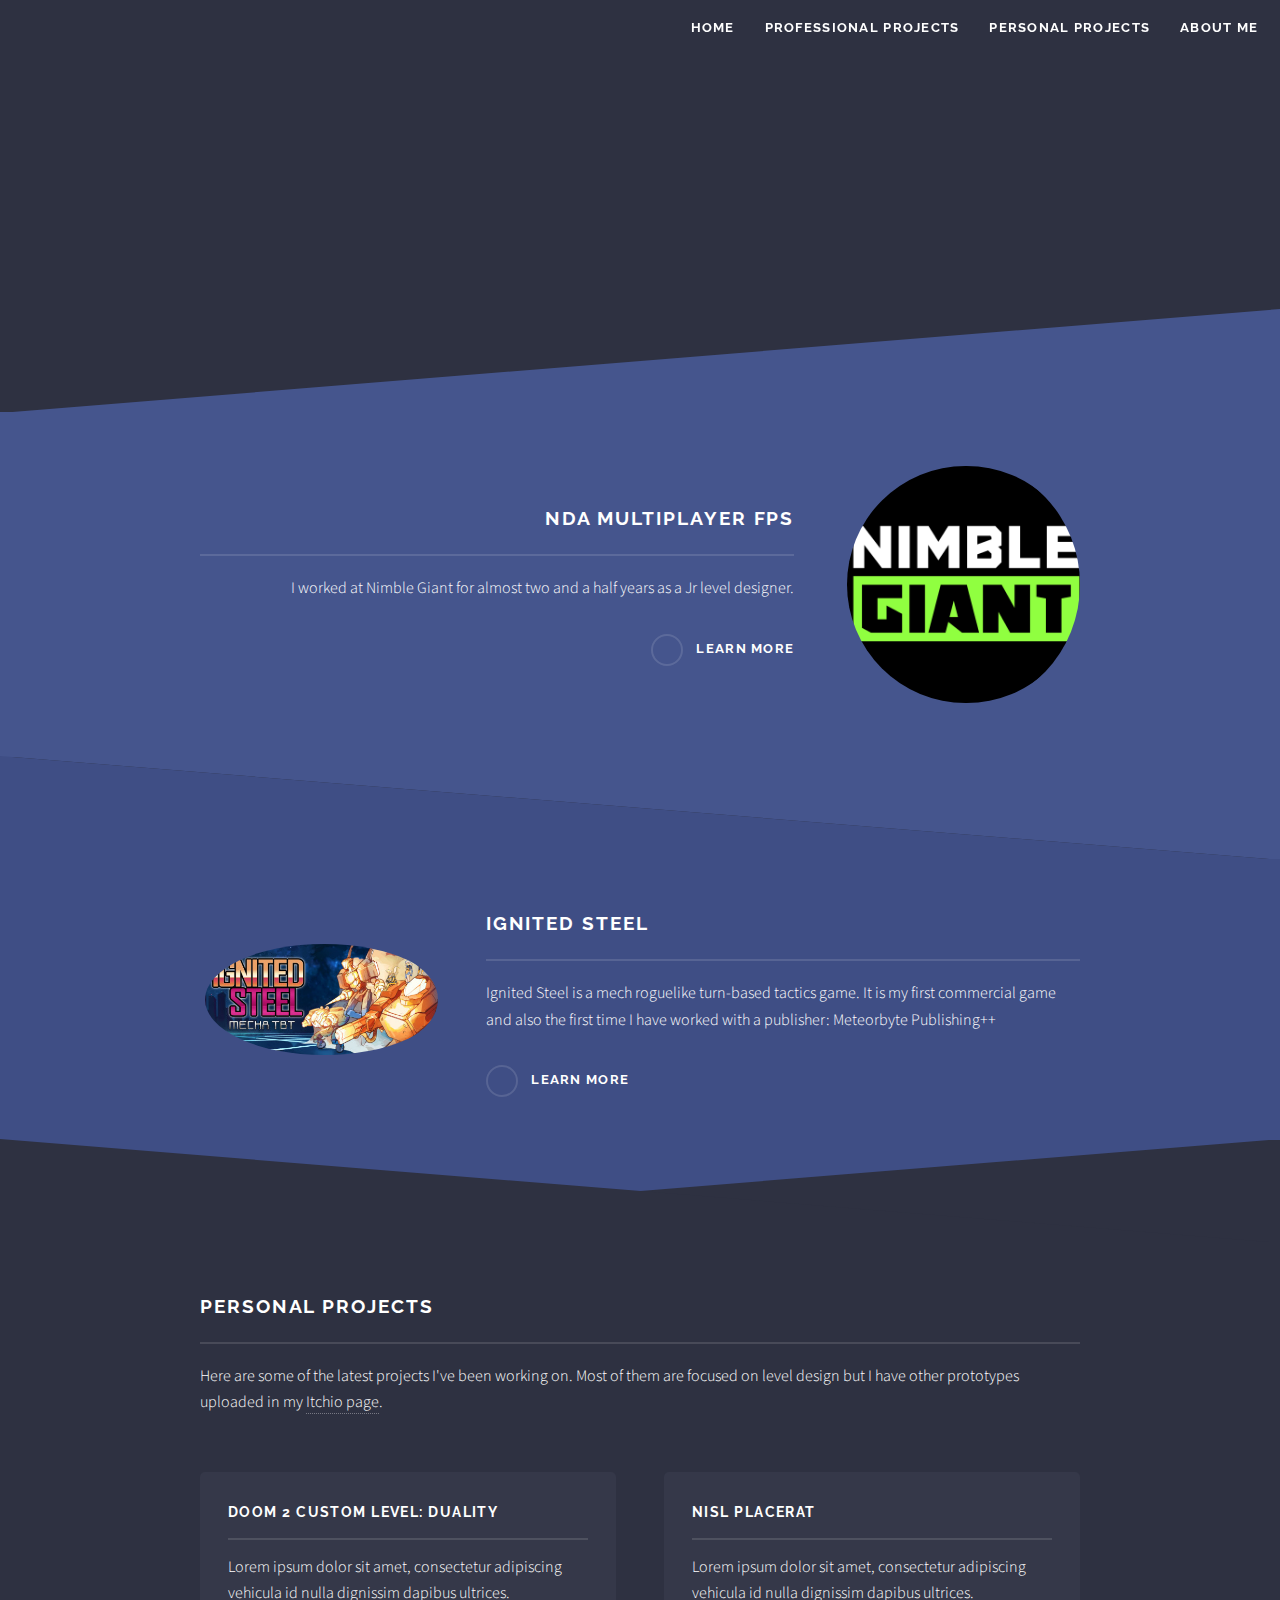
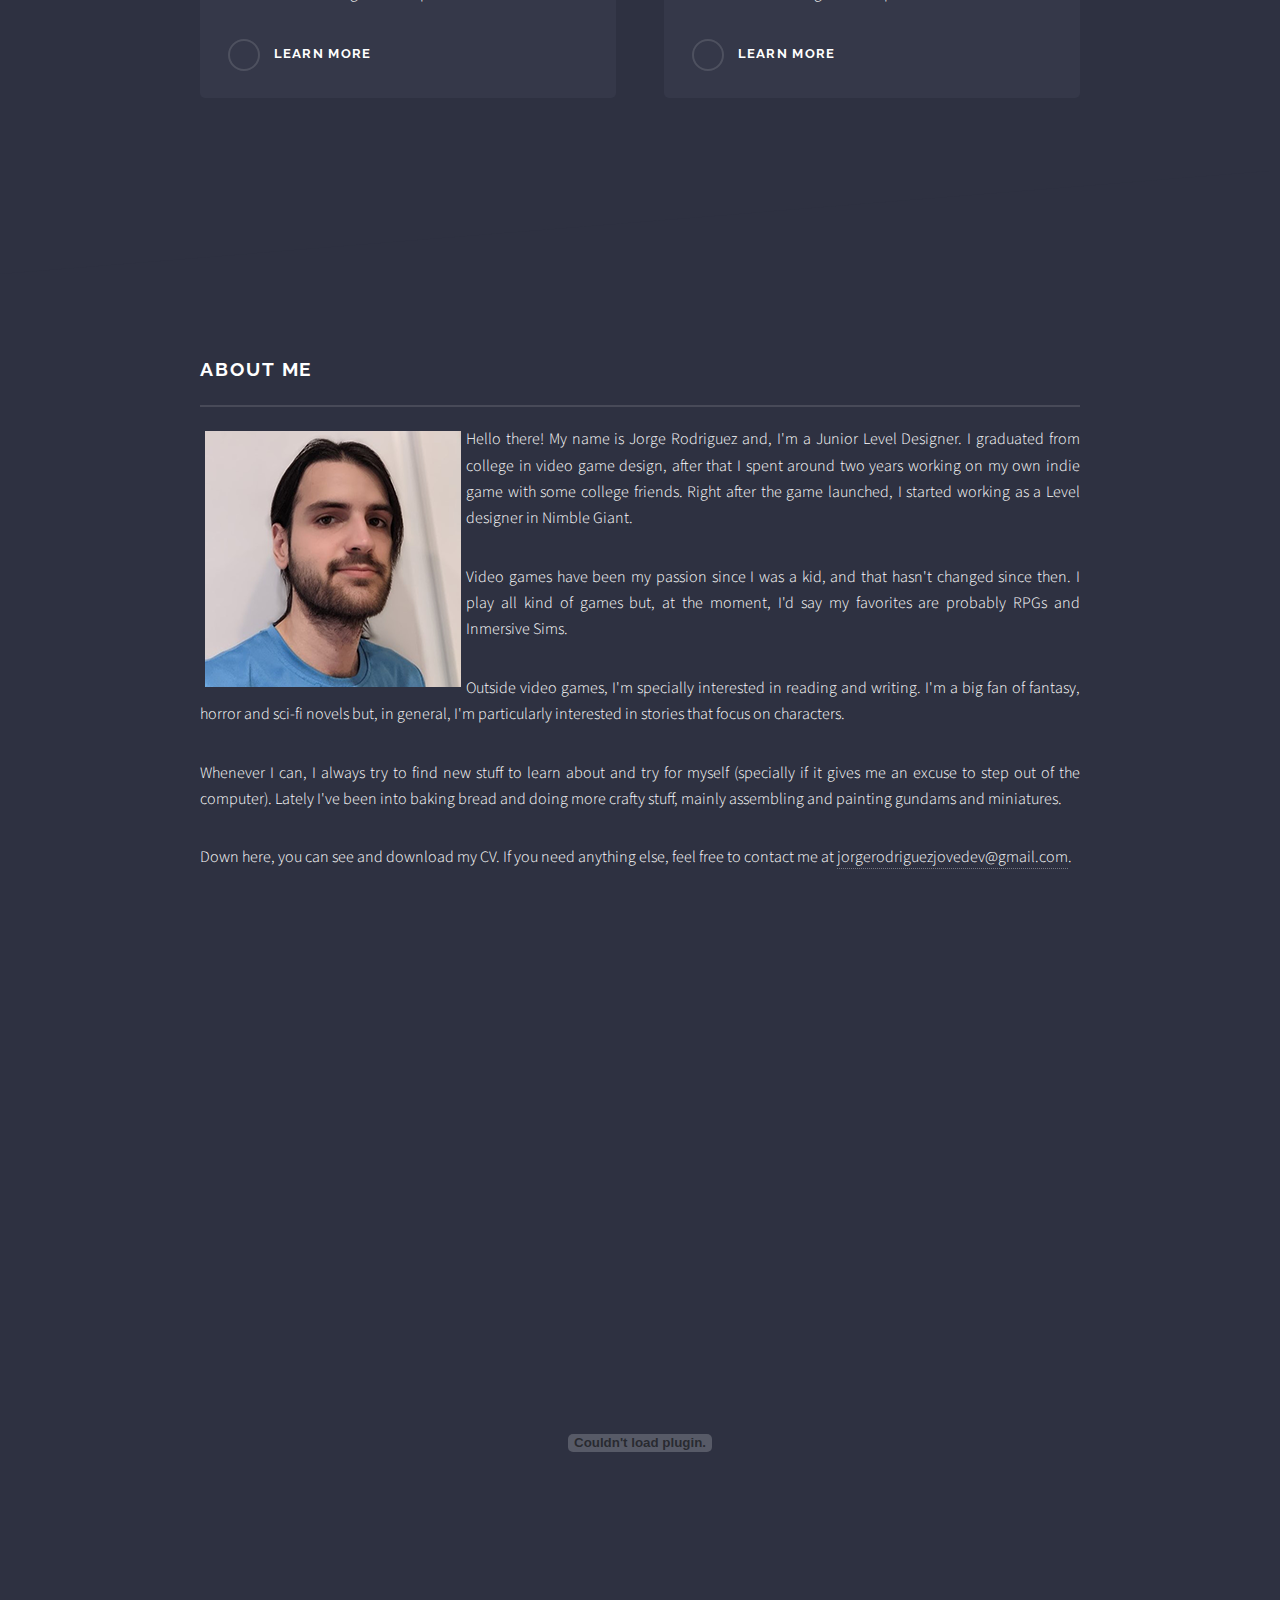
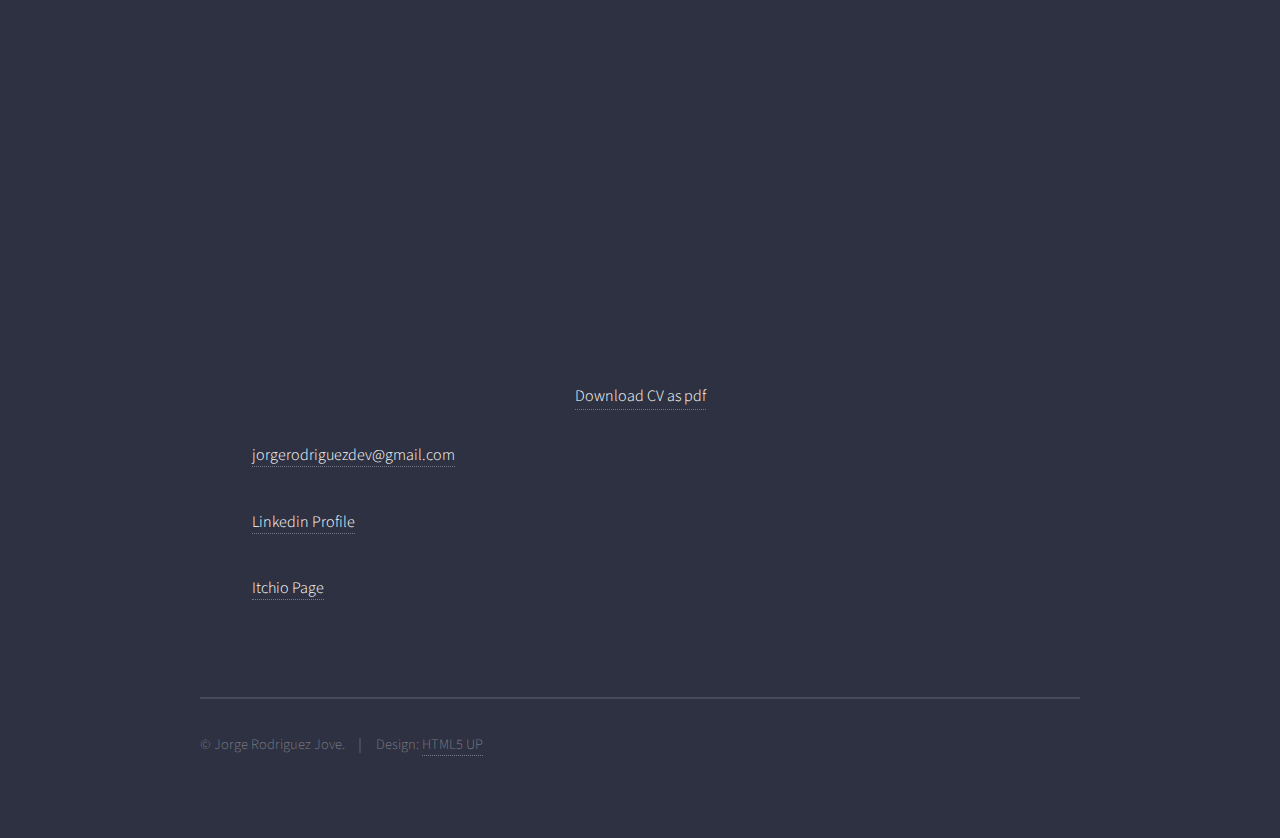
==== commit 19d10616: "main page wip" ====
--- a/index.html
+++ b/index.html
@@ -6,11 +6,21 @@
 -->
 <html>
 	<head>
-		<title>Solid State by HTML5 UP</title>
+		<title>Jorge Rodriguez Jove</title>
 		<meta charset="utf-8" />
 		<meta name="viewport" content="width=device-width, initial-scale=1, user-scalable=no" />
 		<link rel="stylesheet" href="assets/css/main.css" />
 		<noscript><link rel="stylesheet" href="assets/css/noscript.css" /></noscript>
+		
+		<style>
+ 
+        img {
+            float: left;
+            margin: 5px;
+        }
+
+		</style>
+
 	</head>
 	<body class="is-preload">
 
@@ -19,9 +29,12 @@
 
 				<!-- Header -->
 					<header id="header" class="alt">
-						<h1><a href="index.html">Solid State</a></h1>
+						<h1><a href="index.html">Jorge Rodriguez Jove</a></h1>
 						<nav>
-							<a href="#menu">Menu</a>
+							<a href="#banner" class="active">HOME</a></li>
+							<a href="#one">PROFESSIONAL PROJECTS</a></li>
+							<a href="#four">PERSONAL PROJECTS</a></li>
+							<a href="#footer">ABOUT ME</a></li>
 						</nav>
 					</header>
 
@@ -43,9 +56,8 @@
 				<!-- Banner -->
 					<section id="banner">
 						<div class="inner">
-							<div class="logo"><span class="icon fa-gem"></span></div>
-							<h2>This is Solid State</h2>
-							<p>Another free + fully responsive site template by <a href="http://html5up.net">HTML5 UP</a></p>
+							<h2>Jorge Rodriguez Jove</h2>
+							<p>Game and Level Designer</p>
 						</div>
 					</section>
 
@@ -53,30 +65,30 @@
 					<section id="wrapper">
 
 						<!-- One -->
-							<section id="one" class="wrapper spotlight style1">
+							<section id="one" class="wrapper spotlight style2">
 								<div class="inner">
-									<a href="#" class="image"><img src="images/pic01.jpg" alt="" /></a>
+									<a href="#" class="image"><img src="images/NimbleGiant.png" alt="" /></a>
 									<div class="content">
-										<h2 class="major">Magna arcu feugiat</h2>
-										<p>Lorem ipsum dolor sit amet, etiam lorem adipiscing elit. Cras turpis ante, nullam sit amet turpis non, sollicitudin posuere urna. Mauris id tellus arcu. Nunc vehicula id nulla dignissim dapibus. Nullam ultrices, neque et faucibus viverra, ex nulla cursus.</p>
+										<h2 class="major">NDA MULTIPLAYER FPS</h2>
+										<p>I worked at Nimble Giant for almost two and a half years as a Jr level designer. <p>
 										<a href="#" class="special">Learn more</a>
 									</div>
 								</div>
 							</section>
 
 						<!-- Two -->
-							<section id="two" class="wrapper alt spotlight style2">
+							<section id="two" class="wrapper alt spotlight style3">
 								<div class="inner">
-									<a href="#" class="image"><img src="images/pic02.jpg" alt="" /></a>
+									<a href="#" class="image"><img src="images/IgnitedSteelBanner.jpg" alt="" /></a>
 									<div class="content">
-										<h2 class="major">Tempus adipiscing</h2>
-										<p>Lorem ipsum dolor sit amet, etiam lorem adipiscing elit. Cras turpis ante, nullam sit amet turpis non, sollicitudin posuere urna. Mauris id tellus arcu. Nunc vehicula id nulla dignissim dapibus. Nullam ultrices, neque et faucibus viverra, ex nulla cursus.</p>
+										<h2 class="major">IGNITED STEEL</h2>
+										<p>Ignited Steel is a mech roguelike turn-based tactics game. It is my first commercial game and also the first time I have worked with a publisher: Meteorbyte Publishing++</p>
 										<a href="#" class="special">Learn more</a>
 									</div>
 								</div>
 							</section>
 
-						<!-- Three -->
+						<!-- Three 
 							<section id="three" class="wrapper spotlight style3">
 								<div class="inner">
 									<a href="#" class="image"><img src="images/pic03.jpg" alt="" /></a>
@@ -88,15 +100,17 @@
 								</div>
 							</section>
 
+							-->
+
 						<!-- Four -->
 							<section id="four" class="wrapper alt style1">
 								<div class="inner">
-									<h2 class="major">Vitae phasellus</h2>
-									<p>Cras mattis ante fermentum, malesuada neque vitae, eleifend erat. Phasellus non pulvinar erat. Fusce tincidunt, nisl eget mattis egestas, purus ipsum consequat orci, sit amet lobortis lorem lacus in tellus. Sed ac elementum arcu. Quisque placerat auctor laoreet.</p>
+									<h2 class="major">PERSONAL PROJECTS</h2>
+									<p>Here are some of the latest projects I've been working on. Most of them are focused on level design but I have other prototypes uploaded in my <a href="https://jorgerodriguezdev.itch.io/">Itchio page</a>.</p></p>
 									<section class="features">
 										<article>
 											<a href="#" class="image"><img src="images/pic04.jpg" alt="" /></a>
-											<h3 class="major">Sed feugiat lorem</h3>
+											<h3 class="major">Doom 2 Custom Level: Duality</h3>
 											<p>Lorem ipsum dolor sit amet, consectetur adipiscing vehicula id nulla dignissim dapibus ultrices.</p>
 											<a href="#" class="special">Learn more</a>
 										</article>
@@ -106,6 +120,8 @@
 											<p>Lorem ipsum dolor sit amet, consectetur adipiscing vehicula id nulla dignissim dapibus ultrices.</p>
 											<a href="#" class="special">Learn more</a>
 										</article>
+
+										<!--
 										<article>
 											<a href="#" class="image"><img src="images/pic06.jpg" alt="" /></a>
 											<h3 class="major">Ante fermentum</h3>
@@ -118,57 +134,53 @@
 											<p>Lorem ipsum dolor sit amet, consectetur adipiscing vehicula id nulla dignissim dapibus ultrices.</p>
 											<a href="#" class="special">Learn more</a>
 										</article>
+										-->
+
 									</section>
-									<ul class="actions">
-										<li><a href="#" class="button">Browse All</a></li>
-									</ul>
 								</div>
 							</section>
 
 					</section>
 
+
 				<!-- Footer -->
 					<section id="footer">
 						<div class="inner">
-							<h2 class="major">Get in touch</h2>
-							<p>Cras mattis ante fermentum, malesuada neque vitae, eleifend erat. Phasellus non pulvinar erat. Fusce tincidunt, nisl eget mattis egestas, purus ipsum consequat orci, sit amet lobortis lorem lacus in tellus. Sed ac elementum arcu. Quisque placerat auctor laoreet.</p>
-							<form method="post" action="#">
-								<div class="fields">
-									<div class="field">
-										<label for="name">Name</label>
-										<input type="text" name="name" id="name" />
-									</div>
-									<div class="field">
-										<label for="email">Email</label>
-										<input type="email" name="email" id="email" />
-									</div>
-									<div class="field">
-										<label for="message">Message</label>
-										<textarea name="message" id="message" rows="4"></textarea>
+							<div class="spotlightProf">
+									<div class="content">
+										<header class="major">
+											<h2 class="major">About me</h2>
+										</header>   
+
+										<div style="clear: left;">
+											<!--<p style="float: left;"><img src="images/FotoPerfil.png" height="240" width="200" border="1px"></p>-->
+											<!--<span class="image"><img src="images/FotoPerfil.jpg" alt="Pfp" /></span><-->
+											<img src="images/FotoPerfil.png" alt="Pfp">
+											<p style="text-align:justify"> Hello there! My name is Jorge Rodriguez and, I'm a Junior Level Designer. I graduated from college in video game design, after that I spent around two years working on my own indie game with some college friends. Right after the game launched, I started working as a Level designer in Nimble Giant.
+											<p style="text-align:justify">Video games have been my passion since I was a kid, and that hasn't changed since then. I play all kind of games but, at the moment, I'd say my favorites are probably RPGs and Inmersive Sims.
+											<p style="text-align:justify">Outside video games, I'm specially interested in reading and writing. I'm a big fan of fantasy, horror and sci-fi novels but, in general, I'm particularly interested in stories that focus on characters.
+											<p style="text-align:justify">Whenever I can, I always try to find new stuff to learn about and try for myself (specially if it gives me an excuse to step out of the computer). Lately I've been into baking bread and doing more crafty stuff, mainly assembling and painting gundams and miniatures.
+											<p style="text-align:justify">Down here, you can see and download my CV. If you need anything else, feel free to contact me at
+											<a href="mailto:jorgerodriguezjovedev@gmail.com">jorgerodriguezjovedev@gmail.com</a>.</p>
+										</div>
 									</div>
 								</div>
-								<ul class="actions">
-									<li><input type="submit" value="Send Message" /></li>
+
+								<embed src="images/JorgeRodriguezCV.pdf" type="application/pdf" width="100%" height="1080px"/>
+								<ul class="actions special">
+									<a href="images/JorgeRodriguezCV.pdf" download="JorgeRodriguezJoveCV">Download CV as pdf</a>
 								</ul>
-							</form>
+							
 							<ul class="contact">
-								<li class="icon solid fa-home">
-									Untitled Inc<br />
-									1234 Somewhere Road Suite #2894<br />
-									Nashville, TN 00000-0000
-								</li>
-								<li class="icon solid fa-phone">(000) 000-0000</li>
-								<li class="icon solid fa-envelope"><a href="#">information@untitled.tld</a></li>
-								<li class="icon brands fa-twitter"><a href="#">twitter.com/untitled-tld</a></li>
-								<li class="icon brands fa-facebook-f"><a href="#">facebook.com/untitled-tld</a></li>
-								<li class="icon brands fa-instagram"><a href="#">instagram.com/untitled-tld</a></li>
+								<li class="icon solid fa-envelope"><a href="mailto: jorgerodriguezdev@gmail.com">jorgerodriguezdev@gmail.com</a></li>
+								<li class="icon brands fa-linkedin"><a href="https://www.linkedin.com/in/jorgerodriguezjove/">Linkedin Profile</a></li>
+								<li class="icon brands fa-itch-io"><a href="https://jorgerodriguezdev.itch.io/">Itchio Page</a></i>
 							</ul>
 							<ul class="copyright">
-								<li>&copy; Untitled Inc. All rights reserved.</li><li>Design: <a href="http://html5up.net">HTML5 UP</a></li>
+								<li>&copy; Jorge Rodriguez Jove.</li><li>Design: <a href="http://html5up.net">HTML5 UP</a></li>
 							</ul>
 						</div>
 					</section>
-
 			</div>
 
 		<!-- Scripts -->
@@ -178,6 +190,5 @@
 			<script src="assets/js/breakpoints.min.js"></script>
 			<script src="assets/js/util.js"></script>
 			<script src="assets/js/main.js"></script>
-
 	</body>
 </html>--- a/assets/css/main.css
+++ b/assets/css/main.css
@@ -92,6 +92,7 @@
 
 	html {
 		box-sizing: border-box;
+		scroll-behavior: smooth;
 	}
 
 	*, *:before, *:after {
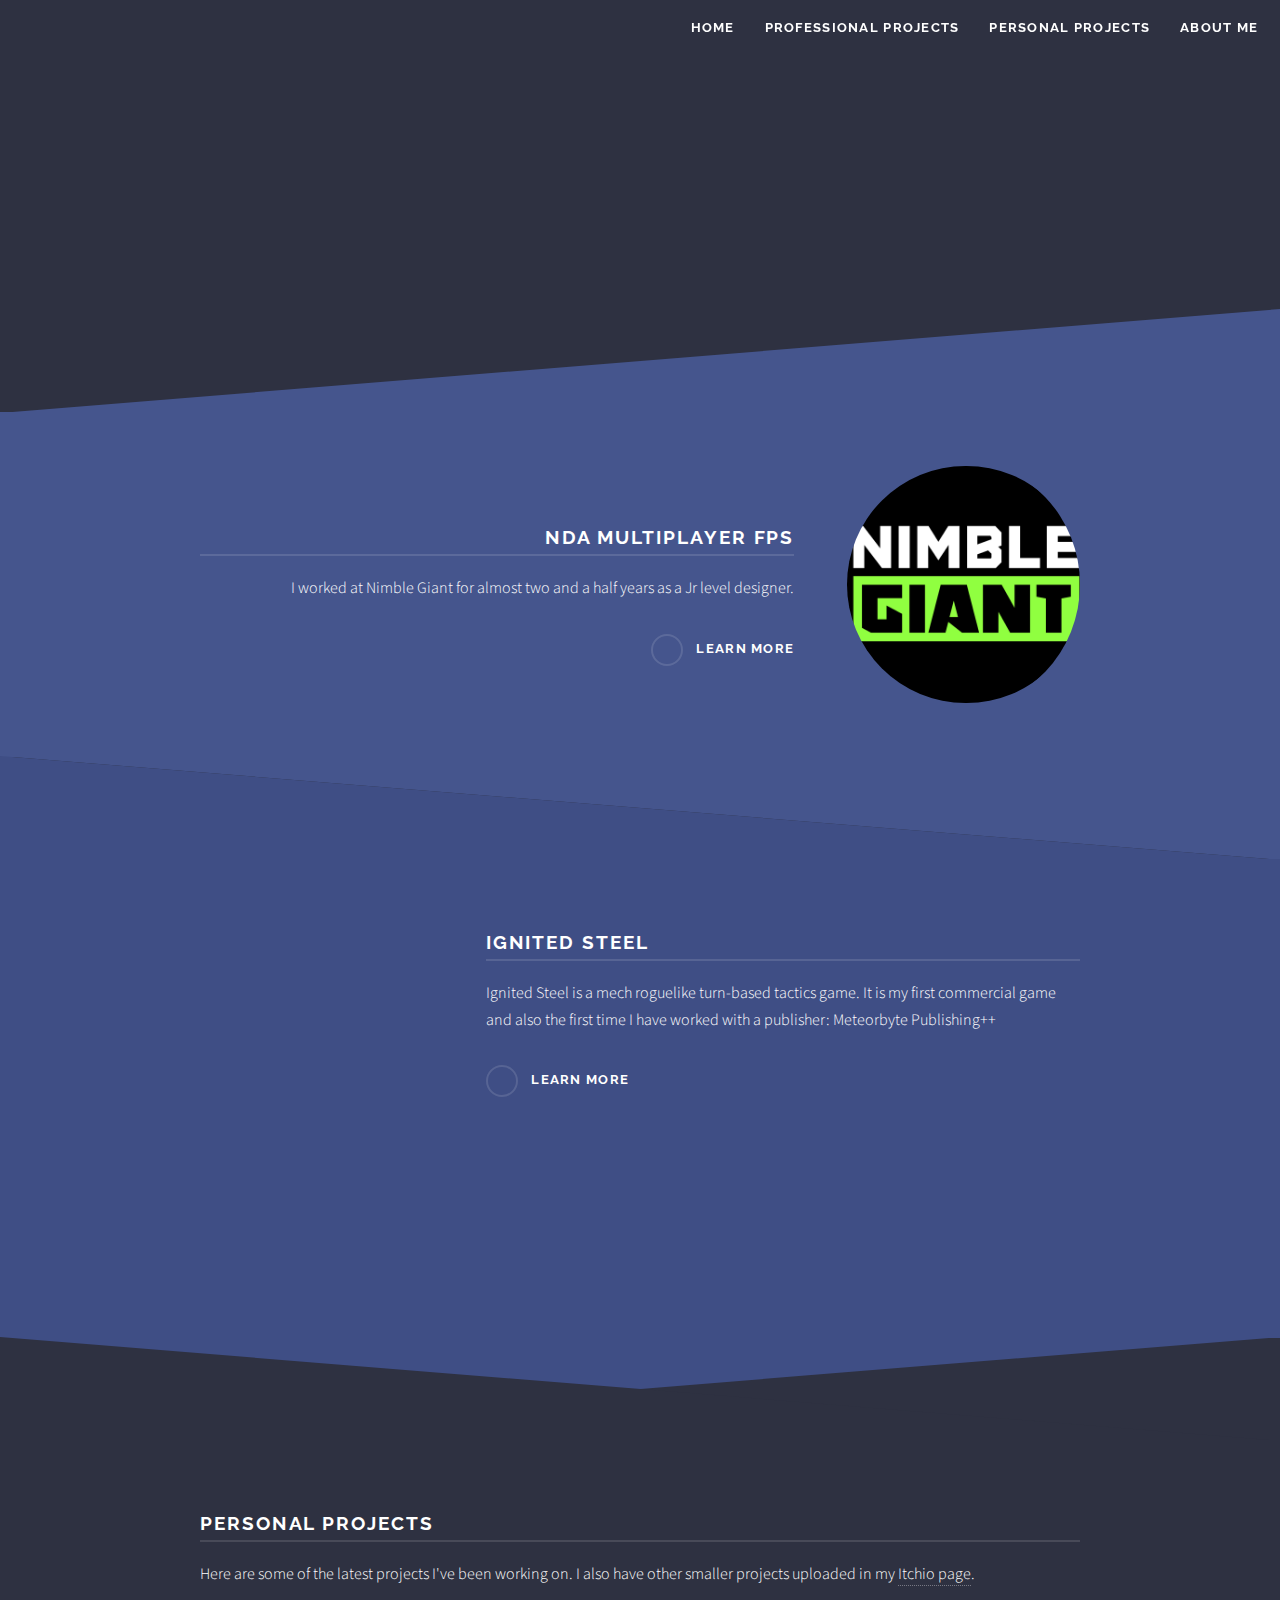
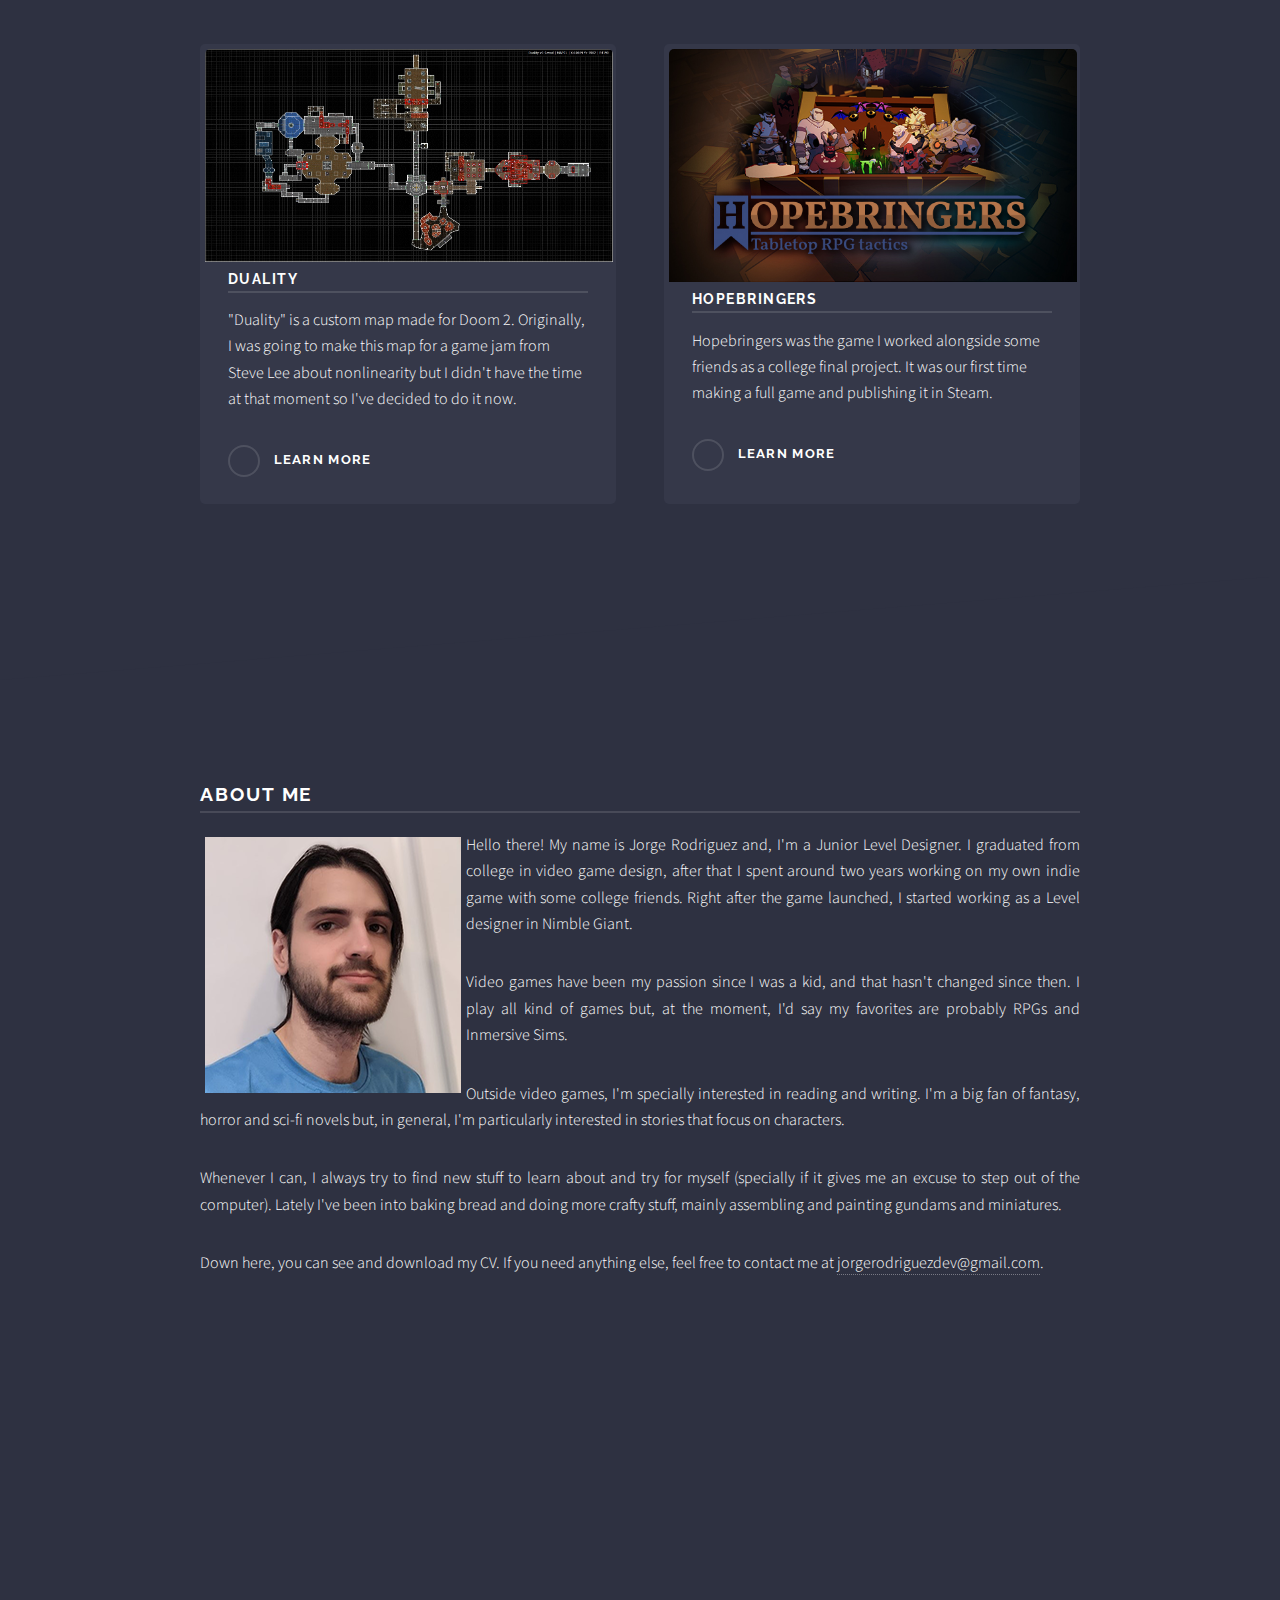
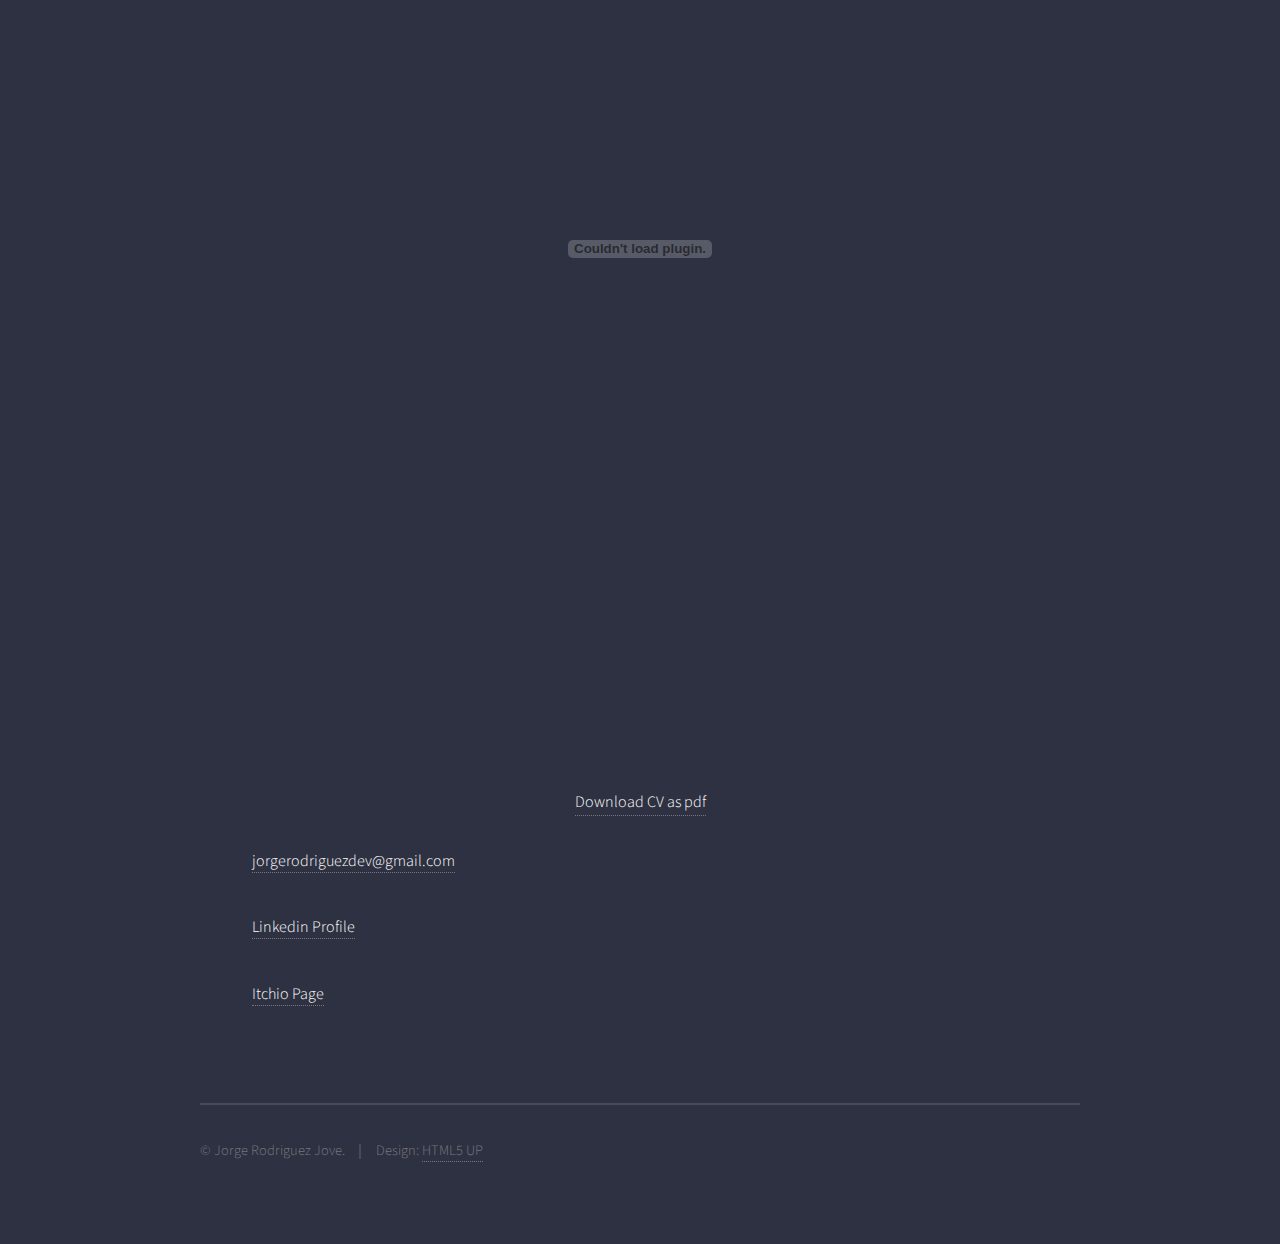
==== commit 366bbb7c: "Duality added WIP" ====
--- a/index.html
+++ b/index.html
@@ -26,7 +26,6 @@
 
 		<!-- Page Wrapper -->
 			<div id="page-wrapper">
-
 				<!-- Header -->
 					<header id="header" class="alt">
 						<h1><a href="index.html">Jorge Rodriguez Jove</a></h1>
@@ -37,21 +36,6 @@
 							<a href="#footer">ABOUT ME</a></li>
 						</nav>
 					</header>
-
-				<!-- Menu -->
-					<nav id="menu">
-						<div class="inner">
-							<h2>Menu</h2>
-							<ul class="links">
-								<li><a href="index.html">Home</a></li>
-								<li><a href="generic.html">Generic</a></li>
-								<li><a href="elements.html">Elements</a></li>
-								<li><a href="#">Log In</a></li>
-								<li><a href="#">Sign Up</a></li>
-							</ul>
-							<a href="#" class="close">Close</a>
-						</div>
-					</nav>
 
 				<!-- Banner -->
 					<section id="banner">
@@ -67,11 +51,11 @@
 						<!-- One -->
 							<section id="one" class="wrapper spotlight style2">
 								<div class="inner">
-									<a href="#" class="image"><img src="images/NimbleGiant.png" alt="" /></a>
+									<a href="NimbleGiant.html" class="image"><img src="images/NimbleGiant.png" alt="" /></a>
 									<div class="content">
 										<h2 class="major">NDA MULTIPLAYER FPS</h2>
 										<p>I worked at Nimble Giant for almost two and a half years as a Jr level designer. <p>
-										<a href="#" class="special">Learn more</a>
+										<a href="NimbleGiant.html" class="special">Learn more</a>
 									</div>
 								</div>
 							</section>
@@ -79,13 +63,17 @@
 						<!-- Two -->
 							<section id="two" class="wrapper alt spotlight style3">
 								<div class="inner">
-									<a href="#" class="image"><img src="images/IgnitedSteelBanner.jpg" alt="" /></a>
+									<a href="IgnitedSteel.html" class="image"><img src="images/IgnitedSteelBanner.png" alt="" /></a>
 									<div class="content">
 										<h2 class="major">IGNITED STEEL</h2>
 										<p>Ignited Steel is a mech roguelike turn-based tactics game. It is my first commercial game and also the first time I have worked with a publisher: Meteorbyte Publishing++</p>
-										<a href="#" class="special">Learn more</a>
+										<a href="IgnitedSteel.html" class="special">Learn more</a>
 									</div>
 								</div>
+								<div style = "text-align:center">
+									<iframe loading="lazy" src="https://store.steampowered.com/widget/1550740/" width="646" height="190" frameborder="0"></iframe>
+								</div>
+
 							</section>
 
 						<!-- Three 
@@ -106,22 +94,34 @@
 							<section id="four" class="wrapper alt style1">
 								<div class="inner">
 									<h2 class="major">PERSONAL PROJECTS</h2>
-									<p>Here are some of the latest projects I've been working on. Most of them are focused on level design but I have other prototypes uploaded in my <a href="https://jorgerodriguezdev.itch.io/">Itchio page</a>.</p></p>
+									<p>Here are some of the latest projects I've been working on. I also have other smaller projects uploaded in my <a href="https://jorgerodriguezdev.itch.io/">Itchio page</a>.</p></p>
+									
+
+									
 									<section class="features">
+										<article>
+											<a href="Duality.html" class="image"><img src="images/DualityMap.jpg" alt="" /></a>
+											<h3 class="major">Duality</h3>
+											<p>"Duality" is a custom map made for Doom 2. Originally, I was going to make this map for a game jam from Steve Lee about nonlinearity but I didn't have the time at that moment so I've decided to do it now.</p>
+											<a href="Duality.html" class="special">Learn more</a>
+										</article>
+
+										<article>
+											<a href="Hopebringers.html" class="image"><img src="images/Hopebringers.jpg" alt="" /></a>
+											<h3 class="major">Hopebringers</h3>
+											<p>Hopebringers was the game I worked alongside some friends as a college final project. It was our first time making a full game and publishing it in Steam.</p>
+											<a href="Hopebringers.html" class="special">Learn more</a>
+										</article>
+
+										<!--
 										<article>
 											<a href="#" class="image"><img src="images/pic04.jpg" alt="" /></a>
 											<h3 class="major">Doom 2 Custom Level: Duality</h3>
 											<p>Lorem ipsum dolor sit amet, consectetur adipiscing vehicula id nulla dignissim dapibus ultrices.</p>
 											<a href="#" class="special">Learn more</a>
 										</article>
-										<article>
-											<a href="#" class="image"><img src="images/pic05.jpg" alt="" /></a>
-											<h3 class="major">Nisl placerat</h3>
-											<p>Lorem ipsum dolor sit amet, consectetur adipiscing vehicula id nulla dignissim dapibus ultrices.</p>
-											<a href="#" class="special">Learn more</a>
-										</article>
 
-										<!--
+										
 										<article>
 											<a href="#" class="image"><img src="images/pic06.jpg" alt="" /></a>
 											<h3 class="major">Ante fermentum</h3>
@@ -161,7 +161,7 @@
 											<p style="text-align:justify">Outside video games, I'm specially interested in reading and writing. I'm a big fan of fantasy, horror and sci-fi novels but, in general, I'm particularly interested in stories that focus on characters.
 											<p style="text-align:justify">Whenever I can, I always try to find new stuff to learn about and try for myself (specially if it gives me an excuse to step out of the computer). Lately I've been into baking bread and doing more crafty stuff, mainly assembling and painting gundams and miniatures.
 											<p style="text-align:justify">Down here, you can see and download my CV. If you need anything else, feel free to contact me at
-											<a href="mailto:jorgerodriguezjovedev@gmail.com">jorgerodriguezjovedev@gmail.com</a>.</p>
+											<a href="mailto:jorgerodriguezdev@gmail.com">jorgerodriguezdev@gmail.com</a>.</p>
 										</div>
 									</div>
 								</div>
--- a/assets/css/main.css
+++ b/assets/css/main.css
@@ -72,6 +72,27 @@
 	appearance: none;
 }
 
+
+
+
+/* My stuff  JOJO */
+
+
+.ImageUnderText{
+  
+  text-align:center;
+  display:block;
+  background-color: transparent;
+  border: 1px solid transparent;
+  margin-right: 10px;
+}
+
+
+
+
+
+
+
 /* Basic */
 
 	@-ms-viewport {
@@ -271,7 +292,9 @@
 		}
 
 		h1.major, h2.major, h3.major, h4.major, h5.major, h6.major {
-			padding-bottom: 1em;
+			/* JOJO */
+			padding-top: 1em;
+			padding-bottom: 0em;
 			border-bottom: solid 2px rgba(255, 255, 255, 0.125);
 		}
 
@@ -2454,9 +2477,10 @@
 				width: 100%;
 			}
 
+			/* JOJO */
 		.image.main {
 			display: block;
-			margin: 0 0 3em 0;
+			margin: 0 0 0m 0;
 			width: 100%;
 		}
 
@@ -2477,13 +2501,13 @@
 		}
 
 	ul {
-		list-style: disc;
+		list-style: square;
 		margin: 0 0 2em 0;
 		padding-left: 1em;
 	}
 
 		ul li {
-			padding-left: 0.5em;
+			padding-left: 0.25em;
 		}
 
 		ul.alt {
@@ -3004,6 +3028,8 @@
 		margin: 0 0 2em 0;
 	}
 
+		
+
 		.features article {
 			padding: 1.75em 1.75em 0.1em 1.75em ;
 			background-color: #353849;
@@ -3019,11 +3045,18 @@
 			.features article .image {
 				border-radius: 5px 5px 0 0;
 				display: block;
+
+				/* JOJO
 				margin-bottom: 1.75em;
 				margin-left: -1.75em;
 				margin-top: -1.75em;
+				width: calc(100% + 3.5em);
+				*/
+				margin-bottom: 0;
+				margin-left: -1.75em;
+				margin-top: -1.75em;
 				position: relative;
-				width: calc(100% + 3.5em);
+				width: calc(100% + 3em);
 			}
 
 				.features article .image img {
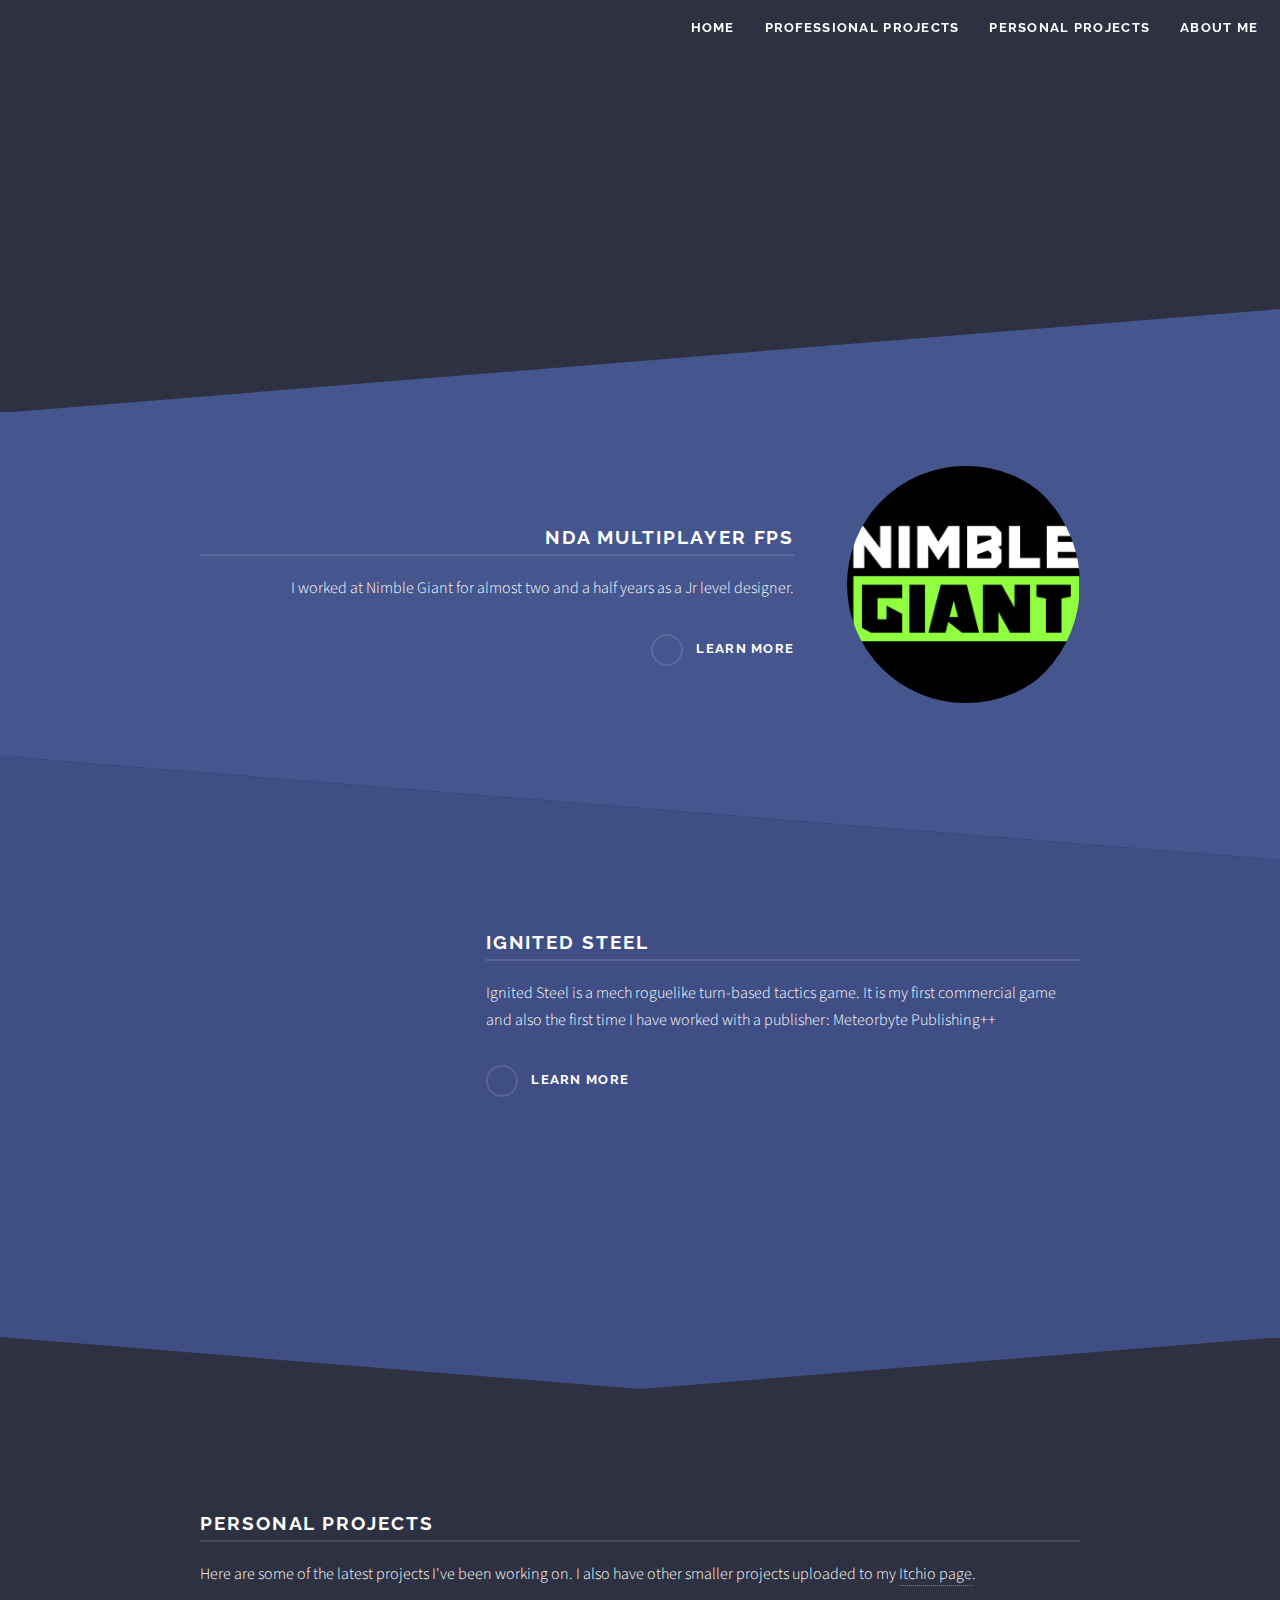
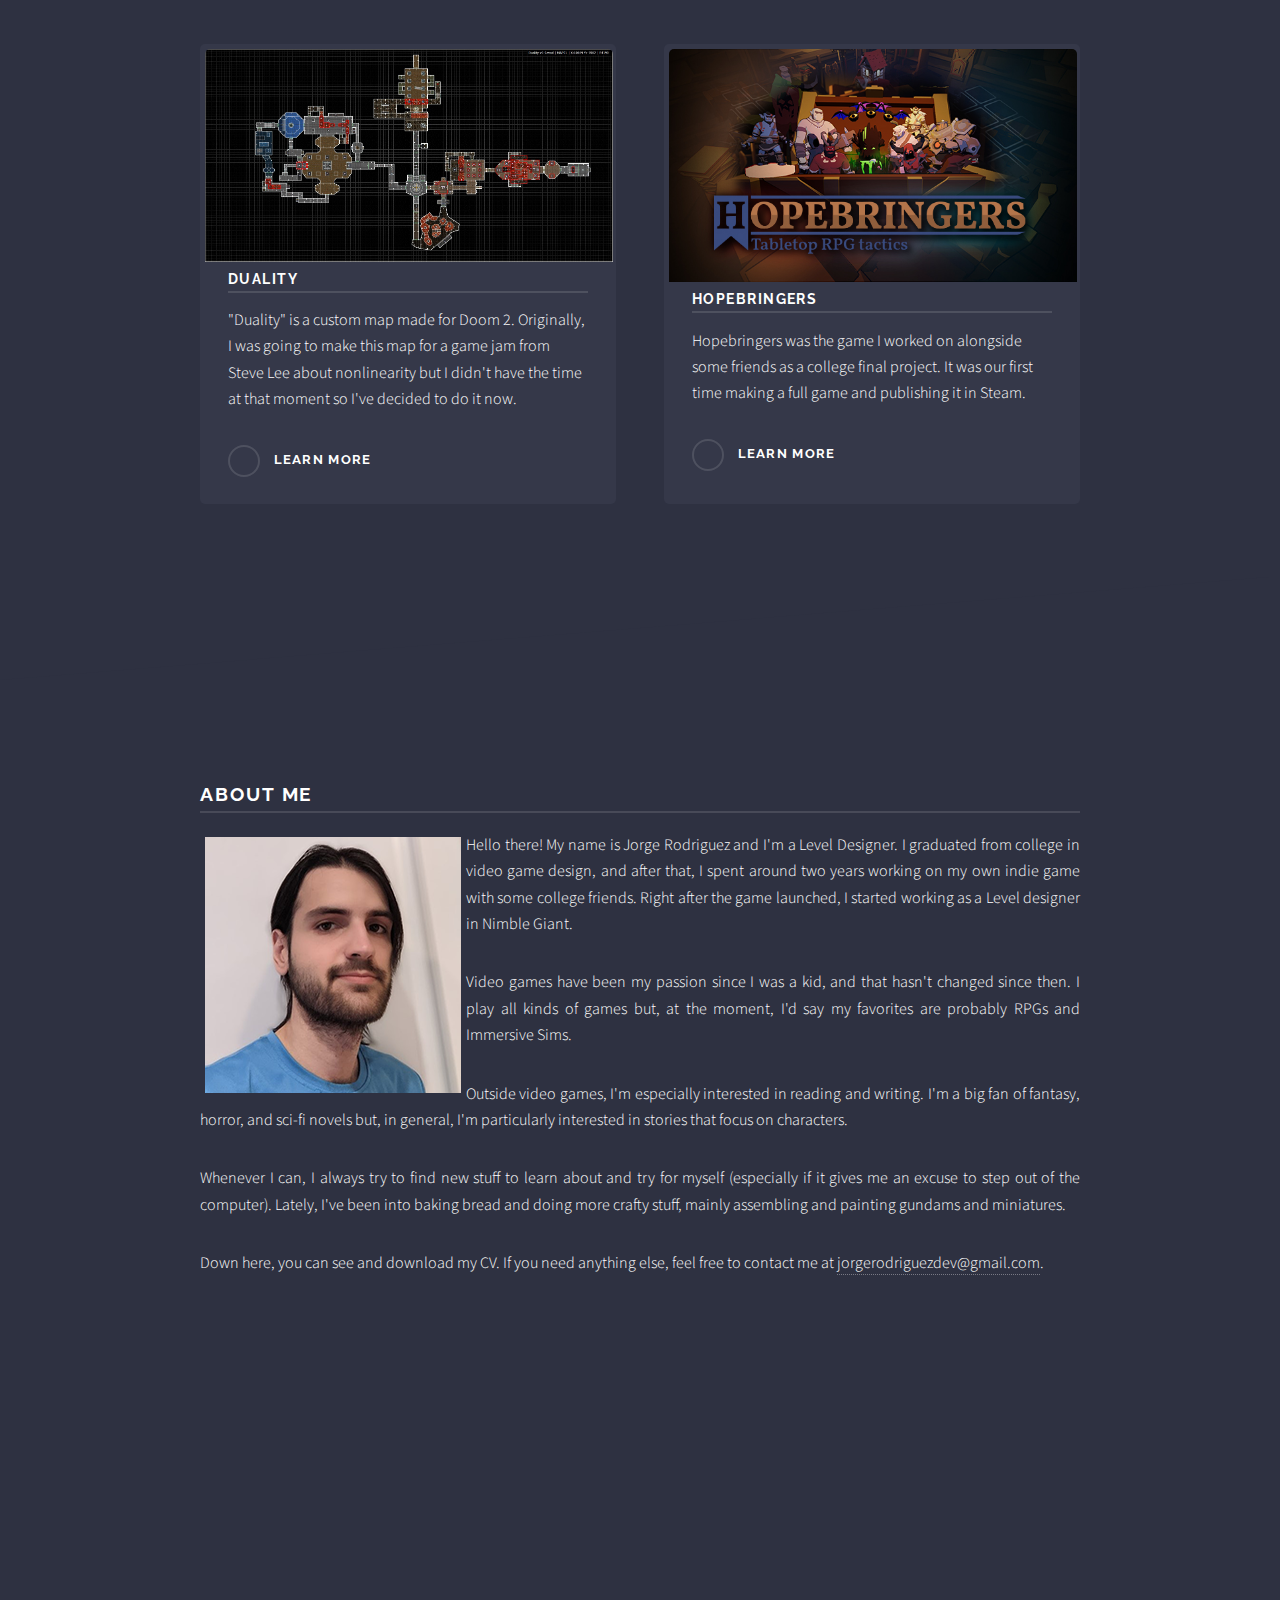
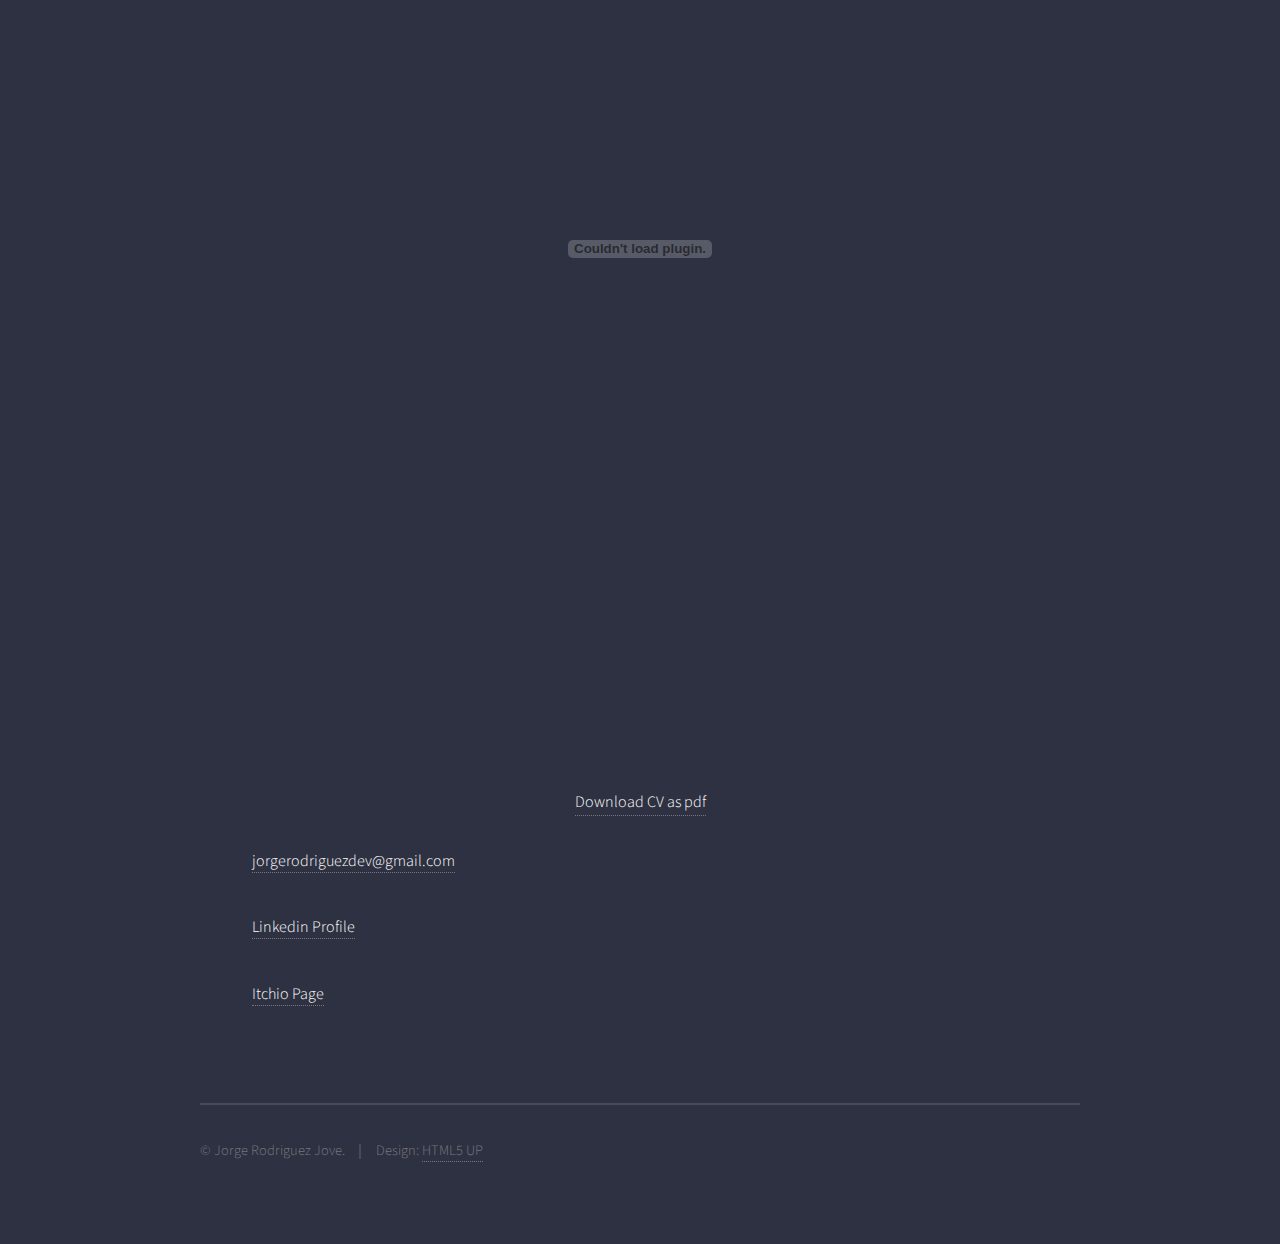
==== commit 5fdcb287: "Fixed typos" ====
--- a/index.html
+++ b/index.html
@@ -94,9 +94,7 @@
 							<section id="four" class="wrapper alt style1">
 								<div class="inner">
 									<h2 class="major">PERSONAL PROJECTS</h2>
-									<p>Here are some of the latest projects I've been working on. I also have other smaller projects uploaded in my <a href="https://jorgerodriguezdev.itch.io/">Itchio page</a>.</p></p>
-									
-
+									<p>Here are some of the latest projects I've been working on. I also have other smaller projects uploaded to my <a href="https://jorgerodriguezdev.itch.io/">Itchio page</a>.</p></p>
 									
 									<section class="features">
 										<article>
@@ -109,7 +107,7 @@
 										<article>
 											<a href="Hopebringers.html" class="image"><img src="images/Hopebringers.jpg" alt="" /></a>
 											<h3 class="major">Hopebringers</h3>
-											<p>Hopebringers was the game I worked alongside some friends as a college final project. It was our first time making a full game and publishing it in Steam.</p>
+											<p>Hopebringers was the game I worked on alongside some friends as a college final project. It was our first time making a full game and publishing it in Steam.</p>
 											<a href="Hopebringers.html" class="special">Learn more</a>
 										</article>
 
@@ -156,10 +154,10 @@
 											<!--<p style="float: left;"><img src="images/FotoPerfil.png" height="240" width="200" border="1px"></p>-->
 											<!--<span class="image"><img src="images/FotoPerfil.jpg" alt="Pfp" /></span><-->
 											<img src="images/FotoPerfil.png" alt="Pfp">
-											<p style="text-align:justify"> Hello there! My name is Jorge Rodriguez and, I'm a Junior Level Designer. I graduated from college in video game design, after that I spent around two years working on my own indie game with some college friends. Right after the game launched, I started working as a Level designer in Nimble Giant.
-											<p style="text-align:justify">Video games have been my passion since I was a kid, and that hasn't changed since then. I play all kind of games but, at the moment, I'd say my favorites are probably RPGs and Inmersive Sims.
-											<p style="text-align:justify">Outside video games, I'm specially interested in reading and writing. I'm a big fan of fantasy, horror and sci-fi novels but, in general, I'm particularly interested in stories that focus on characters.
-											<p style="text-align:justify">Whenever I can, I always try to find new stuff to learn about and try for myself (specially if it gives me an excuse to step out of the computer). Lately I've been into baking bread and doing more crafty stuff, mainly assembling and painting gundams and miniatures.
+											<p style="text-align:justify"> Hello there! My name is Jorge Rodriguez and I'm a Level Designer. I graduated from college in video game design, and after that, I spent around two years working on my own indie game with some college friends. Right after the game launched, I started working as a Level designer in Nimble Giant.
+											<p style="text-align:justify">Video games have been my passion since I was a kid, and that hasn't changed since then. I play all kinds of games but, at the moment, I'd say my favorites are probably RPGs and Immersive Sims.
+											<p style="text-align:justify">Outside video games, I'm especially interested in reading and writing. I'm a big fan of fantasy, horror, and sci-fi novels but, in general, I'm particularly interested in stories that focus on characters.
+											<p style="text-align:justify">Whenever I can, I always try to find new stuff to learn about and try for myself (especially if it gives me an excuse to step out of the computer). Lately, I've been into baking bread and doing more crafty stuff, mainly assembling and painting gundams and miniatures.
 											<p style="text-align:justify">Down here, you can see and download my CV. If you need anything else, feel free to contact me at
 											<a href="mailto:jorgerodriguezdev@gmail.com">jorgerodriguezdev@gmail.com</a>.</p>
 										</div>
